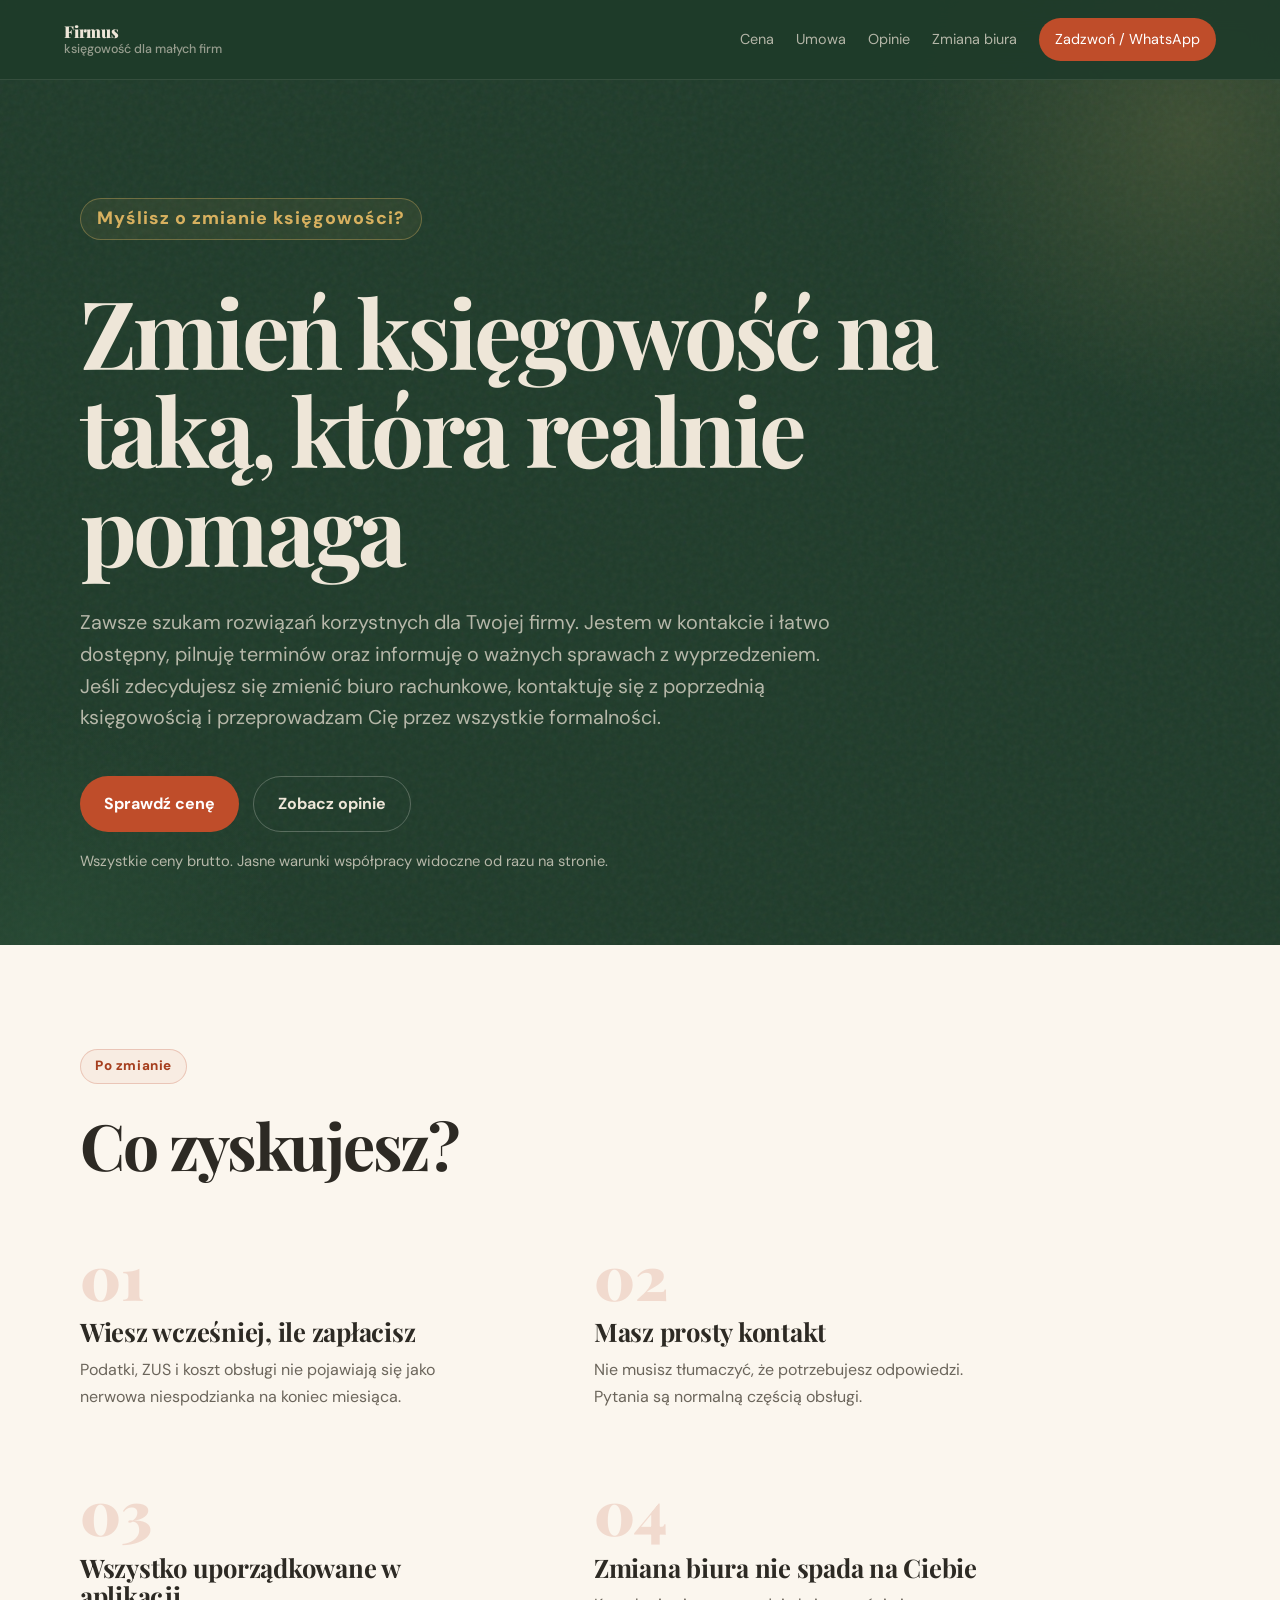
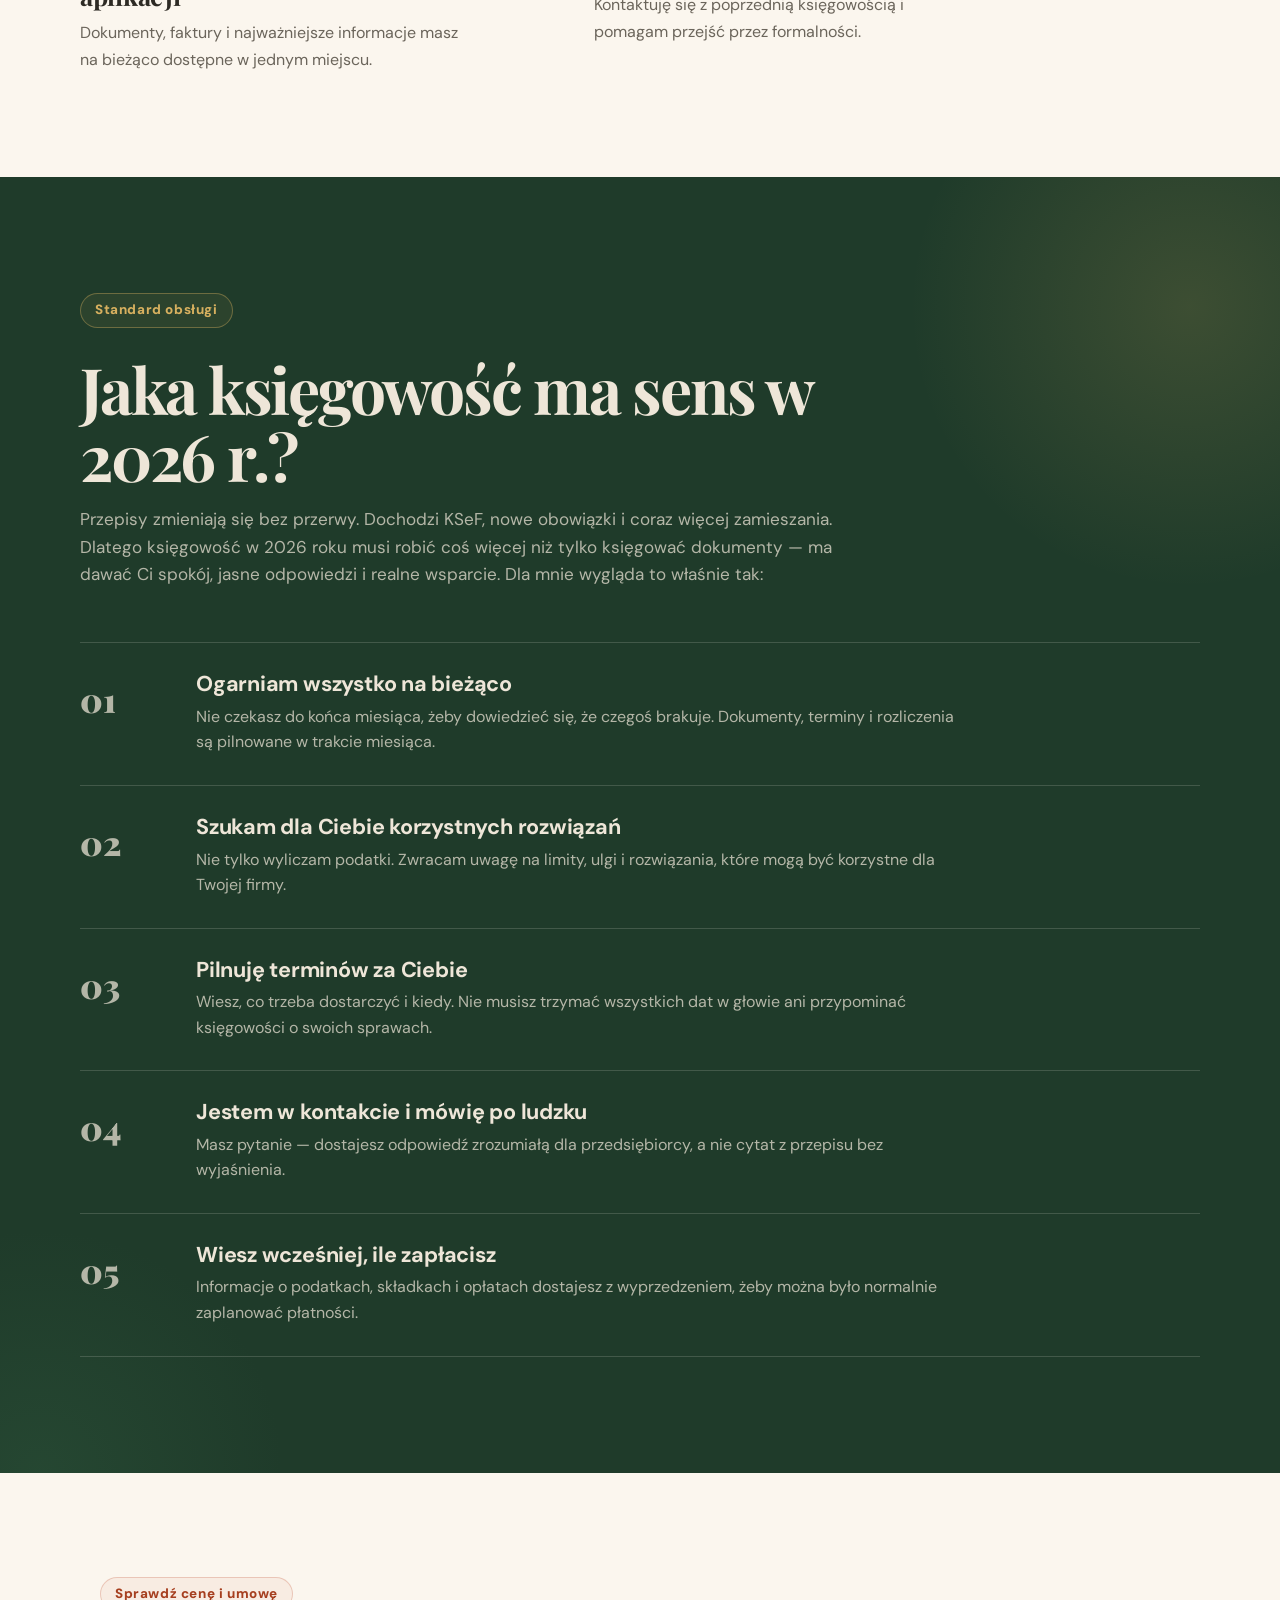
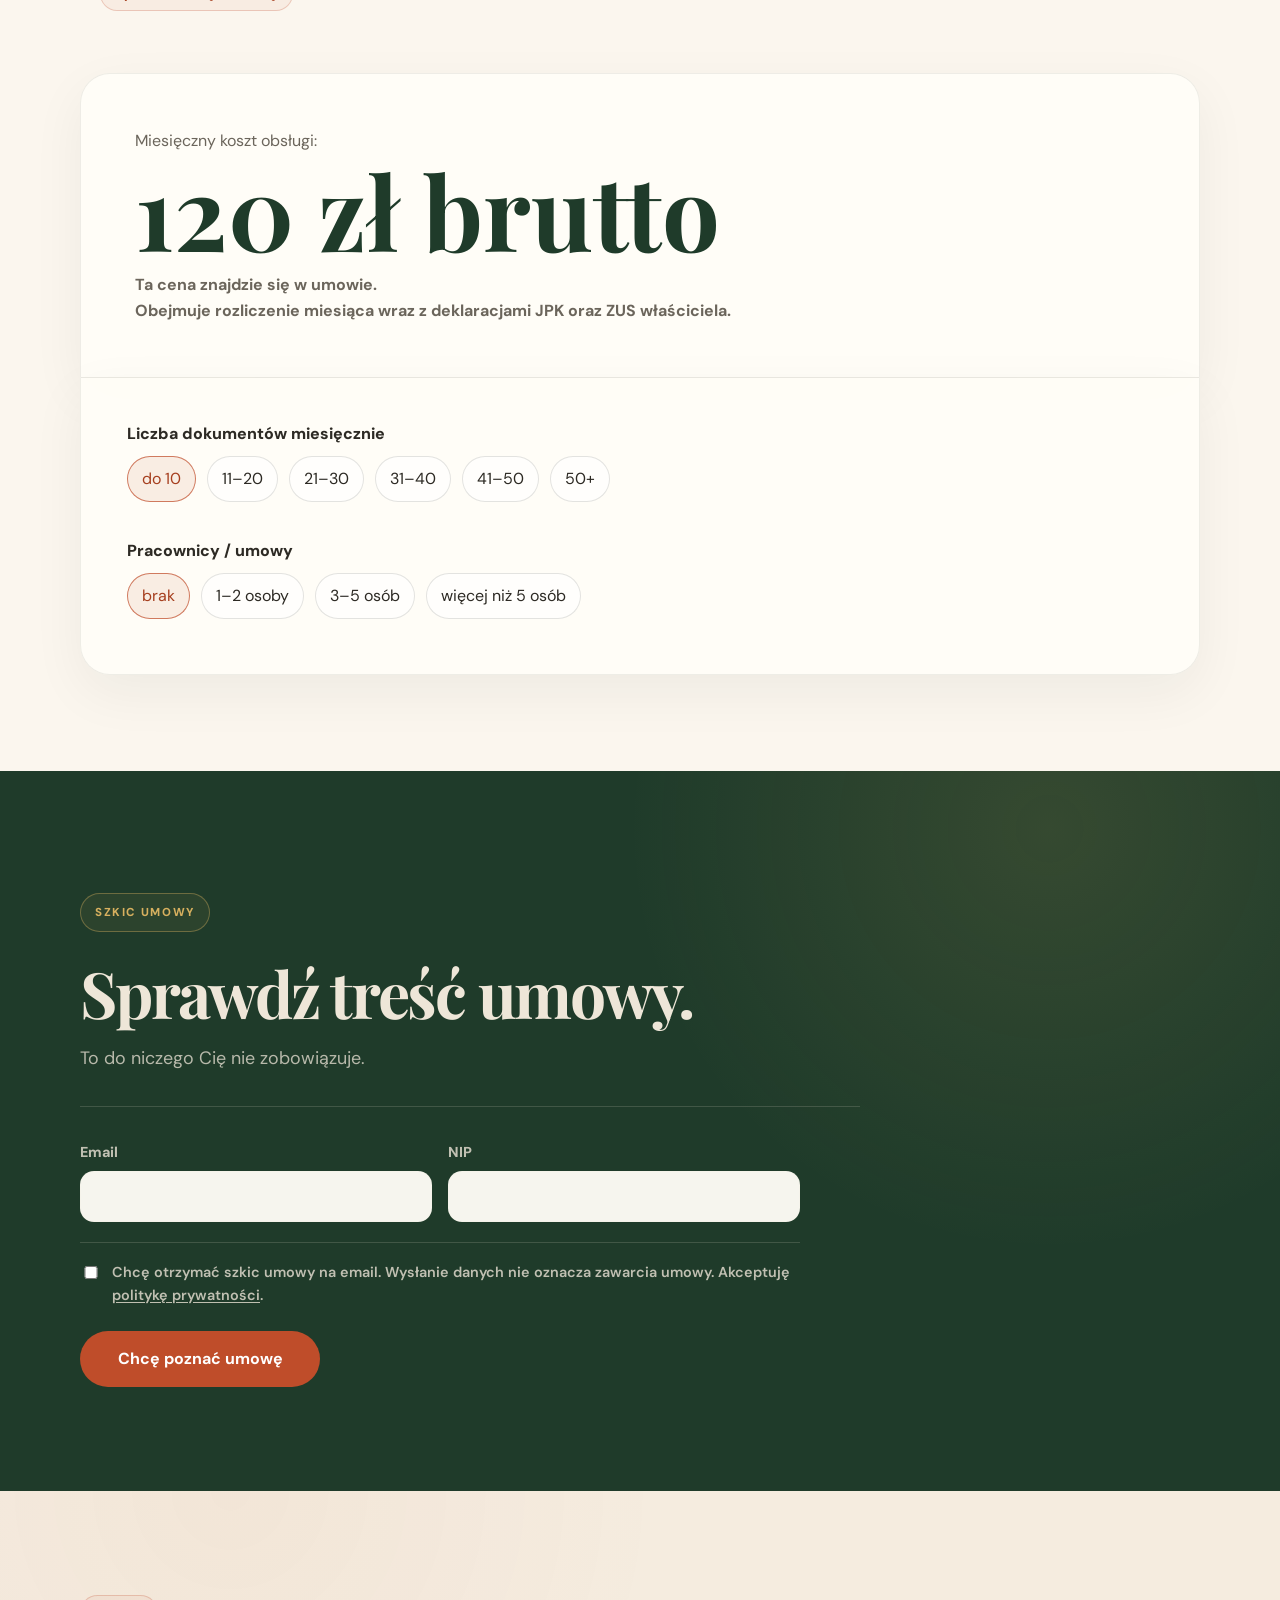
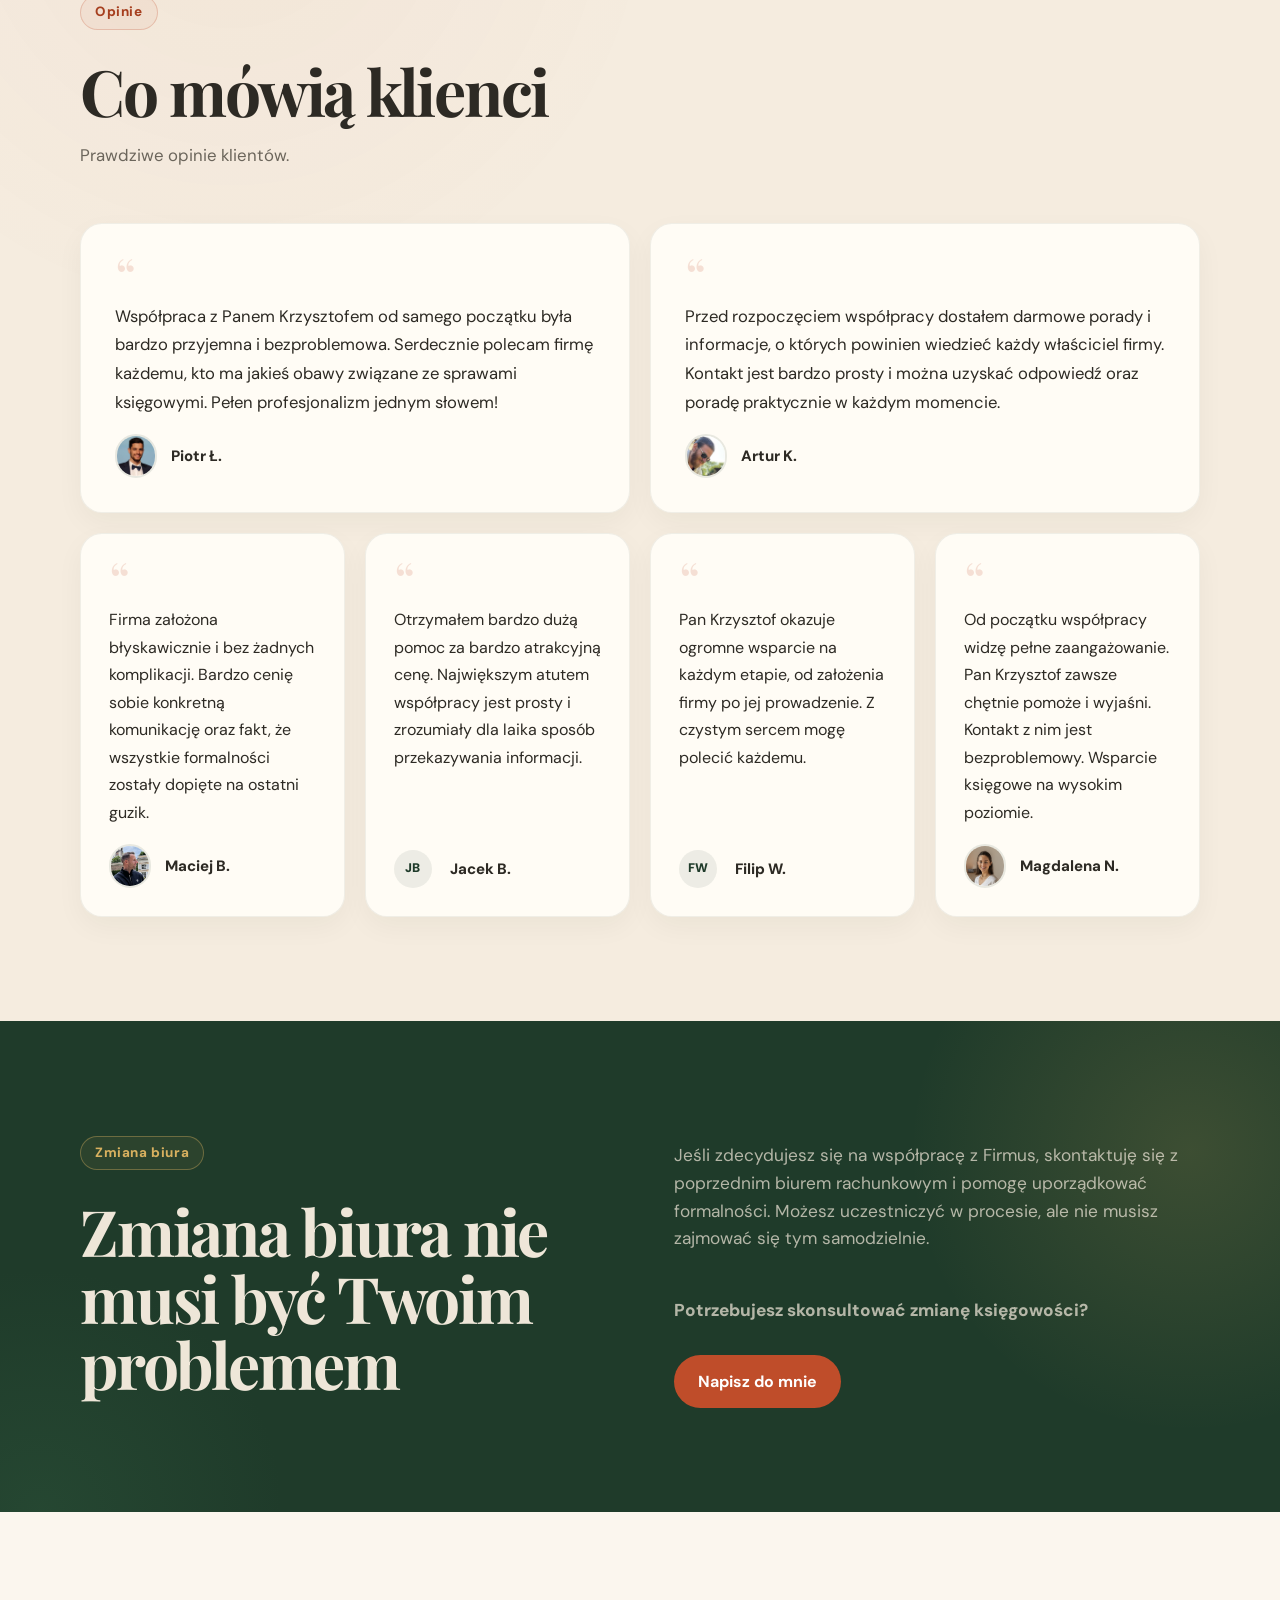
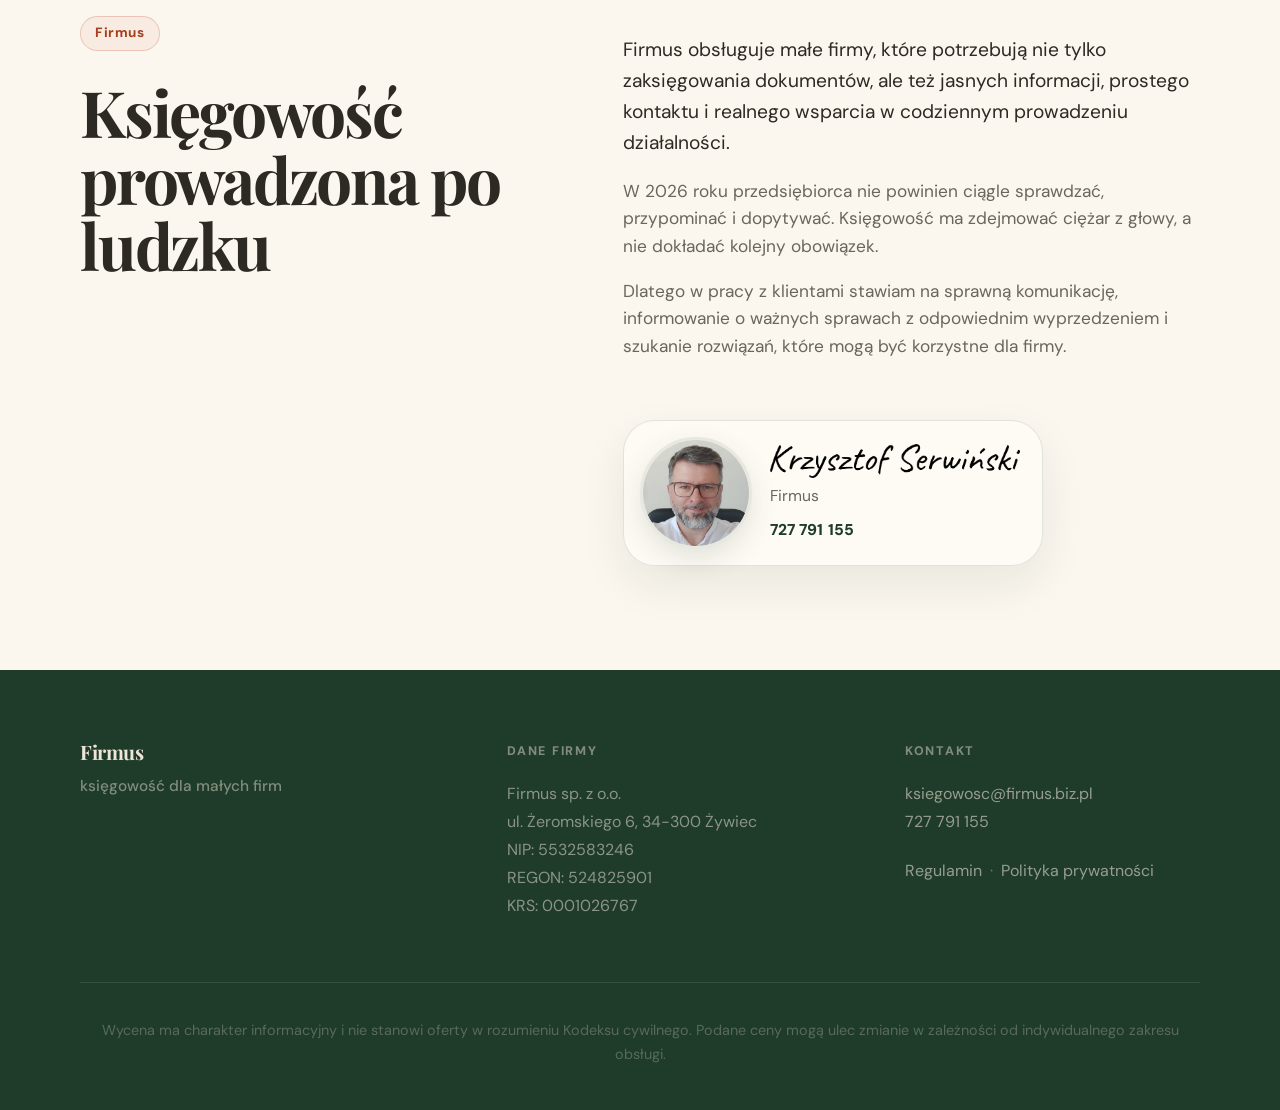
==== index.html @ c1ab7d53 "Fix thank you page routing" ====
<!doctype html>
<html lang="pl">
<head>
  <meta charset="utf-8" />
  <meta name="viewport" content="width=device-width,initial-scale=1" />

  <title>Firmus — księgowość dla małych firm</title>
  <meta name="description" content="Firmus — księgowość dla małych firm. Zmień księgowość na taką, która realnie pomaga." />

  <meta property="og:title" content="Firmus — księgowość dla małych firm" />
  <meta property="og:description" content="Zmień księgowość na taką, która realnie pomaga. Sprawdź cenę brutto i zobacz, jak może wyglądać współpraca z Firmus." />
  <meta property="og:type" content="website" />
  <meta property="og:url" content="https://firmus.biz.pl/" />
  <meta property="og:image" content="https://firmus.biz.pl/assets/og-image.svg" />
  <meta property="og:image:type" content="image/svg+xml" />
  <meta name="twitter:card" content="summary_large_image" />
  <meta name="twitter:title" content="Firmus — księgowość dla małych firm" />
  <meta name="twitter:description" content="Zmień księgowość na taką, która realnie pomaga. Sprawdź cenę brutto i szkic umowy." />
  <meta name="twitter:image" content="https://firmus.biz.pl/assets/og-image.svg" />

  <link rel="preconnect" href="https://fonts.googleapis.com" />
  <link rel="preconnect" href="https://fonts.gstatic.com" crossorigin />
  <link href="https://fonts.googleapis.com/css2?family=DM+Sans:opsz,wght@9..40,300;9..40,400;9..40,500;9..40,600;9..40,700&family=Playfair+Display:ital,wght@0,700;0,900;1,400&display=swap" rel="stylesheet" />

  <link rel="icon" href="/assets/favicon.svg" type="image/svg+xml" />
  <link rel="stylesheet" href="/styles.css" />
</head>
<body>
  <a class="skip-link" href="#main">Przejdź do treści</a>

  <header class="topbar" id="topbar" aria-label="Górny pasek strony">
    <a class="topbar__brand" href="/"><strong>Firmus</strong><span>księgowość dla małych firm</span></a>
    <nav class="topbar__nav" aria-label="Nawigacja">
      <a href="#cena">Cena</a>
      <a href="#umowa">Umowa</a>
      <a href="#opinie">Opinie</a>
      <a href="#zmiana-biura">Zmiana biura</a>
      <a class="topbar__phone" href="tel:+48727791155">Zadzwoń / WhatsApp</a>
    </nav>
  </header>

  <main id="main">
    <section class="hero section-dark">
      <div class="hero__grain" aria-hidden="true"></div>

      <div class="container hero__layout">
        <div class="hero__content reveal">
          <p class="eyebrow hero__eyebrow" id="offerEyebrow">Oferta po rozmowie telefonicznej</p>

          <h1>Zmień księgowość na taką, która realnie pomaga</h1>

          <p class="hero__lead">
            Zawsze szukam rozwiązań korzystnych dla Twojej firmy. Jestem w kontakcie i łatwo dostępny, pilnuję terminów oraz informuję o ważnych sprawach z wyprzedzeniem. Jeśli zdecydujesz się zmienić biuro rachunkowe, kontaktuję się z poprzednią księgowością i przeprowadzam Cię przez wszystkie formalności.
          </p>

          <div class="hero__actions">
            <a class="btn btn-primary" href="#cena">Sprawdź cenę</a>
            <a class="btn btn-ghost" href="#opinie">Zobacz opinie</a>
          </div>

          <p class="hero__note">Wszystkie ceny brutto. Jasne warunki współpracy widoczne od razu na stronie.</p>
        </div>
      </div>
    </section>

    <section class="section benefits" aria-labelledby="benefits-title">
      <div class="container">
        <div class="section-head reveal">
          <p class="eyebrow">Po zmianie</p>
          <h2 id="benefits-title">Co zyskujesz?</h2>
        </div>

        <div class="benefits-grid">
          <article class="benefit-card reveal">
            <span class="benefit-card__num">01</span>
            <h3>Wiesz wcześniej, ile zapłacisz</h3>
            <p>Podatki, ZUS i koszt obsługi nie pojawiają się jako nerwowa niespodzianka na koniec miesiąca.</p>
          </article>

          <article class="benefit-card reveal">
            <span class="benefit-card__num">02</span>
            <h3>Masz prosty kontakt</h3>
            <p>Nie musisz tłumaczyć, że potrzebujesz odpowiedzi. Pytania są normalną częścią obsługi.</p>
          </article>

          <article class="benefit-card reveal">
            <span class="benefit-card__num">03</span>
            <h3>Wszystko uporządkowane w aplikacji</h3>
            <p>Dokumenty, faktury i najważniejsze informacje masz na bieżąco dostępne w jednym miejscu.</p>
          </article>

          <article class="benefit-card reveal">
            <span class="benefit-card__num">04</span>
            <h3>Zmiana biura nie spada na Ciebie</h3>
            <p>Kontaktuję się z poprzednią księgowością i pomagam przejść przez formalności.</p>
          </article>
        </div>
      </div>
    </section>

    <section class="section section-dark quality" aria-labelledby="quality-title">
      <div class="container">
        <div class="quality__intro reveal">
          <p class="eyebrow">Standard obsługi</p>
          <h2 id="quality-title">Jaka księgowość ma sens w 2026 r.?</h2>
          <p>
            Przepisy zmieniają się bez przerwy. Dochodzi KSeF, nowe obowiązki i coraz więcej zamieszania.
            Dlatego księgowość w 2026 roku musi robić coś więcej niż tylko księgować dokumenty — ma dawać
            Ci spokój, jasne odpowiedzi i realne wsparcie. Dla mnie wygląda to właśnie tak:
          </p>
        </div>

        <div class="quality-list">
          <article class="quality-row reveal">
            <span>01</span>
            <div>
              <h3>Ogarniam wszystko na bieżąco</h3>
              <p>Nie czekasz do końca miesiąca, żeby dowiedzieć się, że czegoś brakuje. Dokumenty, terminy i rozliczenia są pilnowane w trakcie miesiąca.</p>
            </div>
          </article>

          <article class="quality-row reveal">
            <span>02</span>
            <div>
              <h3>Szukam dla Ciebie korzystnych rozwiązań</h3>
              <p>Nie tylko wyliczam podatki. Zwracam uwagę na limity, ulgi i rozwiązania, które mogą być korzystne dla Twojej firmy.</p>
            </div>
          </article>

          <article class="quality-row reveal">
            <span>03</span>
            <div>
              <h3>Pilnuję terminów za Ciebie</h3>
              <p>Wiesz, co trzeba dostarczyć i kiedy. Nie musisz trzymać wszystkich dat w głowie ani przypominać księgowości o swoich sprawach.</p>
            </div>
          </article>

          <article class="quality-row reveal">
            <span>04</span>
            <div>
              <h3>Jestem w kontakcie i mówię po ludzku</h3>
              <p>Masz pytanie — dostajesz odpowiedź zrozumiałą dla przedsiębiorcy, a nie cytat z przepisu bez wyjaśnienia.</p>
            </div>
          </article>

          <article class="quality-row reveal">
            <span>05</span>
            <div>
              <h3>Wiesz wcześniej, ile zapłacisz</h3>
              <p>Informacje o podatkach, składkach i opłatach dostajesz z wyprzedzeniem, żeby można było normalnie zaplanować płatności.</p>
            </div>
          </article>
        </div>
      </div>
    </section>

    <section class="section pricing combined-offer offer-flow" id="cena" aria-labelledby="pricing-title">
      <div class="offer-flow__top">
        <div class="container offer-flow__intro reveal">
          <p class="eyebrow">Sprawdź cenę i umowę</p>
          <h2 id="pricing-title" class="sr-only">Sprawdź cenę i umowę</h2>
        </div>
      </div>

      <div class="container offer-flow__card-wrap">
        <div class="offer-flow__card reveal">
          <div class="offer-flow__price-row">
            <div class="price-box">
              <span>Miesięczny koszt obsługi:</span>
              <strong id="priceValue">120 zł brutto</strong>
              <small id="priceNote"></small>
            </div>

            <div class="offer-flow__price-note">
              <strong id="priceAssurance">Ta cena znajdzie się w umowie.<br />Obejmuje rozliczenie miesiąca wraz z deklaracjami JPK oraz ZUS właściciela.</strong>
            </div>
          </div>

          <div class="offer-flow__body">
            <div class="calculator quote-panel" aria-label="Kalkulator ceny">
              <div class="calc-grid">
                <fieldset class="calc-field">
                  <legend>Liczba dokumentów miesięcznie</legend>
                  <label><input type="radio" name="docs" value="0" checked /> do 10</label>
                  <label><input type="radio" name="docs" value="1" /> 11–20</label>
                  <label><input type="radio" name="docs" value="2" /> 21–30</label>
                  <label><input type="radio" name="docs" value="3" /> 31–40</label>
                  <label><input type="radio" name="docs" value="4" /> 41–50</label>
                  <label><input type="radio" name="docs" value="5" /> 50+</label>
                </fieldset>

                <fieldset class="calc-field">
                  <legend>Pracownicy / umowy</legend>
                  <label><input type="radio" name="staff" value="0" checked /> brak</label>
                  <label><input type="radio" name="staff" value="1" /> 1–2 osoby</label>
                  <label><input type="radio" name="staff" value="2" /> 3–5 osób</label>
                  <label><input type="radio" name="staff" value="3" /> więcej niż 5 osób</label>
                </fieldset>
              </div>
            </div>

            <div class="contract-panel" id="umowa">
              <div class="contract-panel__copy">
                <p class="eyebrow">Szkic umowy</p>
                <h3>Sprawdź treść umowy.</h3>
                <p>To do niczego Cię nie zobowiązuje.</p>
              </div>

              <form
                class="lead-form"
                name="firmus-umowa"
                method="POST"
                action="/thank-you"
                data-netlify="true"
                data-netlify-honeypot="bot-field"
              >
                <input type="hidden" name="form-name" value="firmus-umowa" />
                <input type="hidden" name="wybrana_liczba_dokumentow" id="hiddenDocs" />
                <input type="hidden" name="wybrani_pracownicy_umowy" id="hiddenStaff" />
                <input type="hidden" name="wyliczona_cena" id="hiddenPrice" />

                <p class="hidden-field" aria-hidden="true">
                  <label>Nie wypełniaj tego pola: <input name="bot-field" tabindex="-1" autocomplete="off" /></label>
                </p>

                <div class="form-grid">
                  <label>
                    Email
                    <input name="email" type="email" autocomplete="email" required />
                  </label>

                  <label>
                    NIP
                    <input name="nip" type="text" inputmode="numeric" required />
                  </label>
                </div>

                <label class="check contract-consent">
                  <input type="checkbox" name="zgoda_umowa_kontakt" value="tak" required />
                  <span>
                    Chcę otrzymać szkic umowy na email. Wysłanie danych nie oznacza zawarcia umowy. Akceptuję <a href="/polityka-prywatnosci.html">politykę prywatności</a>.
                  </span>
                </label>

                <button class="btn btn-primary form-button" type="submit">Chcę poznać umowę</button>
              </form>
            </div>
          </div>
        </div>
      </div>
    </section>

    <section class="section testimonials" id="opinie" aria-labelledby="testimonials-title">
      <div class="container">
        <div class="section-head reveal">
          <p class="eyebrow">Opinie</p>
          <h2 id="testimonials-title">Co mówią klienci</h2>
          <p>Prawdziwe opinie klientów.</p>
        </div>

        <div class="testimonials-grid">
          <article class="testimonial testimonial--large reveal">
            <img class="avatar avatar--photo" src="/assets/testimonials/piotr-l.jpg?v=1780481756" alt="Piotr Ł." loading="lazy" />
            <blockquote>Współpraca z Panem Krzysztofem od samego początku była bardzo przyjemna i bezproblemowa. Serdecznie polecam firmę każdemu, kto ma jakieś obawy związane ze sprawami księgowymi. Pełen profesjonalizm jednym słowem!</blockquote>
            <p>Piotr Ł.</p>
          </article>

          <article class="testimonial testimonial--large reveal">
            <img class="avatar avatar--photo" src="/assets/testimonials/artur-k.jpg?v=1780481756" alt="Artur K." loading="lazy" />
            <blockquote>Przed rozpoczęciem współpracy dostałem darmowe porady i informacje, o których powinien wiedzieć każdy właściciel firmy. Kontakt jest bardzo prosty i można uzyskać odpowiedź oraz poradę praktycznie w każdym momencie.</blockquote>
            <p>Artur K.</p>
          </article>

          <article class="testimonial reveal">
            <img class="avatar avatar--photo" src="/assets/testimonials/maciej-b.jpg?v=1780481756" alt="Maciej B." loading="lazy" />
            <blockquote>Firma założona błyskawicznie i bez żadnych komplikacji. Bardzo cenię sobie konkretną komunikację oraz fakt, że wszystkie formalności zostały dopięte na ostatni guzik.</blockquote>
            <p>Maciej B.</p>
          </article>

          <article class="testimonial reveal">
            <div class="avatar" aria-hidden="true">JB</div>
            <blockquote>Otrzymałem bardzo dużą pomoc za bardzo atrakcyjną cenę. Największym atutem współpracy jest prosty i zrozumiały dla laika sposób przekazywania informacji.</blockquote>
            <p>Jacek B.</p>
          </article>

          <article class="testimonial reveal">
            <div class="avatar" aria-hidden="true">FW</div>
            <blockquote>Pan Krzysztof okazuje ogromne wsparcie na każdym etapie, od założenia firmy po jej prowadzenie. Z czystym sercem mogę polecić każdemu.</blockquote>
            <p>Filip W.</p>
          </article>

          <article class="testimonial reveal">
            <img class="avatar avatar--photo" src="/assets/testimonials/magdalena-n.jpg?v=1780481756" alt="Magdalena N." loading="lazy" />
            <blockquote>Od początku współpracy widzę pełne zaangażowanie. Pan Krzysztof zawsze chętnie pomoże i wyjaśni. Kontakt z nim jest bezproblemowy. Wsparcie księgowe na wysokim poziomie.</blockquote>
            <p>Magdalena N.</p>
          </article>
        </div>
      </div>
    </section>



    <section class="section section-dark transfer" id="zmiana-biura" aria-labelledby="transfer-title">
      <div class="container transfer__layout">
        <div class="reveal">
          <p class="eyebrow">Zmiana biura</p>
          <h2 id="transfer-title">Zmiana biura nie musi być Twoim problemem</h2>
        </div>

        <div class="transfer__text reveal">
          <p>Jeśli zdecydujesz się na współpracę z Firmus, skontaktuję się z poprzednim biurem rachunkowym i pomogę uporządkować formalności. Możesz uczestniczyć w procesie, ale nie musisz zajmować się tym samodzielnie.</p>
          <p class="transfer__cta-copy">Potrzebujesz skonsultować zmianę księgowości?</p>
          <a class="btn btn-primary" href="mailto:ksiegowosc@firmus.biz.pl">Napisz do mnie</a>
        </div>
      </div>
    </section>


    <section class="section about" aria-labelledby="about-title">
      <div class="container about__layout">
        <div class="about__title reveal">
          <p class="eyebrow">Firmus</p>
          <h2 id="about-title">Księgowość prowadzona po ludzku</h2>
        </div>

        <div class="about__text reveal">
          <p>Firmus obsługuje małe firmy, które potrzebują nie tylko zaksięgowania dokumentów, ale też jasnych informacji, prostego kontaktu i realnego wsparcia w codziennym prowadzeniu działalności.</p>
          <p>W 2026 roku przedsiębiorca nie powinien ciągle sprawdzać, przypominać i dopytywać. Księgowość ma zdejmować ciężar z głowy, a nie dokładać kolejny obowiązek.</p>
          <p>Dlatego w pracy z klientami stawiam na sprawną komunikację, informowanie o ważnych sprawach z odpowiednim wyprzedzeniem i szukanie rozwiązań, które mogą być korzystne dla firmy.</p>

          <div class="signature signature--person">
            <img class="signature__photo" src="/assets/krzysztof.jpg?v=1" loading="lazy" />
            <div class="signature__body">
              <img class="signature__name-image" src="/assets/signature-krzysztof.png?v=2" loading="lazy" />
              <small>Firmus</small>
              <a class="signature__phone" href="tel:+48727791155">727 791 155</a>
            </div>
          </div>
        </div>
      </div>
    </section>

  </main>

  <footer class="footer">
    <div class="container footer__layout">
      <div class="footer__brand">
        <strong>Firmus</strong>
        <span>księgowość dla małych firm</span>
      </div>

      <div class="footer__col">
        <span class="footer__label">Dane firmy</span>
        <p>
          Firmus sp. z o.o.<br />
          ul. Żeromskiego 6, 34-300 Żywiec<br />
          NIP: 5532583246<br />
          REGON: 524825901<br />
          KRS: 0001026767
        </p>
      </div>

      <div class="footer__col">
        <span class="footer__label">Kontakt</span>
        <p>
          <a href="mailto:ksiegowosc@firmus.biz.pl">ksiegowosc@firmus.biz.pl</a><br />
          <a href="tel:+48727791155">727 791 155</a>
        </p>

        <nav class="footer__nav" aria-label="Linki formalne">
          <a href="/regulamin.html">Regulamin</a>
          <span>·</span>
          <a href="/polityka-prywatnosci.html">Polityka prywatności</a>
        </nav>
      </div>
    </div>

    <div class="container footer__note">
      Wycena ma charakter informacyjny i nie stanowi oferty w rozumieniu Kodeksu cywilnego. Podane ceny mogą ulec zmianie w zależności od indywidualnego zakresu obsługi.
    </div>
  </footer>

  <div class="mobile-bar">
    <a href="#cena">Sprawdź cenę</a>
    <a href="tel:+48727791155">Zadzwoń</a>
  </div>

  <script src="/script.js" defer></script>
</body>
</html>
---- styles.css ----
:root {
  --bg: #fbf6ee;
  --bg-soft: #f5ecdf;
  --card: #fffdf7;
  --ink: #2d2a24;
  --muted: #6b655b;
  --forest: #1f3b2a;
  --forest-2: #2a5038;
  --forest-3: #3c6f4d;
  --rust: #bf4d2a;
  --rust-2: #a63f1f;
  --gold: #d7b05f;
  --cream-text: #eee6d8;
  --cream-muted: rgba(238, 230, 216, .72);
  --line: rgba(45, 42, 36, .12);
  --line-dark: rgba(247, 242, 233, .16);
  --shadow: 0 18px 48px rgba(23, 45, 32, .07);
  --radius: 28px;
  --font-sans: "DM Sans", system-ui, -apple-system, BlinkMacSystemFont, "Segoe UI", sans-serif;
  --font-serif: "Playfair Display", Georgia, serif;
}

*,
*::before,
*::after {
  box-sizing: border-box;
}

html {
  scroll-behavior: smooth;
}

body {
  margin: 0;
  font-family: var(--font-sans);
  background: var(--bg);
  color: var(--ink);
  line-height: 1.6;
  -webkit-font-smoothing: antialiased;
}

body::selection {
  background: var(--gold);
  color: var(--forest);
}

a {
  color: inherit;
}

button,
input,
select,
textarea {
  font: inherit;
}

img {
  max-width: 100%;
  display: block;
}

.skip-link {
  position: absolute;
  left: 16px;
  top: -80px;
  z-index: 999;
  background: var(--rust);
  color: #fff;
  padding: 10px 14px;
  text-decoration: none;
}

.skip-link:focus {
  top: 16px;
}

.container {
  width: min(1120px, calc(100% - 40px));
  margin-inline: auto;
}

.section {
  padding: 104px 0;
}

.section-dark {
  background: var(--forest);
  color: var(--bg);
  position: relative;
  overflow: hidden;
}

.section-dark::before {
  content: "";
  position: absolute;
  width: 620px;
  height: 620px;
  border-radius: 999px;
  right: -220px;
  top: -180px;
  background: radial-gradient(circle, rgba(215, 176, 95, .16), transparent 64%);
  pointer-events: none;
}

.section-dark::after {
  content: "";
  position: absolute;
  width: 520px;
  height: 520px;
  border-radius: 999px;
  left: -220px;
  bottom: -260px;
  background: radial-gradient(circle, rgba(49, 93, 64, .35), transparent 66%);
  pointer-events: none;
}

.topbar {
  position: fixed;
  inset: 0 0 auto 0;
  z-index: 50;
  display: flex;
  justify-content: space-between;
  align-items: center;
  gap: 24px;
  padding: 18px 5vw;
  color: var(--bg);
  transform: translateY(-110%);
  transition: transform .28s ease, background .28s ease;
}

.topbar.is-visible {
  transform: translateY(0);
  background: rgba(23, 45, 32, .92);
  backdrop-filter: blur(14px);
  border-bottom: 1px solid rgba(247, 242, 233, .1);
}

.topbar__brand {
  font-family: var(--font-serif);
  font-weight: 900;
  text-decoration: none;
  letter-spacing: .02em;
}

.topbar__nav {
  display: flex;
  align-items: center;
  gap: 22px;
  font-size: .9rem;
}

.topbar__nav a {
  text-decoration: none;
  color: var(--cream-muted);
}

.topbar__nav a:hover,
.topbar__nav a:focus {
  color: var(--bg);
}

.topbar__phone {
  background: var(--rust);
  color: #fff !important;
  padding: 10px 16px;
  border-radius: 999px;
}

.hero {
  min-height: 95vh;
  display: flex;
  flex-direction: column;
  padding: 0 0 72px;
}

.hero__grain {
  position: absolute;
  inset: 0;
  opacity: .18;
  pointer-events: none;
  background-image: url("data:image/svg+xml,%3Csvg viewBox='0 0 220 220' xmlns='http://www.w3.org/2000/svg'%3E%3Cfilter id='noise'%3E%3CfeTurbulence type='fractalNoise' baseFrequency='0.8' numOctaves='4' stitchTiles='stitch'/%3E%3C/filter%3E%3Crect width='100%25' height='100%25' filter='url(%23noise)' opacity='.32'/%3E%3C/svg%3E");
}

.hero__brandbar {
  position: relative;
  z-index: 2;
}

.hero-logo {
  display: inline-flex;
  color: rgba(247, 242, 233, .9);
  text-decoration: none;
  font-weight: 800;
  letter-spacing: .015em;
  font-size: .96rem;
}

.hero__layout {
  position: relative;
  z-index: 2;
  display: grid;
  grid-template-columns: minmax(0, 1fr);
  gap: 0;
  align-items: center;
  margin-top: clamp(120px, 20vh, 190px);
}

.hero__content {
  max-width: 940px;
}

.eyebrow {
  display: flex;
  align-items: center;
  gap: 10px;
  margin: 0 0 18px;
  text-transform: uppercase;
  letter-spacing: .14em;
  font-size: .72rem;
  font-weight: 700;
  color: var(--rust);
}

.section-dark .eyebrow {
  color: var(--gold);
}

.eyebrow::before {
  content: "";
  width: 30px;
  height: 2px;
  background: currentColor;
  opacity: .82;
}

.brandline {
  margin: 0 0 28px;
  color: rgba(247, 242, 233, .72);
  font-size: .95rem;
}

.hero__eyebrow {
  display: inline-flex;
  width: fit-content;
  margin-bottom: 42px;
  padding: 10px 16px;
  border: 1px solid rgba(215, 176, 95, .32);
  border-radius: 999px;
  background: rgba(247, 242, 233, .055);
  color: rgba(247, 242, 233, .92);
  letter-spacing: .055em;
  font-size: clamp(.92rem, 1.4vw, 1.12rem);
  text-transform: none;
}

.hero__eyebrow::before {
  display: none;
}

.brandline--top {
  display: block;
  width: max-content;
  margin-bottom: 18px;
  color: rgba(247, 242, 233, .9);
  font-weight: 800;
  letter-spacing: .015em;
}

h1,
h2,
h3 {
  margin: 0;
  line-height: 1.04;
}

h1,
h2 {
  font-family: var(--font-serif);
}

h1 {
  font-size: clamp(3.25rem, 7.4vw, 6.8rem);
  max-width: 960px;
  letter-spacing: -.04em;
}

h2 {
  font-size: clamp(2.25rem, 5vw, 4.25rem);
  letter-spacing: -.035em;
}

h3 {
  font-size: 1.2rem;
  letter-spacing: -.01em;
}

.hero__lead {
  max-width: 780px;
  margin: 30px 0 0;
  color: rgba(247, 242, 233, .78);
  font-size: clamp(1.02rem, 1.7vw, 1.24rem);
}

.hero__actions {
  display: flex;
  flex-wrap: wrap;
  gap: 14px;
  margin-top: 42px;
}

.btn {
  display: inline-flex;
  align-items: center;
  justify-content: center;
  min-height: 50px;
  padding: 14px 24px;
  border: 0;
  border-radius: 999px;
  text-decoration: none;
  cursor: pointer;
  font-weight: 700;
  transition: transform .18s ease, background .18s ease, color .18s ease, border-color .18s ease;
}

.btn:hover,
.btn:focus {
  transform: translateY(-2px);
}

.btn-primary {
  background: var(--rust);
  color: #fff;
}

.btn-primary:hover,
.btn-primary:focus {
  background: var(--rust-2);
}

.btn-ghost {
  border: 1px solid rgba(247, 242, 233, .25);
  color: var(--bg);
}

.btn-ghost:hover,
.btn-ghost:focus {
  background: rgba(247, 242, 233, .08);
}

.hero__note {
  margin: 18px 0 0;
  color: rgba(238, 230, 216, .62);
  font-size: .92rem;
}

.hero-card {
  padding: 28px;
  border: 1px solid var(--line-dark);
  border-radius: var(--radius);
  background: rgba(247, 242, 233, .05);
  backdrop-filter: blur(18px);
}

.hero-card__kicker {
  margin: 0 0 20px;
  color: var(--gold);
  text-transform: uppercase;
  letter-spacing: .12em;
  font-size: .72rem;
  font-weight: 800;
}

.hero-card__item span,
.hero-card__item small {
  display: block;
  color: rgba(247, 242, 233, .58);
}

.hero-card__item strong {
  display: block;
  margin: 2px 0;
  color: var(--bg);
  font-size: 1.25rem;
  line-height: 1.18;
}

.hero-card__line {
  height: 1px;
  background: var(--line-dark);
  margin: 18px 0;
}

.section-head {
  max-width: 720px;
  margin-bottom: 48px;
}

.section-head p:not(.eyebrow) {
  margin: 18px 0 0;
  color: var(--muted);
  font-size: 1.05rem;
}

.benefits-grid {
  display: grid;
  grid-template-columns: repeat(2, minmax(0, 1fr));
  column-gap: clamp(72px, 10vw, 150px);
  row-gap: 74px;
  max-width: 900px;
  margin-top: 70px;
}

.benefit-card {
  min-height: 0;
  padding: 0;
  border: 0;
  background: transparent;
}

.benefit-card__num {
  display: block;
  margin-bottom: 14px;
  font-family: var(--font-serif);
  font-size: clamp(2.6rem, 5vw, 3.8rem);
  line-height: .9;
  font-weight: 900;
  color: rgba(191, 77, 42, .16);
}

.benefit-card h3 {
  margin-bottom: 10px;
  font-family: var(--font-serif);
  font-size: clamp(1.35rem, 2vw, 1.75rem);
  line-height: 1.1;
}

.benefit-card p {
  margin: 0;
  color: var(--muted);
  font-size: 1rem;
  line-height: 1.7;
}

.quality {
  padding: 116px 0;
}

.quality .container,
.transfer .container {
  position: relative;
  z-index: 2;
}

.quality__intro {
  max-width: 780px;
  margin-bottom: 54px;
}

.quality__intro p:not(.eyebrow) {
  color: rgba(247, 242, 233, .72);
  font-size: 1.07rem;
}

.quality-list {
  border-top: 1px solid var(--line-dark);
}

.quality-row {
  display: grid;
  grid-template-columns: 90px minmax(0, 1fr);
  gap: 26px;
  padding: 30px 0;
  border-bottom: 1px solid var(--line-dark);
}

.quality-row span {
  font-family: var(--font-serif);
  font-weight: 900;
  font-size: 2.1rem;
  color: rgba(215, 176, 95, .35);
}

.quality-row h3 {
  font-size: 1.35rem;
  color: var(--bg);
}

.quality-row p {
  margin: 8px 0 0;
  max-width: 760px;
  color: rgba(247, 242, 233, .68);
}

.pricing__layout {
  display: block;
  max-width: 820px;
}

.pricing__intro {
  max-width: 720px;
  margin-bottom: 34px;
}

.pricing__intro p:not(.eyebrow) {
  color: var(--muted);
}

.calculator,
.included,
.lead-form,
.contact-card,
.testimonial {
  position: relative;
  display: grid;
  grid-template-columns: auto 1fr;
  column-gap: 16px;
  align-items: start;
  padding: 24px;
  border: 1px solid rgba(45, 42, 36, .10);
  border-radius: 28px;
  background: rgba(255, 250, 240, .72);
  box-shadow: 0 18px 48px rgba(23, 45, 32, .07);
}

.calculator {
  padding: clamp(24px, 4vw, 42px);
  background: rgba(255, 250, 240, .78);
}

.price-box {
  padding: 0 0 30px;
  border-bottom: 1px solid var(--line);
  background: transparent;
  color: var(--ink);
  border-radius: 0;
}

.price-box span,
.price-box small {
  display: block;
  color: var(--muted);
}

.price-box strong {
  display: block;
  margin: 10px 0 4px;
  font-family: var(--font-serif);
  font-size: clamp(3.4rem, 8vw, 6.2rem);
  line-height: .92;
  color: var(--forest);
}

.calc-grid {
  display: grid;
  gap: 28px;
  margin-top: 30px;
}

.calc-field {
  margin: 0;
  padding: 0;
  border: 0;
}

.calc-field legend {
  margin-bottom: 12px;
  font-weight: 800;
  color: var(--ink);
}

.calc-field label {
  display: inline-flex;
  align-items: center;
  justify-content: center;
  min-height: 44px;
  margin: 0 8px 10px 0;
  padding: 10px 16px;
  border: 1px solid rgba(45, 42, 36, .13);
  border-radius: 12px;
  background: rgba(255, 255, 255, .54);
  color: var(--ink);
  cursor: pointer;
  transition: border-color .18s ease, background .18s ease, color .18s ease, transform .18s ease;
}

.calc-field input {
  position: absolute;
  opacity: 0;
  pointer-events: none;
}

.included {
  display: none;
}

.included h3 {
  margin-bottom: 14px;
}

.included ul {
  margin: 0;
  padding-left: 20px;
  color: var(--muted);
}

.included li + li {
  margin-top: 8px;
}

.testimonials {
  background: linear-gradient(180deg, var(--bg-soft), var(--bg));
}

.testimonials-grid {
  display: grid;
  grid-template-columns: repeat(4, 1fr);
  gap: 18px;
  align-items: stretch;
}

.testimonial {
  padding: 24px;
}

.testimonial--large {
  grid-column: span 2;
  min-height: 230px;
  padding: 30px;
}

.avatar {
  width: 48px;
  height: 48px;
  border-radius: 999px;
  display: grid;
  place-items: center;
  margin: 0;
  background: var(--forest);
  color: var(--gold);
  font-weight: 900;
  letter-spacing: .04em;
  font-size: .82rem;
}

.testimonial blockquote {
  grid-column: 2;
  margin: 0;
  color: var(--ink);
  font-family: var(--font-sans);
  font-size: .98rem;
  line-height: 1.7;
  letter-spacing: 0;
}

.testimonial p {
  grid-column: 2;
  margin: 16px 0 0;
  color: var(--muted);
  font-weight: 800;
  font-size: .92rem;
}

.about__layout {
  display: grid;
  grid-template-columns: .9fr 1.1fr;
  gap: 70px;
}

.about__text {
  font-size: 1.08rem;
  color: var(--muted);
}

.about__text p:first-child {
  color: var(--ink);
  font-size: 1.2rem;
}

.signature {
  display: inline-flex;
  align-items: center;
  gap: 14px;
  margin-top: 22px;
  padding: 14px 18px;
  border: 1px solid var(--line);
  border-radius: 999px;
  background: rgba(255, 250, 240, .7);
}

.signature span {
  width: 40px;
  height: 40px;
  border-radius: 999px;
  display: grid;
  place-items: center;
  background: var(--forest);
  color: var(--gold);
  font-weight: 900;
}

.signature strong,
.signature small {
  display: block;
}

.signature small {
  color: var(--muted);
}

.transfer__layout {
  position: relative;
  z-index: 2;
  display: grid;
  grid-template-columns: 1fr 1fr;
  gap: 68px;
  align-items: center;
}

.transfer__text p {
  color: rgba(247, 242, 233, .72);
  font-size: 1.08rem;
}

.transfer__text .btn {
  margin-top: 18px;
}

.form-layout {
  display: grid;
  grid-template-columns: .9fr 1.1fr;
  gap: 44px;
  align-items: start;
}

.form-copy {
  position: sticky;
  top: 92px;
}

.form-copy p:not(.eyebrow) {
  font-size: 1.1rem;
}

.muted {
  color: var(--muted);
}

.contact-card {
  margin-top: 28px;
  padding: 22px;
  box-shadow: none;
}

.contact-card span {
  display: block;
  color: var(--muted);
}

.contact-card a {
  display: inline-block;
  margin-top: 4px;
  font-family: var(--font-serif);
  font-size: 2rem;
  font-weight: 900;
  color: var(--forest);
  text-decoration: none;
}

.lead-form {
  padding: 28px;
}

.form-grid {
  display: grid;
  grid-template-columns: 1fr 1fr;
  gap: 16px;
}

.lead-form label {
  display: grid;
  gap: 7px;
  color: var(--muted);
  font-size: .92rem;
  font-weight: 700;
}

.lead-form input,
.lead-form select,
.lead-form textarea {
  width: 100%;
  border: 1px solid var(--line);
  border-radius: 16px;
  background: #fff;
  color: var(--ink);
  padding: 13px 14px;
  outline: none;
}

.lead-form textarea {
  resize: vertical;
}

.lead-form input:focus,
.lead-form select:focus,
.lead-form textarea:focus {
  border-color: var(--forest-3);
  box-shadow: 0 0 0 4px rgba(49, 93, 64, .12);
}

.full {
  margin-top: 16px;
}

.check {
  display: flex !important;
  grid-template-columns: auto 1fr;
  align-items: flex-start;
  gap: 10px !important;
  margin-top: 18px;
  color: var(--ink) !important;
  font-weight: 600 !important;
}

.check input {
  width: auto;
  margin-top: 4px;
  accent-color: var(--rust);
}

.check small {
  display: block;
  margin-top: 2px;
  color: var(--muted);
  font-weight: 500;
}

.check a {
  color: var(--forest-2);
}

.form-button {
  width: 100%;
  margin-top: 22px;
}

.hidden-field {
  position: absolute;
  overflow: hidden;
  clip: rect(0 0 0 0);
  width: 1px;
  height: 1px;
  margin: -1px;
  padding: 0;
  border: 0;
}

.footer {
  padding: 44px 0 84px;
  background: var(--forest);
  color: rgba(247, 242, 233, .65);
}

.footer a {
  color: rgba(247, 242, 233, .82);
}

.footer__layout {
  display: grid;
  grid-template-columns: 1.5fr 1fr auto;
  gap: 36px;
  align-items: start;
}

.footer strong {
  color: var(--bg);
}

.footer nav {
  display: grid;
  gap: 8px;
}

.footer__note {
  margin-top: 28px;
  padding-top: 22px;
  border-top: 1px solid var(--line-dark);
  font-size: .9rem;
}

.simple-page {
  min-height: 100vh;
  display: grid;
  align-items: center;
}

.simple-page .container,
.page-text {
  max-width: 820px;
}

.page-text h1 {
  font-size: clamp(2.6rem, 6vw, 4.5rem);
}

.mobile-bar {
  display: none;
}

.reveal {
  opacity: 0;
  transform: translateY(22px);
  transition: opacity .6s ease, transform .6s ease;
}

.reveal.is-visible {
  opacity: 1;
  transform: translateY(0);
}

@media (prefers-reduced-motion: reduce) {
  html {
    scroll-behavior: auto;
  }

  .reveal,
  .btn,
  .topbar {
    transition: none;
  }
}

@media (max-width: 980px) {
  .hero__layout,
  .pricing__layout,
  .about__layout,
  .transfer__layout,
  .form-layout,
  .footer__layout {
    grid-template-columns: 1fr;
  }

  .hero-card,
  .pricing__intro,
  .included,
  .form-copy {
    position: static;
    grid-column: auto;
  }

  .benefits-grid,
  .testimonials-grid {
    grid-template-columns: repeat(2, 1fr);
  }

  .benefits-grid {
    column-gap: 48px;
    row-gap: 56px;
  }

  .calc-grid {
    grid-template-columns: 1fr;
  }
}

@media (max-width: 680px) {
  .container {
    width: min(100% - 28px, 1120px);
  }

  .section {
    padding: 72px 0;
  }

  .hero {
    min-height: auto;
    padding: 0 0 54px;
  }

  .hero__layout {
    margin-top: 76px;
  }

  h1 {
    font-size: clamp(3.05rem, 15vw, 4.3rem);
  }

  .hero__lead {
    font-size: 1rem;
  }

  .hero__actions {
    flex-direction: column;
    align-items: stretch;
  }

  .topbar {
    display: none;
  }

  .benefits-grid,
  .testimonials-grid,
  .form-grid {
    grid-template-columns: 1fr;
  }

  .benefits-grid {
    margin-top: 44px;
    row-gap: 42px;
  }

  .testimonial--large {
    grid-column: auto;
  }

  .quality-row {
    grid-template-columns: 1fr;
    gap: 10px;
  }

  .quality-row span {
    font-size: 1.55rem;
  }

  .lead-form {
    padding: 20px;
  }

  .mobile-bar {
    position: fixed;
    left: 0;
    right: 0;
    bottom: 0;
    z-index: 80;
    display: grid;
    grid-template-columns: 1fr 1fr;
    background: var(--forest);
    border-top: 1px solid var(--line-dark);
  }

  .mobile-bar a {
    padding: 14px 10px;
    text-align: center;
    color: var(--bg);
    text-decoration: none;
    font-weight: 800;
  }

  .mobile-bar a:first-child {
    background: var(--rust);
  }

  .footer {
    padding-bottom: 108px;
  }
}


.benefits .section-head {
  margin-bottom: 0;
}

.benefits .section-head h2 {
  max-width: 760px;
}


.section-dark h1,
.section-dark h2,
.section-dark h3 {
  color: var(--cream-text);
}

.section-dark p:not(.eyebrow),
.section-dark small,
.section-dark span:not(.benefit-card__num):not(.avatar) {
  color: var(--cream-muted);
}

.section-dark .btn-primary {
  color: #fff;
}

.section-dark .btn-ghost {
  color: var(--cream-text);
}

.section-dark .eyebrow {
  color: var(--gold);
}


.calc-field label:has(input:checked) {
  border-color: rgba(191, 77, 42, .72);
  background: rgba(191, 77, 42, .09);
  color: var(--rust-2);
}

.calc-field label:hover {
  border-color: rgba(191, 77, 42, .45);
  transform: translateY(-1px);
}

.pricing-next {
  margin-top: 28px;
  padding-top: 24px;
  border-top: 1px solid var(--line);
  display: flex;
  justify-content: space-between;
  align-items: center;
  gap: 18px;
}

.pricing-next p {
  margin: 0;
  max-width: 430px;
  color: var(--muted);
}

.pricing-next a {
  color: var(--rust-2);
  font-weight: 800;
  text-decoration: none;
}

.pricing-next a:hover,
.pricing-next a:focus {
  text-decoration: underline;
}


.pricing__intro h2 {
  font-family: var(--font-sans);
  font-size: clamp(1.85rem, 3.1vw, 2.8rem);
  line-height: 1.08;
  font-weight: 800;
  letter-spacing: -.035em;
}


.price-box small:empty {
  display: none;
}


.sr-only {
  position: absolute;
  width: 1px;
  height: 1px;
  padding: 0;
  margin: -1px;
  overflow: hidden;
  clip: rect(0 0 0 0);
  white-space: nowrap;
  border: 0;
}


.testimonial--large blockquote {
  font-size: 1.04rem;
  line-height: 1.72;
}

.testimonial--large::before {
  content: "";
}

.testimonials .section-head {
  margin-bottom: 52px;
}

.testimonials .section-head p:not(.eyebrow) {
  max-width: 560px;
}


.testimonial:not(.testimonial--large) {
  grid-column: span 1;
}

.testimonial:not(.testimonial--large) {
  grid-column: span 1;
}


.testimonials-grid .testimonial:nth-child(n+3) {
  grid-column: span 1;
}


@media (max-width: 980px) {
  .testimonials-grid {
    grid-template-columns: repeat(2, 1fr);
  }

  .testimonial--large,
  .testimonials-grid .testimonial:nth-child(n+3) {
    grid-column: span 1;
  }
}

@media (max-width: 680px) {
  .testimonials-grid {
    grid-template-columns: 1fr;
    gap: 16px;
  }

  .testimonial,
  .testimonial--large {
    grid-column: auto;
    min-height: 0;
    padding: 22px;
  }

  .testimonial blockquote,
  .testimonial p {
    grid-column: 1 / -1;
  }

  .avatar {
    margin-bottom: 14px;
  }
}



/* Opinie — jasne, lekkie bloki */
.testimonials {
  background: var(--bg);
}

.testimonials .section-head {
  margin-bottom: 54px;
}

.testimonials .section-head p:not(.eyebrow) {
  max-width: 560px;
}

.testimonials-grid {
  display: grid;
  grid-template-columns: repeat(4, 1fr);
  gap: 20px;
  align-items: stretch;
}

.testimonial {
  position: relative;
  display: grid;
  grid-template-columns: 42px 1fr;
  grid-template-rows: auto 1fr auto;
  column-gap: 14px;
  padding: 28px;
  border: 1px solid rgba(45, 42, 36, .07);
  border-radius: 22px;
  background: rgba(255, 253, 247, .92);
  box-shadow: 0 10px 28px rgba(23, 45, 32, .045);
}

.testimonial--large {
  grid-column: span 2;
  min-height: 250px;
  padding: 34px;
}

.testimonial::before {
  content: "“";
  grid-column: 1 / -1;
  display: block;
  margin-bottom: 8px;
  font-family: var(--font-serif);
  font-size: 3.2rem;
  line-height: .7;
  color: rgba(191, 77, 42, .16);
}

.avatar {
  grid-column: 1;
  grid-row: 3;
  width: 38px;
  height: 38px;
  border-radius: 999px;
  display: grid;
  place-items: center;
  margin: 18px 0 0;
  background: rgba(31, 59, 42, .08);
  color: var(--forest);
  font-weight: 900;
  letter-spacing: .04em;
  font-size: .78rem;
}

.testimonial blockquote {
  grid-column: 1 / -1;
  grid-row: 2;
  margin: 0;
  color: var(--ink);
  font-family: var(--font-sans);
  font-size: 1rem;
  line-height: 1.72;
  letter-spacing: 0;
}

.testimonial--large blockquote {
  font-size: 1.04rem;
  line-height: 1.72;
}

.testimonial p {
  grid-column: 2;
  grid-row: 3;
  align-self: center;
  margin: 18px 0 0;
  color: var(--ink);
  font-weight: 800;
  font-size: .94rem;
}



/* Kalkulator — stabilny układ premium */
.calculator {
  display: block;
}

.price-box {
  display: block;
}

.calc-grid {
  display: grid;
  grid-template-columns: 1fr;
  gap: 28px;
  margin-top: 30px;
}

.calc-field {
  display: block;
}

.calc-field label {
  display: inline-flex;
  align-items: center;
  justify-content: center;
  min-height: 44px;
  margin: 0 8px 10px 0;
  padding: 10px 16px;
  border: 1px solid rgba(45, 42, 36, .13);
  border-radius: 12px;
  background: rgba(255, 255, 255, .58);
  color: var(--ink);
  cursor: pointer;
  transition: border-color .18s ease, background .18s ease, color .18s ease, transform .18s ease;
}

.calc-field input {
  position: absolute;
  opacity: 0;
  pointer-events: none;
}

.calc-field label:has(input:checked) {
  border-color: rgba(191, 77, 42, .72);
  background: rgba(191, 77, 42, .09);
  color: var(--rust-2);
}

@media (max-width: 980px) {
  .pricing__layout {
    max-width: 760px;
  }

  .testimonials-grid {
    grid-template-columns: repeat(2, 1fr);
  }

  .testimonial--large {
    grid-column: span 1;
  }
}

@media (max-width: 680px) {
  .price-box strong {
    font-size: clamp(2.7rem, 15vw, 4rem);
  }

  .calculator {
    padding: 22px;
  }

  .calc-field label {
    min-height: 42px;
    padding: 9px 13px;
    margin: 0 6px 8px 0;
  }

  .pricing-next {
    display: block;
  }

  .pricing-next a {
    display: inline-block;
    margin-top: 10px;
  }

  .testimonials-grid {
    grid-template-columns: 1fr;
    gap: 16px;
  }

  .testimonial,
  .testimonial--large {
    min-height: 0;
    padding: 24px;
  }
}


/* FINAL — kalkulator w stylistyce lekkich kart jak testimonials */
.pricing {
  background: var(--bg);
}

.pricing__layout {
  display: block !important;
  max-width: 880px !important;
  margin-inline: auto !important;
}

.pricing__intro {
  max-width: 720px !important;
  margin-bottom: 34px !important;
  position: static !important;
}

.calculator {
  display: grid !important;
  gap: 18px !important;
  width: 100% !important;
  padding: 0 !important;
  border: 0 !important;
  border-radius: 0 !important;
  background: transparent !important;
  box-shadow: none !important;
}

.price-box {
  display: block !important;
  width: 100% !important;
  padding: clamp(30px, 5vw, 46px) !important;
  margin: 0 !important;
  border: 1px solid rgba(45, 42, 36, .07) !important;
  border-radius: 26px !important;
  background: rgba(255, 253, 247, .92) !important;
  box-shadow: 0 10px 28px rgba(23, 45, 32, .045) !important;
  color: var(--ink) !important;
}

.price-box span {
  display: block !important;
  margin-bottom: 8px !important;
  color: var(--muted) !important;
}

.price-box strong {
  display: block !important;
  margin: 0 !important;
  font-family: var(--font-serif) !important;
  font-size: clamp(3.6rem, 8vw, 6.6rem) !important;
  line-height: .92 !important;
  color: var(--forest) !important;
}

.price-box small:empty {
  display: none !important;
}

.calc-grid {
  display: grid !important;
  grid-template-columns: repeat(3, minmax(0, 1fr)) !important;
  gap: 18px !important;
  width: 100% !important;
  margin: 0 !important;
}

.calc-field {
  display: block !important;
  width: 100% !important;
  min-height: 100% !important;
  margin: 0 !important;
  padding: 24px !important;
  border: 1px solid rgba(45, 42, 36, .07) !important;
  border-radius: 22px !important;
  background: rgba(255, 253, 247, .82) !important;
  box-shadow: 0 10px 28px rgba(23, 45, 32, .035) !important;
}

.calc-field legend {
  display: block !important;
  width: 100% !important;
  margin: 0 0 14px !important;
  font-weight: 800 !important;
  color: var(--ink) !important;
  line-height: 1.25 !important;
}

.calc-field label {
  display: inline-flex !important;
  align-items: center !important;
  justify-content: center !important;
  min-height: 40px !important;
  margin: 0 7px 9px 0 !important;
  padding: 9px 13px !important;
  border: 1px solid rgba(45, 42, 36, .13) !important;
  border-radius: 999px !important;
  background: rgba(255, 255, 255, .58) !important;
  color: var(--ink) !important;
  cursor: pointer !important;
  white-space: normal !important;
  box-shadow: none !important;
}

.calc-field input {
  position: absolute !important;
  opacity: 0 !important;
  pointer-events: none !important;
}

.calc-field label:has(input:checked) {
  border-color: rgba(191, 77, 42, .7) !important;
  background: rgba(191, 77, 42, .08) !important;
  color: var(--rust-2) !important;
}

.calc-field label:hover {
  border-color: rgba(191, 77, 42, .42) !important;
}

.pricing-next {
  margin: 0 !important;
  padding: 24px 28px !important;
  border: 1px solid rgba(45, 42, 36, .07) !important;
  border-radius: 22px !important;
  background: rgba(255, 253, 247, .82) !important;
  box-shadow: 0 10px 28px rgba(23, 45, 32, .035) !important;
  display: flex !important;
  justify-content: space-between !important;
  align-items: center !important;
  gap: 18px !important;
}

.pricing-next p {
  margin: 0 !important;
  max-width: 430px !important;
  color: var(--muted) !important;
}

.pricing-next a {
  color: var(--rust-2) !important;
  font-weight: 800 !important;
  text-decoration: none !important;
}

.pricing-next a:hover,
.pricing-next a:focus {
  text-decoration: underline !important;
}

@media (max-width: 980px) {
  .calc-grid {
    grid-template-columns: 1fr !important;
  }

  .calc-field {
    padding: 22px !important;
  }
}

@media (max-width: 680px) {
  .price-box {
    padding: 28px 22px !important;
  }

  .price-box strong {
    font-size: clamp(2.9rem, 15vw, 4.4rem) !important;
  }

  .pricing-next {
    display: block !important;
    padding: 22px !important;
  }

  .pricing-next a {
    display: inline-block !important;
    margin-top: 10px !important;
  }
}


/* FIX — kalkulator: jeden stabilny blok, bez nakładania kolumn */
.pricing__layout {
  display: block !important;
  max-width: 900px !important;
  margin-inline: auto !important;
}

.pricing__intro {
  max-width: 720px !important;
  margin-bottom: 34px !important;
  position: static !important;
}

.calculator {
  display: block !important;
  width: 100% !important;
  padding: clamp(26px, 4vw, 46px) !important;
  border: 1px solid rgba(45, 42, 36, .07) !important;
  border-radius: 28px !important;
  background: rgba(255, 253, 247, .92) !important;
  box-shadow: 0 10px 28px rgba(23, 45, 32, .045) !important;
}

.price-box {
  display: block !important;
  width: 100% !important;
  padding: 0 0 34px !important;
  margin: 0 0 34px !important;
  border: 0 !important;
  border-bottom: 1px solid var(--line) !important;
  border-radius: 0 !important;
  background: transparent !important;
  box-shadow: none !important;
}

.price-box span {
  display: block !important;
  color: var(--muted) !important;
  margin-bottom: 8px !important;
}

.price-box strong {
  display: block !important;
  margin: 0 !important;
  font-family: var(--font-serif) !important;
  font-size: clamp(3.4rem, 8vw, 6rem) !important;
  line-height: .95 !important;
  color: var(--forest) !important;
}

.price-box small,
.price-box small:empty {
  display: none !important;
}

.calc-grid {
  display: block !important;
  width: 100% !important;
  margin: 0 !important;
}

.calc-field {
  display: block !important;
  width: 100% !important;
  min-height: 0 !important;
  margin: 0 0 28px !important;
  padding: 0 !important;
  border: 0 !important;
  border-radius: 0 !important;
  background: transparent !important;
  box-shadow: none !important;
}

.calc-field:last-child {
  margin-bottom: 0 !important;
}

.calc-field legend {
  display: block !important;
  width: 100% !important;
  margin: 0 0 12px !important;
  padding: 0 !important;
  color: var(--ink) !important;
  font-weight: 800 !important;
  line-height: 1.25 !important;
}

.calc-field label {
  position: relative !important;
  display: inline-flex !important;
  align-items: center !important;
  justify-content: center !important;
  min-height: 44px !important;
  width: auto !important;
  max-width: 100% !important;
  margin: 0 8px 10px 0 !important;
  padding: 10px 16px !important;
  border: 1px solid rgba(45, 42, 36, .13) !important;
  border-radius: 999px !important;
  background: rgba(255, 255, 255, .62) !important;
  box-shadow: none !important;
  color: var(--ink) !important;
  cursor: pointer !important;
  white-space: normal !important;
  transform: none !important;
}

.calc-field input {
  position: absolute !important;
  opacity: 0 !important;
  pointer-events: none !important;
  width: 1px !important;
  height: 1px !important;
}

.calc-field label:has(input:checked) {
  border-color: rgba(191, 77, 42, .72) !important;
  background: rgba(191, 77, 42, .09) !important;
  color: var(--rust-2) !important;
}

.calc-field label:hover {
  border-color: rgba(191, 77, 42, .42) !important;
}

.pricing-next {
  margin: 34px 0 0 !important;
  padding: 24px 0 0 !important;
  border: 0 !important;
  border-top: 1px solid var(--line) !important;
  border-radius: 0 !important;
  background: transparent !important;
  box-shadow: none !important;
  display: flex !important;
  justify-content: space-between !important;
  align-items: center !important;
  gap: 18px !important;
}

.pricing-next p {
  margin: 0 !important;
  color: var(--muted) !important;
}

.pricing-next a {
  color: var(--rust-2) !important;
  font-weight: 800 !important;
  text-decoration: none !important;
}

@media (max-width: 680px) {
  .calculator {
    padding: 22px !important;
  }

  .price-box strong {
    font-size: clamp(2.8rem, 15vw, 4.2rem) !important;
  }

  .calc-field label {
    min-height: 42px !important;
    padding: 9px 13px !important;
    margin: 0 6px 8px 0 !important;
  }

  .pricing-next {
    display: block !important;
  }

  .pricing-next a {
    display: inline-block !important;
    margin-top: 10px !important;
  }
}


/* FINAL — rytm kolorystyczny po zmianie kolejności sekcji */
.pricing {
  background: var(--bg);
  padding-bottom: 84px;
}

.form-section {
  background:
    radial-gradient(circle at 78% 12%, rgba(215, 176, 95, .10), transparent 34%),
    linear-gradient(180deg, #fffaf1 0%, #fbf6ee 100%);
  padding-top: 94px;
  padding-bottom: 104px;
}

.form-section .lead-form,
.form-section .contact-card {
  background: rgba(255, 253, 247, .94);
  box-shadow: 0 14px 42px rgba(23, 45, 32, .055);
  border-color: rgba(45, 42, 36, .08);
}

.testimonials {
  background:
    radial-gradient(circle at 18% 0%, rgba(191, 77, 42, .045), transparent 28%),
    #f5ecdf;
  padding-top: 104px;
}

.transfer {
  margin-top: 0;
}

.about {
  background: var(--bg);
}

.footer {
  background: var(--forest);
}

/* Po przeniesieniu formularza pod cenę link z kalkulatora ma prowadzić naturalnie do sekcji umowy */
.pricing-next {
  background: rgba(255, 253, 247, .72) !important;
}

/* Mobile: zachowaj oddech między ceną, formularzem i opiniami */
@media (max-width: 680px) {
  .pricing {
    padding-bottom: 64px;
  }

  .form-section {
    padding-top: 72px;
    padding-bottom: 78px;
  }

  .testimonials {
    padding-top: 78px;
  }
}


/* FINAL — sekcja umowy jako mocny, premium blok po wycenie */
.form-section {
  position: relative;
  overflow: hidden;
  background:
    radial-gradient(circle at 80% 8%, rgba(215, 176, 95, .16), transparent 34%),
    radial-gradient(circle at 8% 90%, rgba(49, 93, 64, .38), transparent 34%),
    var(--forest) !important;
  color: var(--cream-text);
  padding-top: 112px !important;
  padding-bottom: 112px !important;
}

.form-section::before {
  content: "";
  position: absolute;
  inset: 0;
  opacity: .10;
  pointer-events: none;
  background-image: url("data:image/svg+xml,%3Csvg viewBox='0 0 220 220' xmlns='http://www.w3.org/2000/svg'%3E%3Cfilter id='noise'%3E%3CfeTurbulence type='fractalNoise' baseFrequency='0.75' numOctaves='4' stitchTiles='stitch'/%3E%3C/filter%3E%3Crect width='100%25' height='100%25' filter='url(%23noise)' opacity='.38'/%3E%3C/svg%3E");
}

.form-shell {
  position: relative;
  z-index: 2;
  display: grid;
  grid-template-columns: .82fr 1.18fr;
  gap: clamp(42px, 7vw, 92px);
  align-items: start;
}

.form-copy {
  position: sticky !important;
  top: 98px !important;
}

.form-copy h2 {
  color: var(--cream-text);
  max-width: 520px;
}

.form-copy p {
  max-width: 520px;
}

.form-lead {
  margin-top: 24px;
  color: rgba(238, 230, 216, .86);
  font-size: 1.2rem !important;
}

.form-section .muted {
  color: rgba(238, 230, 216, .70);
}

.form-assurance {
  display: flex;
  flex-wrap: wrap;
  gap: 10px;
  margin-top: 30px;
  max-width: 520px;
}

.form-assurance span {
  display: inline-flex;
  padding: 9px 13px;
  border: 1px solid rgba(238, 230, 216, .16);
  border-radius: 999px;
  color: rgba(238, 230, 216, .82);
  background: rgba(255, 255, 255, .04);
  font-size: .92rem;
  font-weight: 700;
}

.contact-inline {
  margin-top: 34px;
  padding-top: 26px;
  border-top: 1px solid rgba(238, 230, 216, .16);
  color: rgba(238, 230, 216, .68);
}

.contact-inline span {
  display: block;
  margin-bottom: 4px;
}

.contact-inline a {
  color: var(--gold);
  font-family: var(--font-serif);
  font-size: 2.2rem;
  font-weight: 900;
  text-decoration: none;
}

.form-section .lead-form {
  padding: clamp(24px, 4vw, 38px) !important;
  border: 1px solid rgba(238, 230, 216, .12) !important;
  border-radius: 30px !important;
  background: rgba(255, 253, 247, .96) !important;
  box-shadow: 0 28px 90px rgba(0, 0, 0, .20) !important;
  color: var(--ink);
}

.form-section .form-grid {
  display: grid !important;
  grid-template-columns: repeat(2, minmax(0, 1fr)) !important;
  gap: 16px !important;
}

.form-section .form-grid .full {
  grid-column: 1 / -1 !important;
  margin-top: 0 !important;
}

.form-section .lead-form label {
  color: var(--muted) !important;
  font-size: .9rem !important;
  font-weight: 800 !important;
}

.form-section .lead-form input,
.form-section .lead-form select,
.form-section .lead-form textarea {
  border-radius: 14px !important;
  border-color: rgba(45, 42, 36, .13) !important;
  background: #fff !important;
}

.form-section .lead-form textarea {
  min-height: 112px !important;
}

.form-checks {
  display: grid;
  gap: 14px;
  margin-top: 20px;
  padding-top: 20px;
  border-top: 1px solid rgba(45, 42, 36, .10);
}

.form-section .check {
  display: grid !important;
  grid-template-columns: auto 1fr !important;
  gap: 11px !important;
  margin: 0 !important;
  color: var(--ink) !important;
  font-weight: 700 !important;
}

.form-section .check input {
  width: auto !important;
  margin-top: 4px !important;
}

.form-section .check small {
  color: var(--muted) !important;
  font-weight: 500 !important;
}

.form-section .form-button {
  margin-top: 24px !important;
  min-height: 56px !important;
}

@media (max-width: 980px) {
  .form-shell {
    grid-template-columns: 1fr;
  }

  .form-copy {
    position: static !important;
  }
}

@media (max-width: 680px) {
  .form-section {
    padding-top: 78px !important;
    padding-bottom: 78px !important;
  }

  .form-section .form-grid {
    grid-template-columns: 1fr !important;
  }

  .contact-inline a {
    font-size: 1.8rem;
  }
}


/* FINAL — połączona sekcja: cena + umowa */
.combined-offer {
  background:
    radial-gradient(circle at 82% 6%, rgba(215, 176, 95, .10), transparent 30%),
    var(--bg);
  padding-top: 104px;
  padding-bottom: 112px;
}

.combined-offer__layout {
  max-width: 1080px;
}

.combined-offer__head {
  max-width: 720px;
  margin-bottom: 34px;
}

.combined-offer__head p:not(.eyebrow) {
  color: var(--muted);
  font-size: 1.05rem;
}

.combined-offer__grid {
  display: grid;
  grid-template-columns: .95fr 1.05fr;
  gap: 22px;
  align-items: stretch;
}

.quote-panel,
.contract-panel {
  border: 1px solid rgba(45, 42, 36, .07) !important;
  border-radius: 28px !important;
  background: rgba(255, 253, 247, .92) !important;
  box-shadow: 0 10px 28px rgba(23, 45, 32, .045) !important;
}

.quote-panel {
  display: block !important;
  padding: clamp(26px, 4vw, 42px) !important;
}

.price-box {
  display: block !important;
  width: 100% !important;
  padding: 0 0 30px !important;
  margin: 0 0 30px !important;
  border: 0 !important;
  border-bottom: 1px solid var(--line) !important;
  border-radius: 0 !important;
  background: transparent !important;
  box-shadow: none !important;
}

.price-box span {
  display: block !important;
  margin-bottom: 8px !important;
  color: var(--muted) !important;
}

.price-box strong {
  display: block !important;
  margin: 0 !important;
  font-family: var(--font-serif) !important;
  font-size: clamp(3.1rem, 6.4vw, 5.6rem) !important;
  line-height: .95 !important;
  color: var(--forest) !important;
}

.price-box small {
  display: block !important;
  margin-top: 8px !important;
  color: var(--muted) !important;
}

.price-box small:empty {
  display: none !important;
}

.calc-grid {
  display: block !important;
  width: 100% !important;
  margin: 0 !important;
}

.calc-field {
  display: block !important;
  width: 100% !important;
  min-height: 0 !important;
  margin: 0 0 26px !important;
  padding: 0 !important;
  border: 0 !important;
  border-radius: 0 !important;
  background: transparent !important;
  box-shadow: none !important;
}

.calc-field:last-child {
  margin-bottom: 0 !important;
}

.calc-field legend {
  display: block !important;
  margin: 0 0 12px !important;
  color: var(--ink) !important;
  font-weight: 800 !important;
  line-height: 1.25 !important;
}

.calc-field label {
  position: relative !important;
  display: inline-flex !important;
  align-items: center !important;
  justify-content: center !important;
  min-height: 42px !important;
  width: auto !important;
  margin: 0 7px 9px 0 !important;
  padding: 9px 14px !important;
  border: 1px solid rgba(45, 42, 36, .13) !important;
  border-radius: 999px !important;
  background: rgba(255, 255, 255, .62) !important;
  color: var(--ink) !important;
  cursor: pointer !important;
  white-space: normal !important;
  box-shadow: none !important;
  transform: none !important;
}

.calc-field input {
  position: absolute !important;
  opacity: 0 !important;
  pointer-events: none !important;
  width: 1px !important;
  height: 1px !important;
}

.calc-field label:has(input:checked) {
  border-color: rgba(191, 77, 42, .72) !important;
  background: rgba(191, 77, 42, .09) !important;
  color: var(--rust-2) !important;
}

.contract-panel {
  display: grid;
  grid-template-rows: auto 1fr;
  padding: clamp(26px, 4vw, 42px);
}

.contract-panel__copy {
  padding-bottom: 24px;
  margin-bottom: 24px;
  border-bottom: 1px solid var(--line);
}

.contract-panel__copy h3 {
  max-width: 560px;
  font-family: var(--font-serif);
  font-size: clamp(2rem, 3.8vw, 3.4rem);
  line-height: 1.02;
  letter-spacing: -.035em;
  color: var(--ink);
}

.contract-panel__copy p {
  margin: 18px 0 0;
  color: var(--muted);
  font-size: 1.08rem;
  line-height: 1.6;
}

.contract-panel .lead-form {
  padding: 0 !important;
  border: 0 !important;
  border-radius: 0 !important;
  background: transparent !important;
  box-shadow: none !important;
}

.contract-panel .form-grid {
  display: grid !important;
  grid-template-columns: repeat(2, minmax(0, 1fr)) !important;
  gap: 16px !important;
}

.contract-panel .form-grid .full {
  grid-column: 1 / -1 !important;
  margin-top: 0 !important;
}

.contract-panel .lead-form label {
  color: var(--muted) !important;
  font-size: .9rem !important;
  font-weight: 800 !important;
}

.contract-panel .lead-form input,
.contract-panel .lead-form textarea {
  width: 100% !important;
  border: 1px solid rgba(45, 42, 36, .13) !important;
  border-radius: 14px !important;
  background: #fff !important;
  color: var(--ink) !important;
  padding: 13px 14px !important;
}

.contract-panel .lead-form textarea {
  min-height: 104px !important;
  resize: vertical !important;
}

.contract-consent {
  display: grid !important;
  grid-template-columns: auto 1fr !important;
  gap: 11px !important;
  margin-top: 18px !important;
  color: var(--ink) !important;
  font-weight: 700 !important;
}

.contract-consent input {
  width: auto !important;
  margin-top: 4px !important;
}

.contract-consent small {
  display: block !important;
  margin-top: 2px !important;
  color: var(--muted) !important;
  font-weight: 500 !important;
}

.contract-panel .form-button {
  width: 100% !important;
  margin-top: 22px !important;
  min-height: 56px !important;
}

.form-section {
  display: none !important;
}

.pricing-next {
  display: none !important;
}

@media (max-width: 980px) {
  .combined-offer__grid {
    grid-template-columns: 1fr;
  }

  .price-box strong {
    font-size: clamp(3rem, 12vw, 5.2rem) !important;
  }
}

@media (max-width: 680px) {
  .combined-offer {
    padding-top: 72px;
    padding-bottom: 78px;
  }

  .quote-panel,
  .contract-panel {
    padding: 22px !important;
  }

  .contract-panel .form-grid {
    grid-template-columns: 1fr !important;
  }

  .contract-panel__copy h3 {
    font-size: clamp(2rem, 12vw, 3rem);
  }
}

/* FINAL — cena + umowa jako jeden proces */
.offer-flow {
  position: relative;
  overflow: visible;
  padding: 0 0 112px !important;
  background: linear-gradient(180deg, var(--forest) 0 38%, var(--bg) 38% 100%) !important;
}

.offer-flow__top {
  position: relative;
  padding: 104px 0 150px;
  color: var(--cream-text);
}

.offer-flow__top::before {
  content: "";
  position: absolute;
  inset: 0;
  opacity: .10;
  pointer-events: none;
  background-image: url("data:image/svg+xml,%3Csvg viewBox='0 0 220 220' xmlns='http://www.w3.org/2000/svg'%3E%3Cfilter id='noise'%3E%3CfeTurbulence type='fractalNoise' baseFrequency='.75' numOctaves='4' stitchTiles='stitch'/%3E%3C/filter%3E%3Crect width='100%25' height='100%25' filter='url(%23noise)' opacity='.38'/%3E%3C/svg%3E");
}

.offer-flow__intro {
  position: relative;
  z-index: 2;
  max-width: 760px;
}

.offer-flow__intro h2 {
  color: var(--cream-text);
  max-width: 760px;
}

.offer-flow__intro p:not(.eyebrow) {
  color: rgba(238, 230, 216, .74);
  font-size: 1.12rem;
  max-width: 680px;
}

.offer-flow__card-wrap {
  margin-top: -92px;
  position: relative;
  z-index: 3;
}

.offer-flow__card {
  border: 1px solid rgba(45, 42, 36, .08);
  border-radius: 34px;
  background: rgba(255, 253, 247, .96);
  box-shadow: 0 28px 90px rgba(23, 45, 32, .13);
  overflow: hidden;
}

.offer-flow__price-row {
  display: grid;
  grid-template-columns: minmax(0, 1.1fr) minmax(280px, .9fr);
  gap: 32px;
  align-items: end;
  padding: clamp(32px, 5vw, 56px);
  border-bottom: 1px solid rgba(45, 42, 36, .10);
}

.offer-flow__price-note {
  padding: 22px;
  border-radius: 22px;
  background: rgba(245, 236, 223, .72);
}

.offer-flow__price-note strong {
  display: block;
  color: var(--ink);
  font-size: 1.04rem;
}

.offer-flow__price-note p {
  margin: 8px 0 0;
  color: var(--muted);
}

.offer-flow__body {
  display: grid;
  grid-template-columns: minmax(0, .92fr) minmax(0, 1.08fr);
  gap: 0;
}

.offer-flow .quote-panel,
.offer-flow .contract-panel {
  border: 0 !important;
  border-radius: 0 !important;
  background: transparent !important;
  box-shadow: none !important;
}

.offer-flow .quote-panel {
  padding: clamp(28px, 4vw, 46px) !important;
  border-right: 1px solid rgba(45, 42, 36, .10) !important;
}

.offer-flow .contract-panel {
  padding: clamp(28px, 4vw, 46px);
}

.offer-flow .price-box {
  display: block !important;
  padding: 0 !important;
  margin: 0 !important;
  border: 0 !important;
  background: transparent !important;
  box-shadow: none !important;
}

.offer-flow .price-box span {
  display: block !important;
  margin-bottom: 10px !important;
  color: var(--muted) !important;
}

.offer-flow .price-box strong {
  display: block !important;
  margin: 0 !important;
  font-family: var(--font-serif) !important;
  font-size: clamp(3.6rem, 8vw, 6.8rem) !important;
  line-height: .9 !important;
  color: var(--forest) !important;
}

.offer-flow .price-box small {
  display: block !important;
  margin-top: 10px !important;
  color: var(--muted) !important;
}

.offer-flow .price-box small:empty {
  display: none !important;
}

.offer-flow .calc-grid {
  display: block !important;
  margin: 0 !important;
}

.offer-flow .calc-field {
  display: block !important;
  width: 100% !important;
  margin: 0 0 30px !important;
  padding: 0 !important;
  border: 0 !important;
  background: transparent !important;
  box-shadow: none !important;
}

.offer-flow .calc-field:last-child {
  margin-bottom: 0 !important;
}

.offer-flow .calc-field legend {
  display: block !important;
  margin: 0 0 12px !important;
  color: var(--ink) !important;
  font-weight: 800 !important;
  line-height: 1.25 !important;
}

.offer-flow .calc-field label {
  position: relative !important;
  display: inline-flex !important;
  align-items: center !important;
  justify-content: center !important;
  min-height: 42px !important;
  margin: 0 7px 9px 0 !important;
  padding: 9px 14px !important;
  border: 1px solid rgba(45, 42, 36, .13) !important;
  border-radius: 999px !important;
  background: rgba(255, 255, 255, .66) !important;
  color: var(--ink) !important;
  cursor: pointer !important;
  white-space: normal !important;
  box-shadow: none !important;
  transform: none !important;
}

.offer-flow .calc-field input {
  position: absolute !important;
  opacity: 0 !important;
  pointer-events: none !important;
  width: 1px !important;
  height: 1px !important;
}

.offer-flow .calc-field label:has(input:checked) {
  border-color: rgba(191, 77, 42, .72) !important;
  background: rgba(191, 77, 42, .09) !important;
  color: var(--rust-2) !important;
}

.offer-flow .contract-panel__copy {
  padding: 0 0 24px;
  margin: 0 0 24px;
  border-bottom: 1px solid rgba(45, 42, 36, .10);
}

.offer-flow .contract-panel__copy h3 {
  max-width: 560px;
  font-family: var(--font-serif);
  font-size: clamp(2rem, 3.4vw, 3.1rem);
  line-height: 1.03;
  letter-spacing: -.035em;
  color: var(--ink);
}

.offer-flow .contract-panel__copy p {
  margin: 12px 0 0;
  color: var(--muted);
  font-size: 1.06rem;
  line-height: 1.55;
}

.offer-flow .lead-form {
  padding: 0 !important;
  border: 0 !important;
  border-radius: 0 !important;
  background: transparent !important;
  box-shadow: none !important;
}

.offer-flow .form-grid {
  display: grid !important;
  grid-template-columns: repeat(2, minmax(0, 1fr)) !important;
  gap: 16px !important;
}

.offer-flow .form-grid .full {
  grid-column: 1 / -1 !important;
  margin-top: 0 !important;
}

.offer-flow .lead-form label {
  color: var(--muted) !important;
  font-size: .9rem !important;
  font-weight: 800 !important;
}

.offer-flow .lead-form input,
.offer-flow .lead-form textarea {
  width: 100% !important;
  border: 1px solid rgba(45, 42, 36, .13) !important;
  border-radius: 14px !important;
  background: #fff !important;
  color: var(--ink) !important;
  padding: 13px 14px !important;
}

.offer-flow .lead-form textarea {
  min-height: 104px !important;
  resize: vertical !important;
}

.offer-flow .contract-consent {
  display: grid !important;
  grid-template-columns: auto 1fr !important;
  gap: 11px !important;
  margin-top: 18px !important;
  color: var(--ink) !important;
  font-weight: 700 !important;
}

.offer-flow .contract-consent input {
  width: auto !important;
  margin-top: 4px !important;
}

.offer-flow .form-button {
  width: auto !important;
  min-width: 240px !important;
  margin-top: 22px !important;
  min-height: 56px !important;
  padding-inline: 34px !important;
}

.form-section,
.pricing-next {
  display: none !important;
}

@media (max-width: 980px) {
  .offer-flow {
    background: linear-gradient(180deg, var(--forest) 0 28%, var(--bg) 28% 100%) !important;
  }

  .offer-flow__price-row,
  .offer-flow__body {
    grid-template-columns: 1fr;
  }

  .offer-flow .quote-panel {
    border-right: 0 !important;
    border-bottom: 1px solid rgba(45, 42, 36, .10) !important;
  }
}

@media (max-width: 680px) {
  .offer-flow {
    padding-bottom: 78px !important;
  }

  .offer-flow__top {
    padding: 72px 0 112px;
  }

  .offer-flow__card-wrap {
    margin-top: -72px;
  }

  .offer-flow__card {
    border-radius: 26px;
  }

  .offer-flow__price-row,
  .offer-flow .quote-panel,
  .offer-flow .contract-panel {
    padding: 22px !important;
  }

  .offer-flow .price-box strong {
    font-size: clamp(3rem, 15vw, 4.4rem) !important;
  }

  .offer-flow .form-grid {
    grid-template-columns: 1fr !important;
  }

  .offer-flow .form-button {
    width: 100% !important;
  }
}

/* FIX — moduł cena + umowa: układ pionowy */
.offer-flow__body {
  display: block !important;
}

.offer-flow .quote-panel {
  width: 100% !important;
  padding: clamp(28px, 4vw, 46px) !important;
  background: rgba(255, 253, 247, .97) !important;
  border-right: 0 !important;
  border-bottom: 1px solid rgba(45, 42, 36, .10) !important;
}

.offer-flow .contract-panel {
  width: 100% !important;
  padding: clamp(32px, 4vw, 52px) !important;
  background:
    radial-gradient(circle at 88% 8%, rgba(215, 176, 95, .12), transparent 34%),
    var(--forest) !important;
  color: var(--cream-text) !important;
}

.offer-flow .contract-panel__copy {
  max-width: 720px !important;
  padding-bottom: 24px !important;
  margin-bottom: 26px !important;
  border-bottom: 1px solid rgba(238, 230, 216, .16) !important;
}

.offer-flow .contract-panel__copy .eyebrow {
  color: var(--gold) !important;
}

.offer-flow .contract-panel__copy .eyebrow::before {
  background: var(--gold) !important;
}

.offer-flow .contract-panel__copy h3 {
  color: var(--cream-text) !important;
}

.offer-flow .contract-panel__copy p {
  color: rgba(238, 230, 216, .74) !important;
}

.offer-flow .contract-panel .lead-form {
  display: block !important;
  width: 100% !important;
  max-width: 920px !important;
  padding: 0 !important;
  background: transparent !important;
  border: 0 !important;
  box-shadow: none !important;
}

.offer-flow .contract-panel .form-grid {
  display: grid !important;
  grid-template-columns: repeat(3, minmax(0, 1fr)) !important;
  gap: 16px !important;
  width: 100% !important;
}

.offer-flow .contract-panel .form-grid .full {
  grid-column: 1 / -1 !important;
}

.offer-flow .contract-panel .lead-form label {
  color: rgba(238, 230, 216, .78) !important;
}

.offer-flow .contract-panel .lead-form input,
.offer-flow .contract-panel .lead-form textarea {
  background: rgba(255, 253, 247, .96) !important;
  border-color: rgba(238, 230, 216, .18) !important;
  color: var(--ink) !important;
}

.offer-flow .contract-panel .contract-consent {
  display: flex !important;
  width: 100% !important;
  max-width: 920px !important;
  align-items: flex-start !important;
  gap: 11px !important;
  margin: 20px 0 0 !important;
  padding-top: 18px !important;
  border-top: 1px solid rgba(238, 230, 216, .16) !important;
  color: rgba(238, 230, 216, .78) !important;
  font-weight: 600 !important;
}

.offer-flow .contract-panel .contract-consent input {
  width: auto !important;
  min-width: 14px !important;
  margin-top: 5px !important;
}

.offer-flow .contract-panel .contract-consent span {
  display: block !important;
  max-width: none !important;
}

.offer-flow .contract-panel .contract-consent a {
  color: var(--gold) !important;
}

.offer-flow .contract-panel .form-button {
  width: auto !important;
  min-width: 240px !important;
  margin-top: 24px !important;
}

@media (max-width: 980px) {
  .offer-flow .contract-panel .form-grid {
    grid-template-columns: repeat(2, minmax(0, 1fr)) !important;
  }
}

@media (max-width: 680px) {
  .offer-flow .contract-panel .form-grid {
    grid-template-columns: 1fr !important;
  }

  .offer-flow .contract-panel .form-button {
    width: 100% !important;
  }
}


/* FIX — pozostałe zmiany w module cena + umowa */

/* EB jak na ciemnych sekcjach */
.offer-flow__intro .eyebrow,
.offer-flow .contract-panel__copy .eyebrow {
  color: var(--gold) !important;
}

.offer-flow__intro .eyebrow::before,
.offer-flow .contract-panel__copy .eyebrow::before {
  background: var(--gold) !important;
}

/* Ukryj opisowy nagłówek modułu, zostaw tylko EB */
.offer-flow__intro h2,
.offer-flow__intro p:not(.eyebrow) {
  display: none !important;
}

/* Komunikat przy cenie krótki i bez dodatkowego opisu */
.offer-flow__price-note {
  align-self: center !important;
  padding: 18px 22px !important;
  border-radius: 999px !important;
  background: rgba(245, 236, 223, .82) !important;
  color: var(--ink) !important;
  white-space: nowrap !important;
}

.offer-flow__price-note strong {
  display: block !important;
  color: var(--ink) !important;
  font-size: 1rem !important;
}

.offer-flow__price-note p {
  display: none !important;
}

/* Część umowy: ciemne tło, teksty czytelne */
.offer-flow .contract-panel {
  background:
    radial-gradient(circle at 88% 8%, rgba(215, 176, 95, .12), transparent 34%),
    var(--forest) !important;
  color: var(--cream-text) !important;
}

.offer-flow .contract-panel__copy {
  max-width: 720px !important;
  padding-bottom: 24px !important;
  margin-bottom: 26px !important;
  border-bottom: 1px solid rgba(238, 230, 216, .16) !important;
}

.offer-flow .contract-panel__copy h3 {
  color: var(--cream-text) !important;
}

.offer-flow .contract-panel__copy p {
  color: rgba(238, 230, 216, .74) !important;
}

/* Formularz w części umowy */
.offer-flow .contract-panel .lead-form {
  display: block !important;
  width: 100% !important;
  max-width: 920px !important;
  padding: 0 !important;
  border: 0 !important;
  background: transparent !important;
  box-shadow: none !important;
}

.offer-flow .contract-panel .form-grid {
  display: grid !important;
  grid-template-columns: repeat(3, minmax(0, 1fr)) !important;
  gap: 16px !important;
  width: 100% !important;
}

.offer-flow .contract-panel .form-grid .full {
  grid-column: 1 / -1 !important;
}

.offer-flow .contract-panel .lead-form label {
  color: rgba(238, 230, 216, .78) !important;
}

.offer-flow .contract-panel .lead-form input,
.offer-flow .contract-panel .lead-form textarea {
  background: rgba(255, 253, 247, .96) !important;
  border-color: rgba(238, 230, 216, .18) !important;
  color: var(--ink) !important;
}

/* Zgoda pod polami, nie z boku */
.offer-flow .contract-panel .contract-consent {
  display: flex !important;
  width: 100% !important;
  max-width: 920px !important;
  align-items: flex-start !important;
  gap: 11px !important;
  margin: 20px 0 0 !important;
  padding-top: 18px !important;
  border-top: 1px solid rgba(238, 230, 216, .16) !important;
  color: rgba(238, 230, 216, .78) !important;
  font-weight: 600 !important;
}

.offer-flow .contract-panel .contract-consent input {
  width: auto !important;
  min-width: 14px !important;
  margin-top: 5px !important;
}

.offer-flow .contract-panel .contract-consent span {
  display: block !important;
  max-width: none !important;
}

.offer-flow .contract-panel .contract-consent small {
  display: inline !important;
  color: rgba(238, 230, 216, .62) !important;
}

.offer-flow .contract-panel .contract-consent a {
  color: var(--gold) !important;
}

@media (max-width: 980px) {
  .offer-flow__price-note {
    justify-self: start !important;
    white-space: normal !important;
    border-radius: 18px !important;
  }

  .offer-flow .contract-panel .form-grid {
    grid-template-columns: repeat(2, minmax(0, 1fr)) !important;
  }
}

@media (max-width: 680px) {
  .offer-flow .contract-panel .form-grid {
    grid-template-columns: 1fr !important;
  }
}

/* FINAL FIX — rozdzielenie kalkulatora i danych do umowy */
.offer-flow {
  padding: 104px 0 0 !important;
  background: var(--bg) !important;
  overflow: visible !important;
}

.offer-flow__top {
  padding: 0 !important;
  color: var(--ink) !important;
  background: transparent !important;
}

.offer-flow__top::before {
  display: none !important;
}

.offer-flow__intro {
  max-width: 1080px !important;
}

.offer-flow__intro .eyebrow {
  color: var(--rust-2) !important;
}

.offer-flow__intro .eyebrow::before {
  background: var(--rust-2) !important;
}

.offer-flow__card-wrap {
  margin-top: 34px !important;
}

.offer-flow__card {
  overflow: visible !important;
  border: 0 !important;
  border-radius: 0 !important;
  background: transparent !important;
  box-shadow: none !important;
}

/* Jasny blok kalkulatora */
.offer-flow__price-row {
  display: grid !important;
  grid-template-columns: minmax(0, 1fr) auto !important;
  gap: 28px !important;
  align-items: end !important;
  padding: clamp(32px, 5vw, 54px) !important;
  border: 1px solid rgba(45, 42, 36, .08) !important;
  border-bottom: 0 !important;
  border-radius: 30px 30px 0 0 !important;
  background: rgba(255, 253, 247, .96) !important;
  box-shadow: 0 18px 54px rgba(23, 45, 32, .055) !important;
}

.offer-flow .quote-panel {
  width: 100% !important;
  padding: clamp(28px, 4vw, 46px) !important;
  border: 1px solid rgba(45, 42, 36, .08) !important;
  border-top: 1px solid rgba(45, 42, 36, .10) !important;
  border-right: 1px solid rgba(45, 42, 36, .08) !important;
  border-radius: 0 0 30px 30px !important;
  background: rgba(255, 253, 247, .96) !important;
  box-shadow: 0 18px 54px rgba(23, 45, 32, .055) !important;
}

/* Dolna część jako osobna ciemna sekcja na całą szerokość */
.offer-flow__body {
  display: block !important;
}

.offer-flow .contract-panel {
  width: 100vw !important;
  max-width: none !important;
  margin-top: 96px !important;
  margin-left: calc(50% - 50vw) !important;
  margin-right: calc(50% - 50vw) !important;
  padding: 104px max(28px, calc((100vw - 1120px) / 2)) !important;
  border: 0 !important;
  border-radius: 0 !important;
  background:
    radial-gradient(circle at 82% 8%, rgba(215, 176, 95, .12), transparent 34%),
    var(--forest) !important;
  color: var(--cream-text) !important;
  box-shadow: none !important;
}

.offer-flow .contract-panel__copy {
  max-width: 720px !important;
  padding-bottom: 26px !important;
  margin-bottom: 28px !important;
  border-bottom: 1px solid rgba(238, 230, 216, .16) !important;
}

.offer-flow .contract-panel__copy .eyebrow {
  color: var(--gold) !important;
}

.offer-flow .contract-panel__copy .eyebrow::before {
  background: var(--gold) !important;
}

.offer-flow .contract-panel__copy h3 {
  color: var(--cream-text) !important;
}

.offer-flow .contract-panel__copy p {
  color: rgba(238, 230, 216, .74) !important;
}

.offer-flow .contract-panel .lead-form {
  display: block !important;
  width: 100% !important;
  max-width: 920px !important;
  padding: 0 !important;
  border: 0 !important;
  background: transparent !important;
  box-shadow: none !important;
}

.offer-flow .contract-panel .form-grid {
  display: grid !important;
  grid-template-columns: repeat(3, minmax(0, 1fr)) !important;
  gap: 16px !important;
}

.offer-flow .contract-panel .form-grid .full {
  grid-column: 1 / -1 !important;
}

.offer-flow .contract-panel .lead-form label {
  color: rgba(238, 230, 216, .78) !important;
}

.offer-flow .contract-panel .lead-form input,
.offer-flow .contract-panel .lead-form textarea {
  background: rgba(255, 253, 247, .96) !important;
  border-color: rgba(238, 230, 216, .18) !important;
  color: var(--ink) !important;
}

.offer-flow .contract-panel .contract-consent {
  display: flex !important;
  width: 100% !important;
  max-width: 920px !important;
  align-items: flex-start !important;
  gap: 11px !important;
  margin: 20px 0 0 !important;
  padding-top: 18px !important;
  border-top: 1px solid rgba(238, 230, 216, .16) !important;
  color: rgba(238, 230, 216, .78) !important;
  font-weight: 600 !important;
}

.offer-flow .contract-panel .contract-consent input {
  width: auto !important;
  min-width: 14px !important;
  margin-top: 5px !important;
}

.offer-flow .contract-panel .contract-consent a {
  color: var(--gold) !important;
}

.offer-flow .contract-panel .form-button {
  width: auto !important;
  min-width: 240px !important;
  margin-top: 24px !important;
}

@media (max-width: 980px) {
  .offer-flow__price-row {
    grid-template-columns: 1fr !important;
  }

  .offer-flow .contract-panel .form-grid {
    grid-template-columns: repeat(2, minmax(0, 1fr)) !important;
  }
}

@media (max-width: 680px) {
  .offer-flow {
    padding-top: 72px !important;
  }

  .offer-flow__price-row,
  .offer-flow .quote-panel {
    padding: 22px !important;
  }

  .offer-flow .contract-panel {
    margin-top: 72px !important;
    padding: 76px 22px !important;
  }

  .offer-flow .contract-panel .form-grid {
    grid-template-columns: 1fr !important;
  }

  .offer-flow .contract-panel .form-button {
    width: 100% !important;
  }
}

/* FINAL FIX — typografia i układ sekcji umowy */
.offer-flow .offer-flow__price-note {
  display: block !important;
  margin-top: 16px !important;
  padding: 0 !important;
  border-radius: 0 !important;
  background: transparent !important;
  white-space: normal !important;
}

.offer-flow__price-row {
  grid-template-columns: 1fr !important;
  gap: 0 !important;
}

.offer-flow .offer-flow__price-note strong {
  color: var(--muted) !important;
  font-size: 1rem !important;
  font-weight: 700 !important;
}

/* Sekcja umowy — typo i odstępy jak w ciemnej sekcji "Jaka księgowość..." */
.offer-flow .contract-panel__copy {
  max-width: 780px !important;
  padding-bottom: 32px !important;
  margin-bottom: 34px !important;
}

.offer-flow .contract-panel__copy .eyebrow {
  margin-bottom: 28px !important;
  color: var(--gold) !important;
  letter-spacing: .14em !important;
  text-transform: uppercase !important;
  font-size: .72rem !important;
}

.offer-flow .contract-panel__copy h3 {
  max-width: 780px !important;
  font-family: var(--font-serif) !important;
  font-size: clamp(2.8rem, 5vw, 4.25rem) !important;
  line-height: 1.04 !important;
  letter-spacing: -.035em !important;
  color: var(--cream-text) !important;
}

.offer-flow .contract-panel__copy p {
  max-width: 680px !important;
  margin: 18px 0 0 !important;
  color: rgba(238, 230, 216, .74) !important;
  font-size: 1.12rem !important;
  line-height: 1.65 !important;
}

/* Formularz umowy po redukcji pól */
.offer-flow .contract-panel .form-grid {
  grid-template-columns: repeat(2, minmax(0, 1fr)) !important;
  max-width: 720px !important;
}

.offer-flow .contract-panel .contract-consent {
  max-width: 720px !important;
}

.offer-flow .contract-panel .form-button {
  min-width: 240px !important;
}

@media (max-width: 680px) {
  .offer-flow .contract-panel__copy h3 {
    font-size: clamp(2.3rem, 12vw, 3.2rem) !important;
  }

  .offer-flow .contract-panel .form-grid {
    grid-template-columns: 1fr !important;
  }
}

/* FIX — link polityki prywatności bez wyróżniającego koloru */
.offer-flow .contract-panel .contract-consent a {
  color: inherit !important;
  text-decoration: underline;
  text-underline-offset: 2px;
}

.transfer__cta-copy {
  margin: 26px 0 12px;
  color: rgba(238, 230, 216, .82);
  font-weight: 800;
}

/* FIX — większy odstęp przed CTA w sekcji zmiany biura */
.transfer__cta-copy {
  margin-top: 44px !important;
}

/* FINAL — pływający nagłówek desktop */
.topbar__brand {
  font-family: var(--font-sans) !important;
  font-weight: 800 !important;
  letter-spacing: .01em !important;
  font-size: .96rem !important;
}

/* FINAL — jednolity styl EB / eyebrow jak w hero */
.eyebrow {
  display: inline-flex !important;
  width: fit-content !important;
  align-items: center !important;
  gap: 0 !important;
  margin: 0 0 28px !important;
  padding: 9px 14px !important;
  border-radius: 999px !important;
  border: 1px solid rgba(191, 77, 42, .24) !important;
  background: rgba(191, 77, 42, .055) !important;
  color: var(--rust-2) !important;
  text-transform: none !important;
  letter-spacing: .045em !important;
  font-size: clamp(.84rem, 1vw, .98rem) !important;
  font-weight: 800 !important;
  line-height: 1.1 !important;
}

.eyebrow::before {
  display: none !important;
}

/* EB na ciemnych sekcjach */
.section-dark .eyebrow,
.offer-flow__top .eyebrow,
.offer-flow .contract-panel__copy .eyebrow,
.transfer .eyebrow {
  border-color: rgba(215, 176, 95, .34) !important;
  background: rgba(247, 242, 233, .055) !important;
  color: var(--cream-text) !important;
}

/* Hero EB zostaje najmocniejszy, bo personalizacja ma być widoczna */
.hero__eyebrow {
  margin-bottom: 42px !important;
  padding: 10px 16px !important;
  border-color: rgba(215, 176, 95, .34) !important;
  background: rgba(247, 242, 233, .06) !important;
  color: rgba(247, 242, 233, .94) !important;
  font-size: clamp(.92rem, 1.4vw, 1.12rem) !important;
  letter-spacing: .055em !important;
}

/* EB w jasnej górze modułu cena + umowa */
.offer-flow__intro .eyebrow {
  border-color: rgba(191, 77, 42, .24) !important;
  background: rgba(191, 77, 42, .055) !important;
  color: var(--rust-2) !important;
}

/* Mobile: niech brand w topbar nie ma znaczenia, bo topbar i tak jest ukryty */
@media (max-width: 680px) {
  .eyebrow {
    margin-bottom: 22px !important;
    font-size: .86rem !important;
  }

  .hero__eyebrow {
    margin-bottom: 34px !important;
  }
}

/* FIX — EB / pill na ciemnych sekcjach wraca do złotego akcentu */
.section-dark .eyebrow,
.hero__eyebrow,
.offer-flow .contract-panel__copy .eyebrow,
.transfer .eyebrow {
  border-color: rgba(215, 176, 95, .38) !important;
  background: rgba(215, 176, 95, .075) !important;
  color: var(--gold) !important;
}

/* Hero: personalizowany EB nadal trochę mocniejszy */
.hero__eyebrow {
  border-color: rgba(215, 176, 95, .44) !important;
  background: rgba(215, 176, 95, .085) !important;
  color: var(--gold) !important;
}

/* FINAL — stopka w układzie inspirowanym GLM, z kolorystyką Firmus */
.footer {
  padding: 72px 0 44px !important;
  background: #0f261a !important;
  color: rgba(238, 230, 216, .58) !important;
}

.footer__layout {
  display: grid !important;
  grid-template-columns: 1.1fr 1fr 1fr !important;
  gap: clamp(40px, 8vw, 110px) !important;
  align-items: start !important;
}

.footer__brand strong {
  display: block;
  font-family: var(--font-serif);
  color: var(--cream-text);
  font-size: 1.24rem;
  line-height: 1.1;
  letter-spacing: -.02em;
}

.footer__brand span {
  display: block;
  margin-top: 10px;
  color: rgba(238, 230, 216, .42);
  font-size: .98rem;
}

.footer__label {
  display: block;
  margin-bottom: 18px;
  color: rgba(238, 230, 216, .48);
  text-transform: uppercase;
  letter-spacing: .14em;
  font-size: .78rem;
  font-weight: 800;
}

.footer__col p {
  margin: 0;
  color: rgba(238, 230, 216, .52);
  font-size: 1rem;
  line-height: 1.75;
}

.footer a {
  color: rgba(238, 230, 216, .58) !important;
  text-decoration: none;
}

.footer a:hover,
.footer a:focus {
  color: var(--cream-text) !important;
}

.footer__nav {
  display: flex !important;
  flex-wrap: wrap;
  gap: 10px;
  margin-top: 22px;
  color: rgba(238, 230, 216, .38);
}

.footer__nav a,
.footer__nav span {
  font-size: 1rem;
}

.footer__note {
  margin-top: 62px !important;
  padding-top: 36px !important;
  border-top: 1px solid rgba(238, 230, 216, .12) !important;
  max-width: none !important;
  text-align: center;
  color: rgba(238, 230, 216, .28) !important;
  font-size: .9rem;
  line-height: 1.65;
}

.footer__note p {
  margin: 0;
}

@media (max-width: 780px) {
  .footer {
    padding: 58px 0 96px !important;
  }

  .footer__layout {
    grid-template-columns: 1fr !important;
    gap: 34px !important;
  }

  .footer__note {
    margin-top: 42px !important;
    text-align: left;
  }
}

/* FIX — przywrócenie bazowego koloru stopki */
.footer {
  background: var(--forest) !important;
}

/* FIX — dopisek pod Firmus w stopce mniej stylizowany */
.footer__brand span {
  font-family: var(--font-sans) !important;
  font-size: .96rem !important;
  font-weight: 500 !important;
  letter-spacing: 0 !important;
  color: rgba(238, 230, 216, .48) !important;
}

/* FIX — brand w pływającym nagłówku jak w stopce */
.topbar__brand {
  display: grid !important;
  gap: 2px !important;
  font-family: var(--font-sans) !important;
  text-decoration: none !important;
  line-height: 1.1 !important;
}

.topbar__brand strong {
  display: block !important;
  font-family: var(--font-serif) !important;
  font-size: 1.02rem !important;
  font-weight: 900 !important;
  color: var(--cream-text) !important;
  letter-spacing: -.015em !important;
}

.topbar__brand span {
  display: block !important;
  font-family: var(--font-sans) !important;
  font-size: .78rem !important;
  font-weight: 500 !important;
  color: rgba(238, 230, 216, .58) !important;
  letter-spacing: 0 !important;
}


/* FIX — goły adres firmus.biz.pl działa jako standardowa strona */
body.is-standard-site .topbar {
  transform: translateY(0) !important;
  background: rgba(31, 59, 42, .92) !important;
  backdrop-filter: blur(14px);
  border-bottom: 1px solid rgba(247, 242, 233, .1);
}

body.is-standard-site .hero__layout {
  margin-top: clamp(138px, 22vh, 210px);
}

/* FIX — spokojniejsza thank-you page */
.thank-you-page {
  background: var(--forest);
}

.simple-page__main {
  min-height: 100vh;
  display: grid;
  align-items: center;
  position: relative;
  overflow: hidden;
  padding: 90px 0;
}

.thank-you-card {
  position: relative;
  z-index: 2;
  max-width: 760px;
}

.thank-you-card h1 {
  max-width: 720px;
  font-size: clamp(4rem, 11vw, 7rem);
  line-height: .92;
  color: var(--cream-text);
}

.thank-you-lead {
  margin: 28px 0 0;
  max-width: 620px;
  color: rgba(238, 230, 216, .78);
  font-size: clamp(1.18rem, 2vw, 1.45rem);
  line-height: 1.55;
}

.thank-you-note {
  margin: 22px 0 0;
  max-width: 660px;
  color: rgba(238, 230, 216, .64);
  font-size: 1rem;
  line-height: 1.7;
}

.thank-you-note strong {
  color: var(--cream-text);
  font-weight: 800;
}

@media (max-width: 680px) {
  .simple-page__main {
    padding: 72px 0;
  }

  .thank-you-card h1 {
    font-size: clamp(3.2rem, 18vw, 4.4rem);
  }

  .thank-you-lead {
    font-size: 1.08rem;
  }
}

/* FIX — thank-you page cała na zielonym tle */
html:has(body.thank-you-page),
body.thank-you-page {
  min-height: 100%;
  background: var(--forest) !important;
}

body.thank-you-page {
  margin: 0;
}

.thank-you-page .simple-page__main {
  min-height: 100vh !important;
  width: 100% !important;
  display: grid !important;
  align-items: center !important;
  background: var(--forest) !important;
  padding: 90px 0 !important;
}

.thank-you-eyebrow {
  color: var(--gold) !important;
  border-color: rgba(215, 176, 95, .44) !important;
  background: rgba(215, 176, 95, .085) !important;
}

@media (max-width: 680px) {
  .thank-you-page .simple-page__main {
    padding: 72px 0 !important;
  }
}

/* FIX — mobile: w module cena/umowa dolny pasek CTA znika */
@media (max-width: 680px) {
  body.is-in-offer-flow .mobile-cta,
  body.is-in-offer-flow .mobile-sticky,
  body.is-in-offer-flow .sticky-cta,
  body.is-in-offer-flow .bottom-cta,
  body.is-in-offer-flow .fixed-cta {
    transform: translateY(120%) !important;
    opacity: 0 !important;
    pointer-events: none !important;
  }

  .offer-flow {
    scroll-margin-top: 24px;
  }

  #umowa {
    scroll-margin-top: 24px;
  }
}

/* FIX — mobile: ukryj dolny pasek CTA w module cena/umowa, niezależnie od klasy */
@media (max-width: 680px) {
  body.is-in-offer-flow :is(div, nav, aside, section)[class]:has(a[href="#cena"]):has(a[href^="tel:"]) {
    transform: translateY(130%) !important;
    opacity: 0 !important;
    pointer-events: none !important;
  }

  body.is-in-offer-flow :is(div, nav, aside, section)[class]:has(a[href="#cena"]):has(a[href*="wa.me"]) {
    transform: translateY(130%) !important;
    opacity: 0 !important;
    pointer-events: none !important;
  }
}

/* MOBILE FIX — Hero: mniej pustki, lepsza skala typografii */
@media (max-width: 680px) {
  .hero {
    min-height: 100svh !important;
    padding: 0 0 116px !important;
  }

  body.is-standard-site .hero__layout,
  .hero__layout {
    margin-top: 92px !important;
  }

  .hero__eyebrow {
    margin-bottom: 30px !important;
    padding: 9px 14px !important;
    font-size: .86rem !important;
    letter-spacing: .04em !important;
  }

  h1 {
    font-size: clamp(3.25rem, 16.5vw, 4.9rem) !important;
    line-height: .93 !important;
    letter-spacing: -.045em !important;
  }

  .hero__lead {
    margin-top: 24px !important;
    max-width: 34ch !important;
    font-size: 1rem !important;
    line-height: 1.55 !important;
  }

  .hero__note {
    display: none !important;
  }

  .hero__actions {
    margin-top: 28px !important;
  }
}

@media (max-width: 390px) {
  h1 {
    font-size: clamp(3rem, 15.5vw, 4.45rem) !important;
  }

  body.is-standard-site .hero__layout,
  .hero__layout {
    margin-top: 82px !important;
  }
}

/* MOBILE FIX — Sekcja "Co zyskujesz?" trochę lżejszy nagłówek */
@media (max-width: 680px) {
  .benefits .section-head h2 {
    font-size: clamp(2.25rem, 10.5vw, 3.05rem) !important;
    line-height: 1.02 !important;
    letter-spacing: -.035em !important;
  }
}

/* MOBILE FIX — Szkic umowy: więcej oddechu i lżejsza zgoda */
@media (max-width: 680px) {
  .offer-flow .contract-panel {
    padding-top: 64px !important;
    padding-bottom: 118px !important;
  }

  .offer-flow .contract-panel__copy {
    padding-bottom: 24px !important;
    margin-bottom: 28px !important;
  }

  .offer-flow .contract-panel__copy h3 {
    font-size: clamp(2.7rem, 12vw, 3.55rem) !important;
    line-height: .98 !important;
  }

  .offer-flow .contract-panel__copy p {
    font-size: 1.03rem !important;
    line-height: 1.55 !important;
  }

  .offer-flow .contract-panel .contract-consent {
    margin-top: 22px !important;
    font-size: .92rem !important;
    line-height: 1.55 !important;
    font-weight: 600 !important;
  }

  .offer-flow .contract-panel .contract-consent small {
    font-size: .9rem !important;
    line-height: 1.55 !important;
  }

  .offer-flow .contract-panel .form-button {
    margin-top: 30px !important;
  }
}

/* MOBILE FIX — opinie: lżejszy rytm i dopisek pod kartami */
@media (max-width: 680px) {
  .testimonials {
    padding-top: 74px !important;
    padding-bottom: 96px !important;
  }

  .testimonials .section-head {
    margin-bottom: 38px !important;
  }

  .testimonials .section-head h2 {
    font-size: clamp(2.25rem, 11vw, 3.1rem) !important;
    line-height: 1.02 !important;
  }

  .testimonials-grid {
    gap: 14px !important;
  }

  .testimonial,
  .testimonial--large {
    padding: 22px !important;
    border-radius: 22px !important;
  }

  .testimonial::before {
    margin-bottom: 4px !important;
    font-size: 2.7rem !important;
  }

  .testimonial blockquote,
  .testimonial--large blockquote {
    font-size: .98rem !important;
    line-height: 1.62 !important;
  }

  .testimonial p {
    margin-top: 16px !important;
  }

  .avatar {
    width: 34px !important;
    height: 34px !important;
    font-size: .72rem !important;
  }

  .testimonials-note {
    margin: 28px 6px 0 !important;
    text-align: left !important;
    color: var(--muted) !important;
    font-size: .92rem !important;
    line-height: 1.55 !important;
  }
}

/* FIX — dopisek pod opiniami */
.testimonials-note {
  margin: 32px auto 0 !important;
  max-width: 620px !important;
  color: var(--muted) !important;
  font-size: .95rem !important;
  line-height: 1.6 !important;
  text-align: center !important;
}

@media (max-width: 680px) {
  .testimonials-note {
    margin: 28px 6px 0 !important;
    text-align: left !important;
    font-size: .92rem !important;
  }
}

/* LEGAL PAGES */
.legal-page {
  background: var(--bg);
  color: var(--ink);
}

.legal-header {
  padding: 28px 0;
  background: var(--forest);
}

.legal-brand {
  display: grid;
  gap: 4px;
  width: fit-content;
  text-decoration: none;
}

.legal-brand strong {
  font-family: var(--font-serif);
  color: var(--cream-text);
  font-size: 1.24rem;
  line-height: 1.1;
}

.legal-brand span {
  color: rgba(238, 230, 216, .58);
  font-size: .92rem;
}

.legal-main {
  padding: 76px 0 96px;
}

.legal-content {
  max-width: 860px;
}

.legal-content h1 {
  max-width: 760px;
  margin-bottom: 24px;
  font-size: clamp(3.2rem, 7vw, 5.6rem);
}

.legal-lead {
  max-width: 720px;
  margin-bottom: 56px;
  color: var(--muted);
  font-size: 1.14rem;
  line-height: 1.7;
}

.legal-content section {
  padding: 30px 0;
  border-top: 1px solid var(--line);
}

.legal-content h2 {
  margin-bottom: 14px;
  font-family: var(--font-serif);
  font-size: clamp(1.55rem, 3vw, 2.1rem);
  line-height: 1.1;
}

.legal-content p,
.legal-content li {
  color: var(--muted);
  font-size: 1rem;
  line-height: 1.75;
}

.legal-content ul {
  margin: 12px 0 0;
  padding-left: 1.2rem;
}

.legal-content a:not(.btn) {
  color: inherit;
  text-decoration: underline;
  text-underline-offset: 2px;
}

.legal-updated {
  margin: 34px 0 28px;
  color: var(--muted);
  font-size: .94rem;
}

@media (max-width: 680px) {
  .legal-main {
    padding: 58px 0 88px;
  }

  .legal-content h1 {
    font-size: clamp(2.8rem, 14vw, 4rem);
  }
}

/* UPDATE — zdjęcia w testimonialach i sekcji Firmus */
.avatar--photo {
  object-fit: cover !important;
  object-position: center !important;
  background: transparent !important;
  color: transparent !important;
  border: 2px solid rgba(31, 59, 42, .08) !important;
}

.testimonial .avatar--photo {
  width: 44px !important;
  height: 44px !important;
}

.avatar--krzysztof {
  width: 52px !important;
  height: 52px !important;
}

@media (max-width: 680px) {
  .testimonial .avatar--photo {
    width: 38px !important;
    height: 38px !important;
  }

  .avatar--krzysztof {
    width: 46px !important;
    height: 46px !important;
  }
}

/* UPDATE — zdjęcia w testimonialach */
.testimonial .avatar--photo {
  width: 44px !important;
  height: 44px !important;
  border-radius: 999px !important;
  object-fit: cover !important;
  object-position: center !important;
  display: block !important;
  background: transparent !important;
  border: 2px solid rgba(31, 59, 42, .10) !important;
}

.about-photo {
  width: 58px !important;
  height: 58px !important;
  border-radius: 999px !important;
  object-fit: cover !important;
  object-position: center !important;
  display: block !important;
  margin-bottom: 12px !important;
  border: 2px solid rgba(31, 59, 42, .10) !important;
}

@media (max-width: 680px) {
  .testimonial .avatar--photo {
    width: 38px !important;
    height: 38px !important;
  }

  .about-photo {
    width: 52px !important;
    height: 52px !important;
  }
}

/* UPDATE — Krzysztof jako twarz Firmus, nie mały avatar */
.avatar:has(+ div .about-photo) {
  display: none !important;
}

.about-photo {
  width: 104px !important;
  height: 104px !important;
  border-radius: 999px !important;
  object-fit: cover !important;
  object-position: center !important;
  display: block !important;
  margin: 0 auto 16px !important;
  border: 3px solid rgba(31, 59, 42, .12) !important;
  box-shadow: 0 14px 34px rgba(31, 59, 42, .12) !important;
}

.about-photo + strong {
  display: block !important;
  text-align: center !important;
}

.about-photo + strong + span {
  display: block !important;
  text-align: center !important;
}

@media (max-width: 680px) {
  .about-photo {
    width: 92px !important;
    height: 92px !important;
    margin-bottom: 14px !important;
  }
}

/* FIX — Krzysztof w sekcji Firmus jako większa twarz marki */
.about-photo {
  width: 112px !important;
  height: 112px !important;
  border-radius: 999px !important;
  object-fit: cover !important;
  object-position: center !important;
  display: block !important;
  margin: 0 auto 16px !important;
  border: 3px solid rgba(31, 59, 42, .12) !important;
  box-shadow: 0 14px 34px rgba(31, 59, 42, .12) !important;
}

.about-photo + strong {
  display: block !important;
  text-align: center !important;
}

.about-photo + strong + span {
  display: block !important;
  text-align: center !important;
}

@media (max-width: 680px) {
  .about-photo {
    width: 96px !important;
    height: 96px !important;
  }
}

/* UPDATE — przebudowany podpis Krzysztofa jako twarz Firmus */
.signature.signature--person {
  display: inline-flex !important;
  align-items: center !important;
  gap: 18px !important;
  width: auto !important;
  max-width: 420px !important;
  margin-top: 42px !important;
  padding: 16px 22px 16px 16px !important;
  border-radius: 32px !important;
  border: 1px solid rgba(31, 59, 42, .12) !important;
  background: rgba(255, 253, 247, .72) !important;
  box-shadow: 0 18px 46px rgba(31, 59, 42, .08) !important;
}

.signature--person .signature__photo {
  display: block !important;
  flex: 0 0 auto !important;
  width: 112px !important;
  height: 112px !important;
  border-radius: 999px !important;
  object-fit: cover !important;
  object-position: center !important;
  border: 3px solid rgba(31, 59, 42, .10) !important;
  box-shadow: 0 10px 28px rgba(31, 59, 42, .12) !important;
}

.signature--person .signature__body {
  display: grid !important;
  gap: 4px !important;
}

.signature--person .signature__body strong {
  display: block !important;
  color: var(--ink) !important;
  font-size: 1.16rem !important;
  line-height: 1.1 !important;
}

.signature--person .signature__body small {
  display: block !important;
  color: var(--muted) !important;
  font-size: .98rem !important;
  line-height: 1.3 !important;
}

/* wyłącz stare style, które robiły kółko / literę K */
.signature.signature--person > span,
.signature.signature--person .about-photo {
  display: none !important;
}

@media (max-width: 680px) {
  .signature.signature--person {
    margin-top: 36px !important;
    padding: 14px 18px 14px 14px !important;
    gap: 15px !important;
    border-radius: 28px !important;
  }

  .signature--person .signature__photo {
    width: 92px !important;
    height: 92px !important;
  }

  .signature--person .signature__body strong {
    font-size: 1.08rem !important;
  }

  .signature--person .signature__body small {
    font-size: .94rem !important;
  }
}

/* UPDATE — graficzny podpis Krzysztofa + telefon */
.signature__name-image {
  display: block !important;
  width: min(230px, 46vw) !important;
  height: auto !important;
  margin: 0 0 2px !important;
}

.signature--person .signature__phone {
  display: block !important;
  margin-top: 6px !important;
  color: var(--forest) !important;
  font-size: .98rem !important;
  font-weight: 800 !important;
  text-decoration: none !important;
  letter-spacing: .01em !important;
}

.signature--person .signature__phone:hover,
.signature--person .signature__phone:focus {
  text-decoration: underline !important;
  text-underline-offset: 3px !important;
}

@media (max-width: 680px) {
  .signature__name-image {
    width: min(210px, 50vw) !important;
  }

  .signature--person .signature__phone {
    font-size: .96rem !important;
  }
}

/* FIX — podpis Krzysztofa w stylu Caveat */
.signature__name-image {
  display: block !important;
  width: min(250px, 54vw) !important;
  height: auto !important;
  margin: 0 0 4px !important;
  object-fit: contain !important;
}

@media (max-width: 680px) {
  .signature__name-image {
    width: min(225px, 56vw) !important;
  }
}
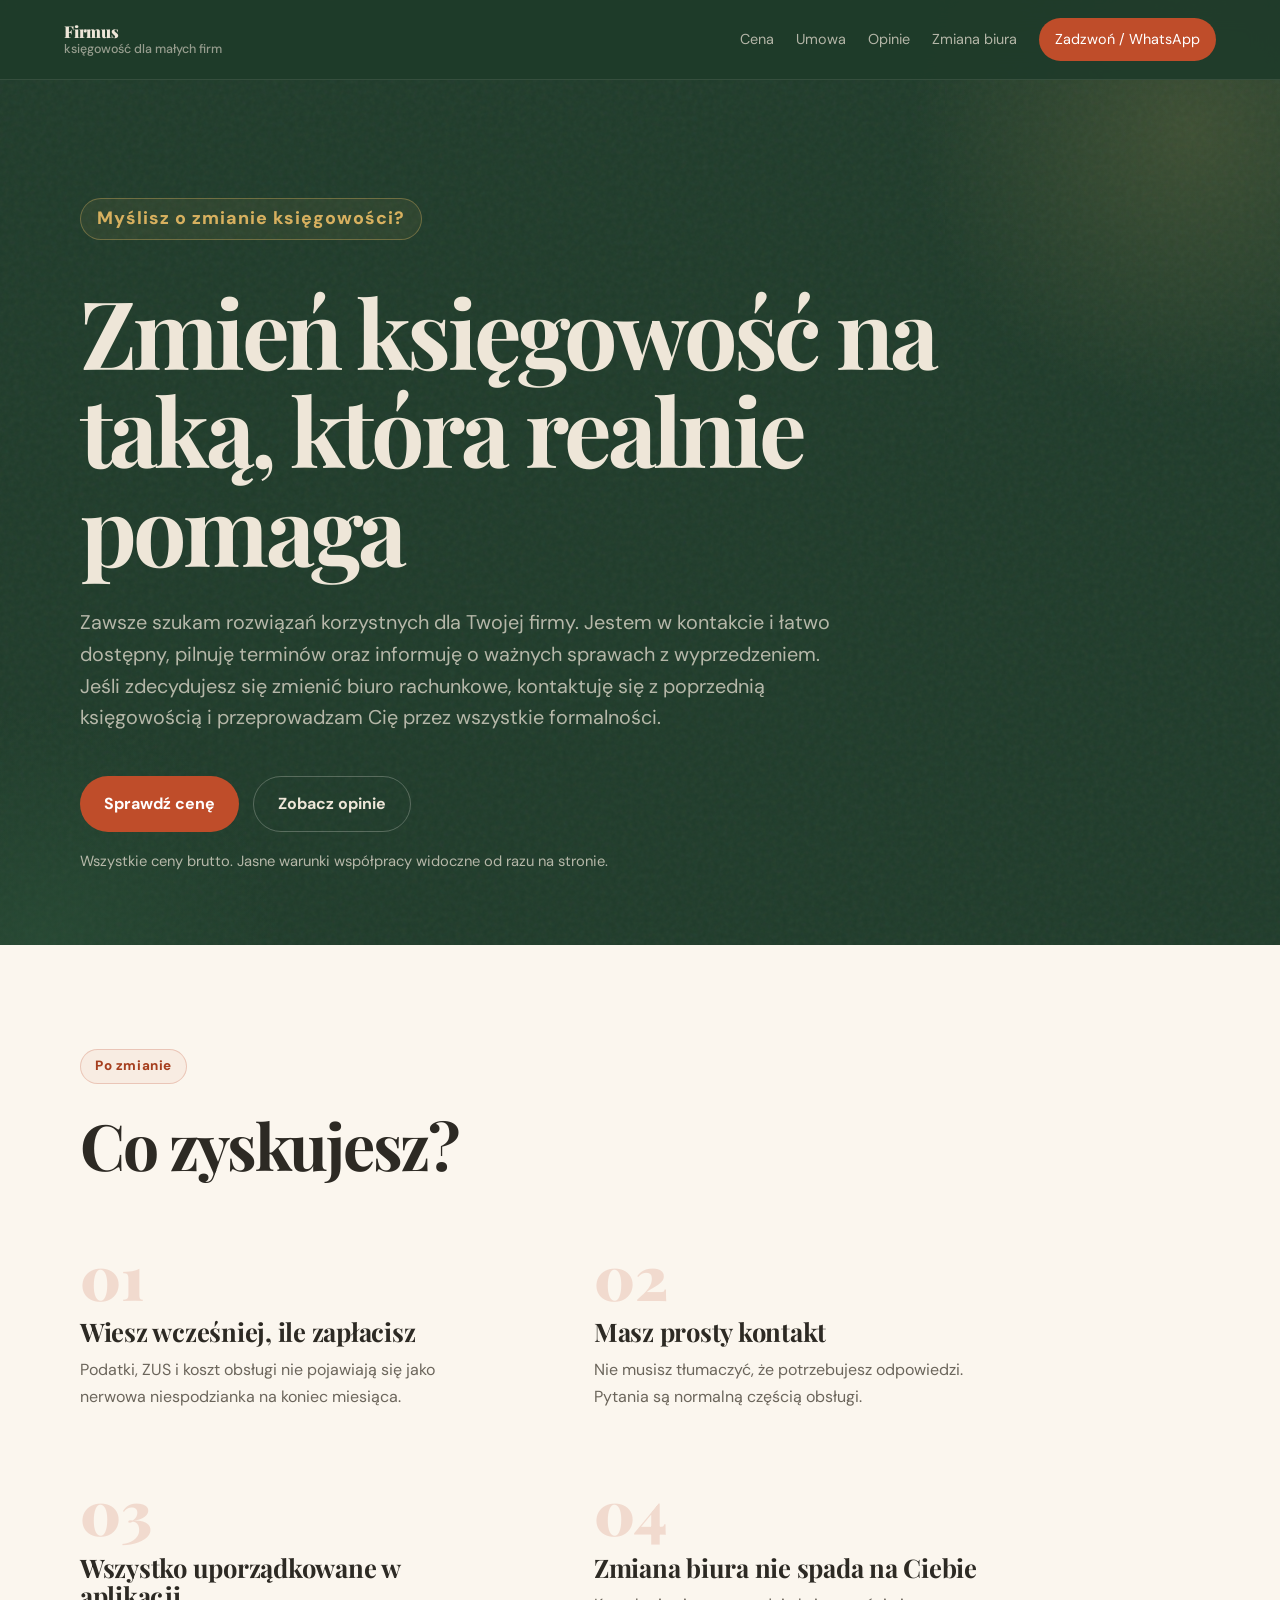
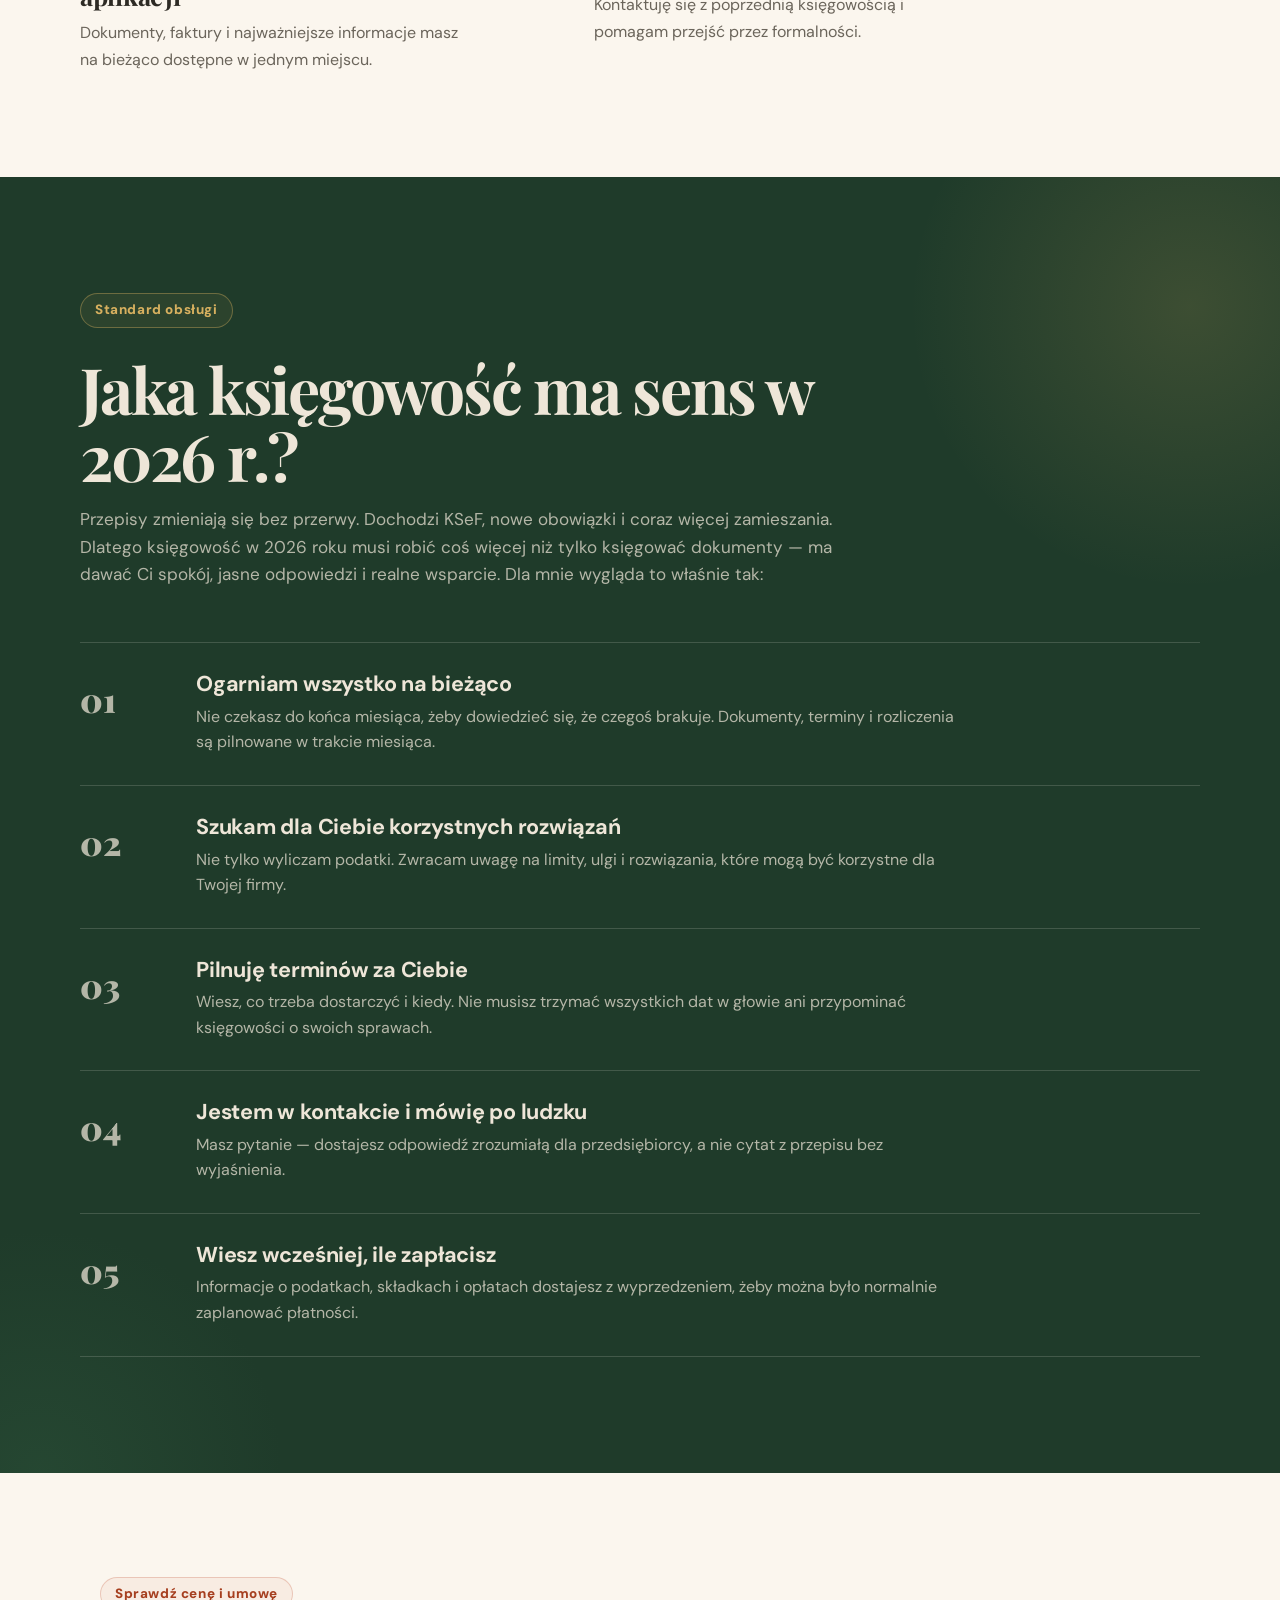
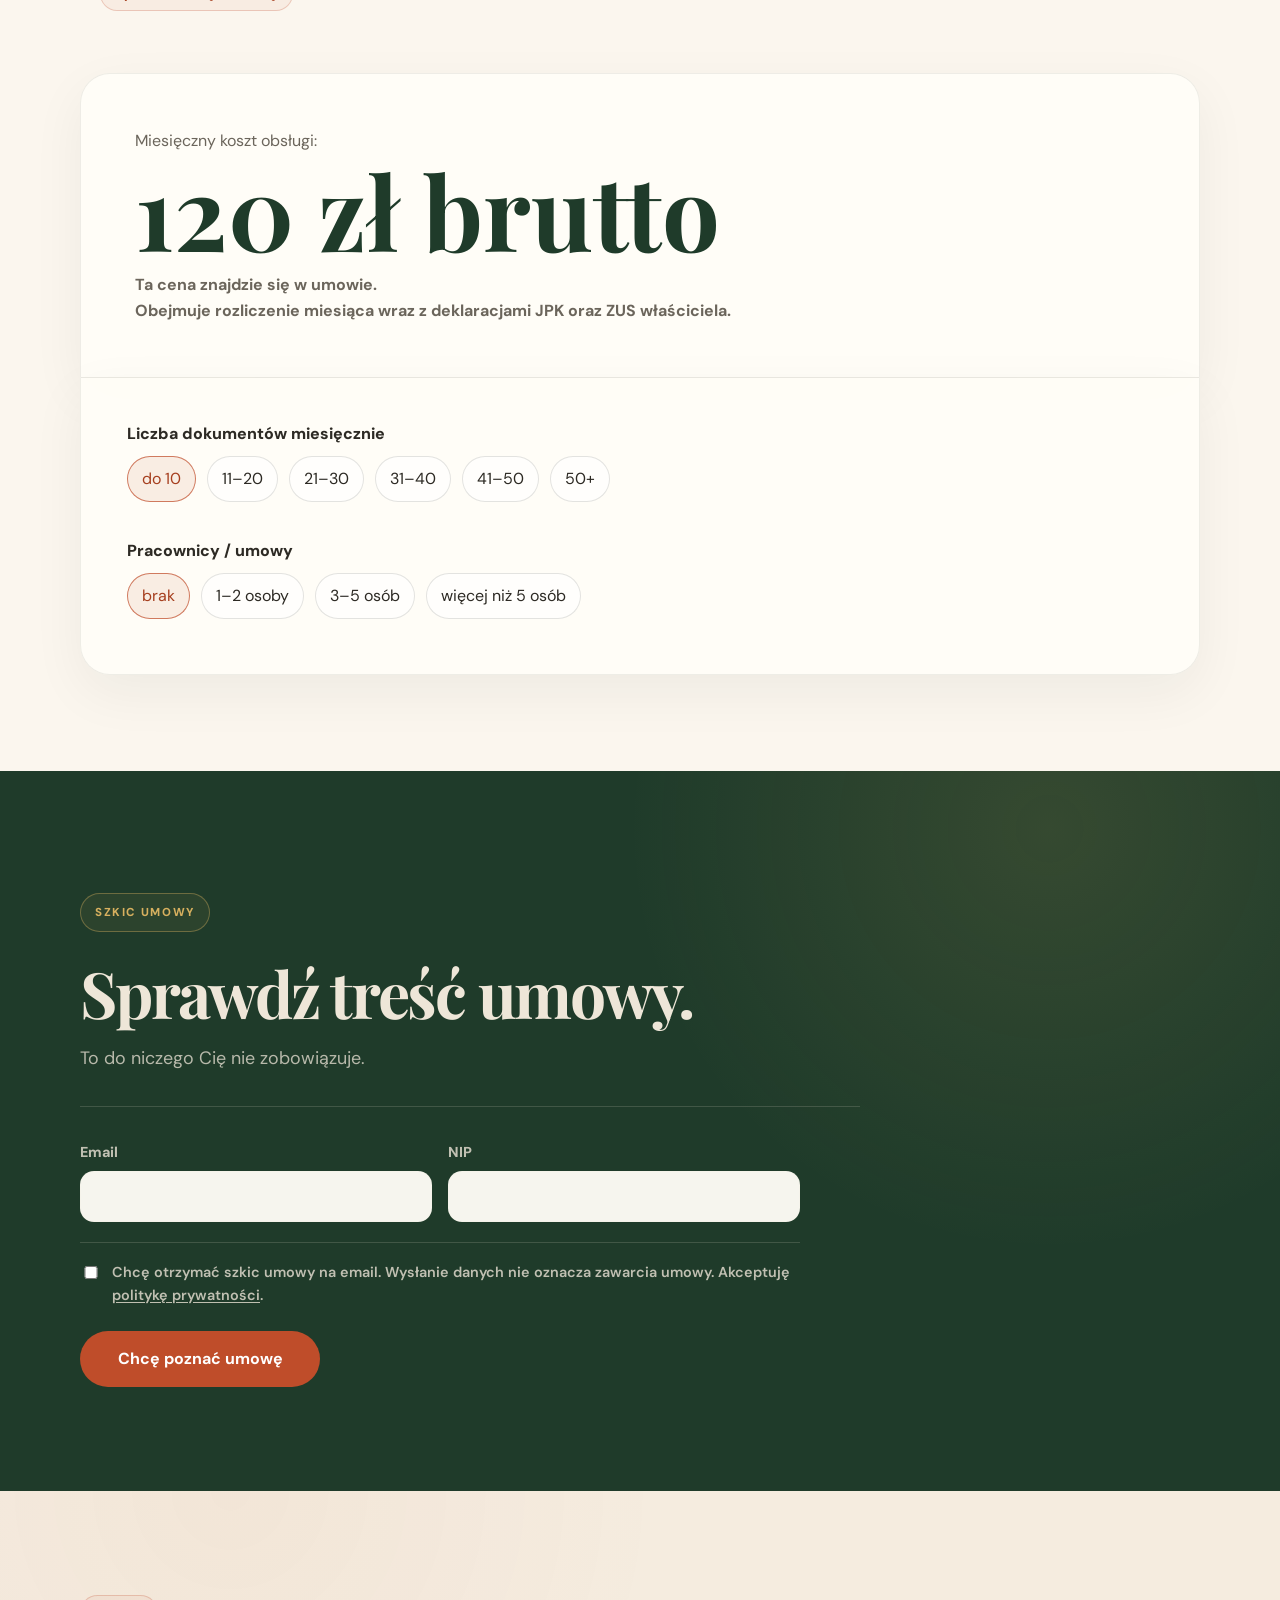
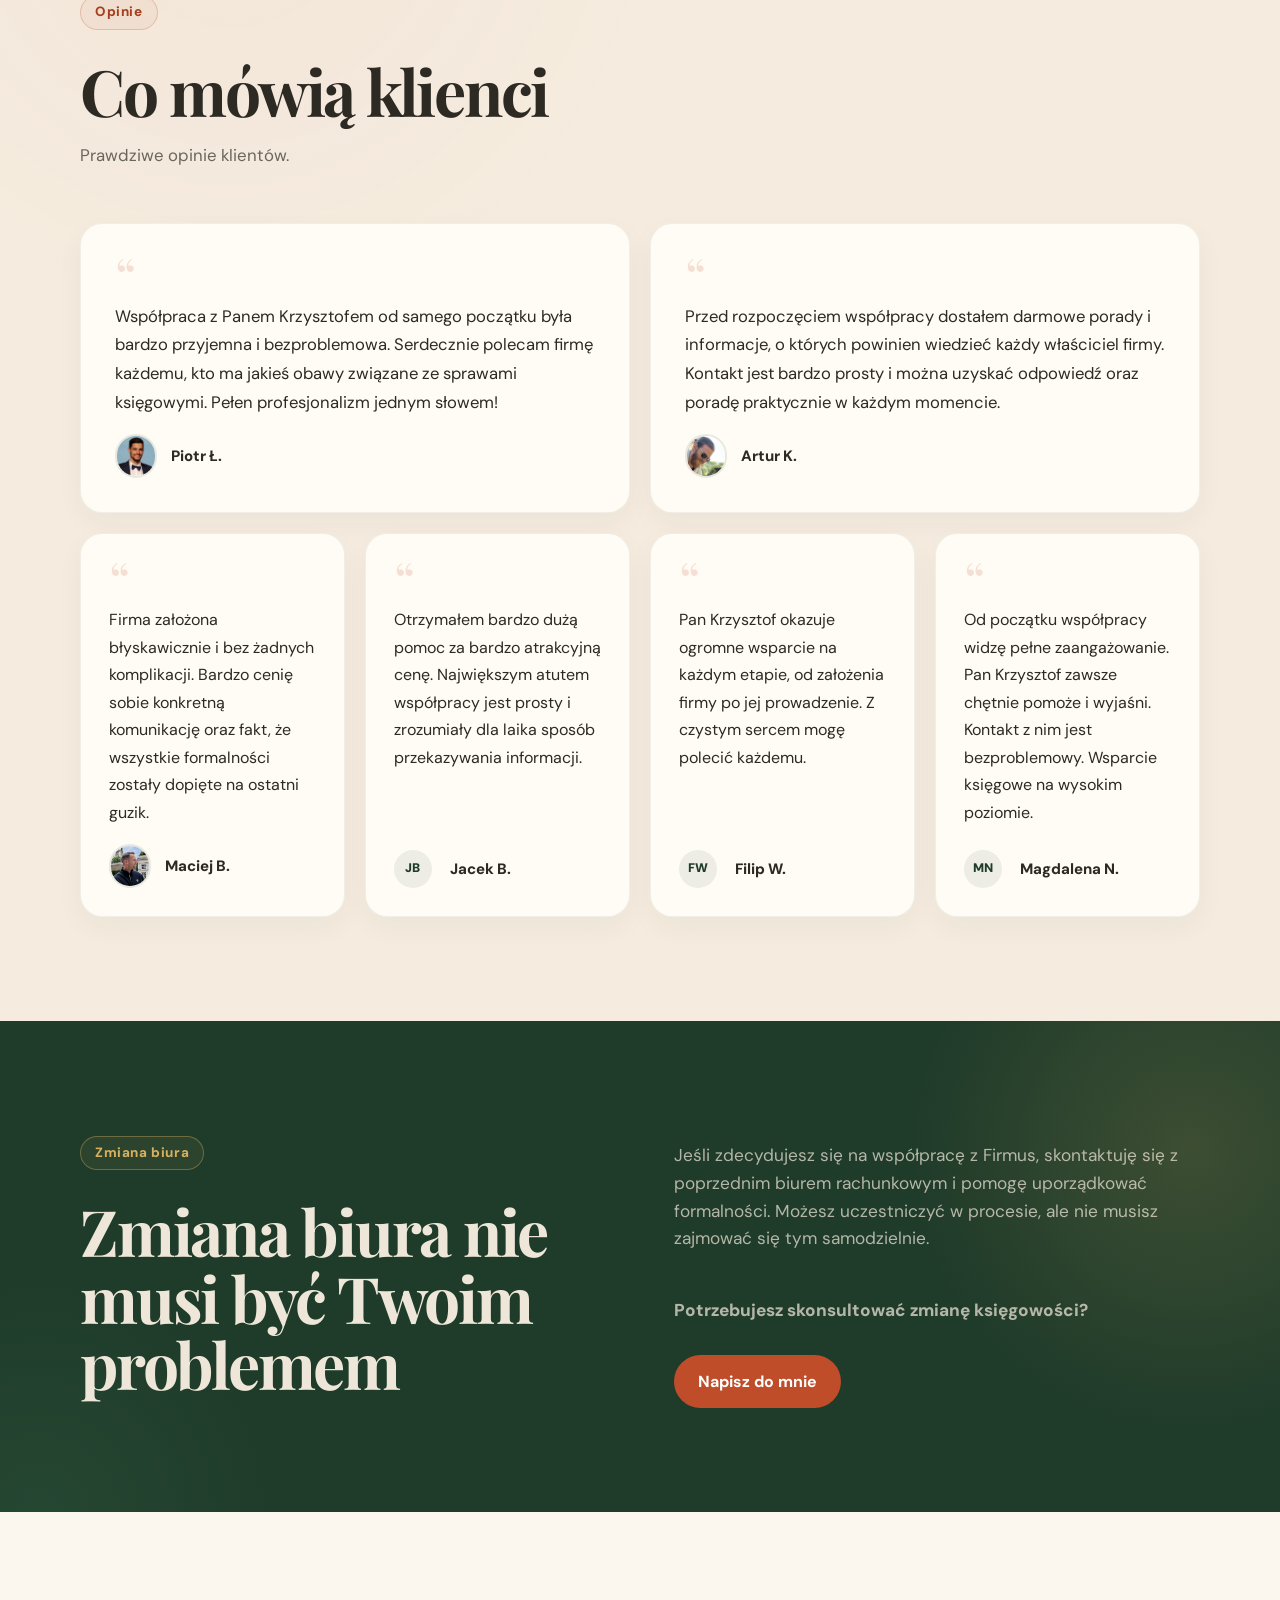
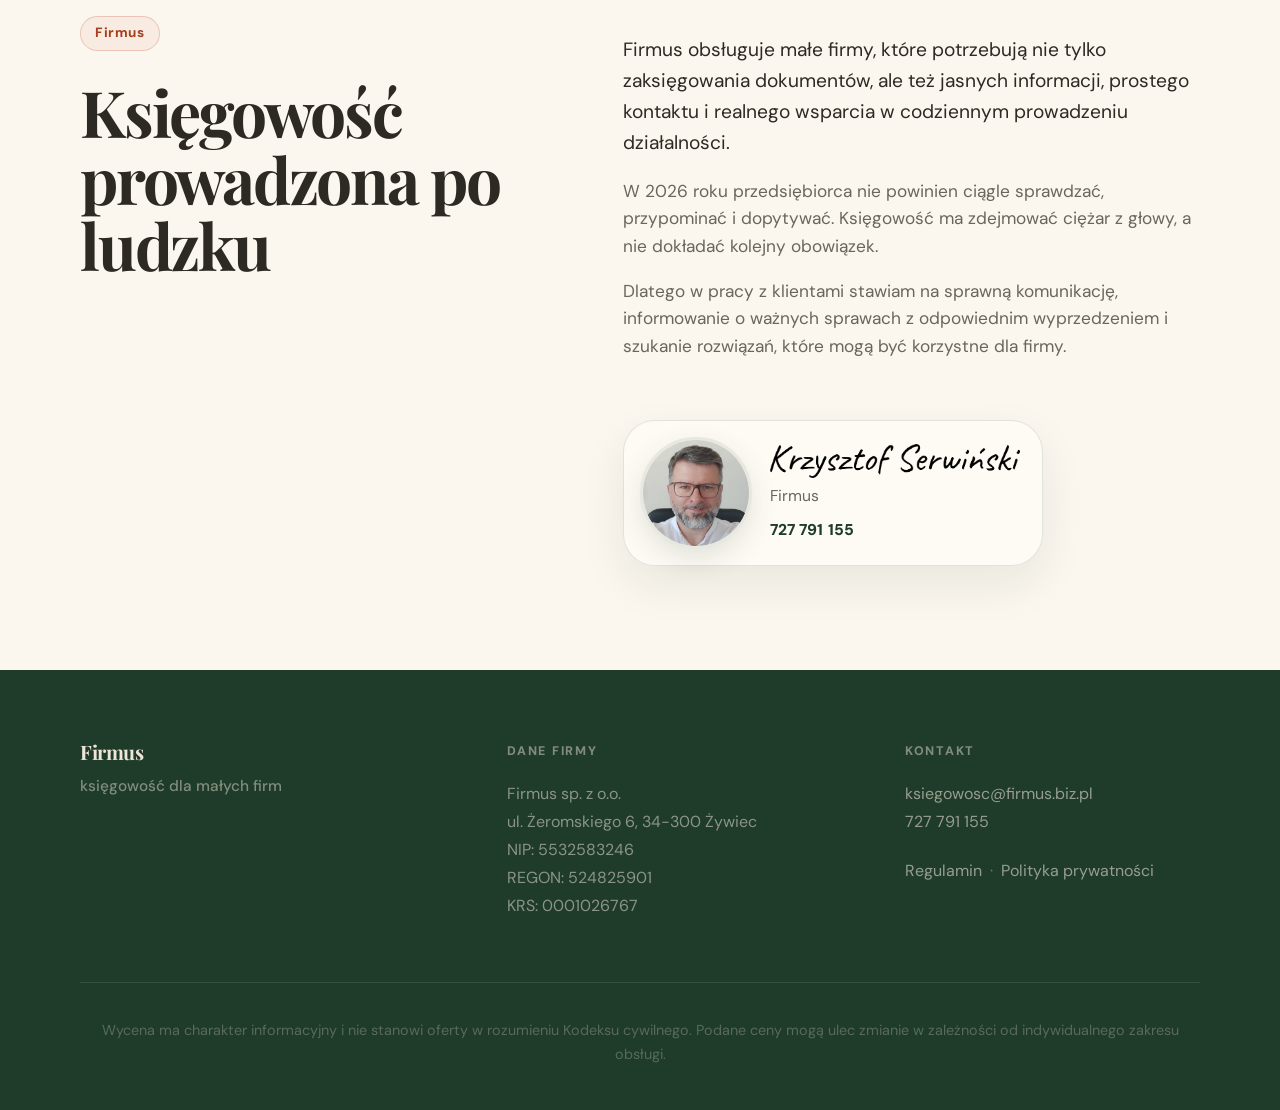
==== commit 0eaf5689: "Update personalized offer hero and testimonial initials" ====
--- a/index.html
+++ b/index.html
@@ -47,9 +47,9 @@
         <div class="hero__content reveal">
           <p class="eyebrow hero__eyebrow" id="offerEyebrow">Oferta po rozmowie telefonicznej</p>
 
-          <h1>Zmień księgowość na taką, która realnie pomaga</h1>
-
-          <p class="hero__lead">
+          <h1 id="heroTitle">Zmień księgowość na taką, która realnie pomaga</h1>
+
+          <p class="hero__lead" id="heroLead">
             Zawsze szukam rozwiązań korzystnych dla Twojej firmy. Jestem w kontakcie i łatwo dostępny, pilnuję terminów oraz informuję o ważnych sprawach z wyprzedzeniem. Jeśli zdecydujesz się zmienić biuro rachunkowe, kontaktuję się z poprzednią księgowością i przeprowadzam Cię przez wszystkie formalności.
           </p>
 
@@ -206,13 +206,12 @@
                 <p>To do niczego Cię nie zobowiązuje.</p>
               </div>
 
-              <form
-                class="lead-form"
+              <form class="lead-form" netlify
                 name="firmus-umowa"
                 method="POST"
-                action="/thank-you"
                 data-netlify="true"
                 data-netlify-honeypot="bot-field"
+                netlify-honeypot="bot-field"
               >
                 <input type="hidden" name="form-name" value="firmus-umowa" />
                 <input type="hidden" name="wybrana_liczba_dokumentow" id="hiddenDocs" />
@@ -290,7 +289,7 @@
           </article>
 
           <article class="testimonial reveal">
-            <img class="avatar avatar--photo" src="/assets/testimonials/magdalena-n.jpg?v=1780481756" alt="Magdalena N." loading="lazy" />
+            <div class="avatar" aria-hidden="true">MN</div>
             <blockquote>Od początku współpracy widzę pełne zaangażowanie. Pan Krzysztof zawsze chętnie pomoże i wyjaśni. Kontakt z nim jest bezproblemowy. Wsparcie księgowe na wysokim poziomie.</blockquote>
             <p>Magdalena N.</p>
           </article>
@@ -386,5 +385,19 @@
   </div>
 
   <script src="/script.js" defer></script>
+
+  <!-- Netlify form detection fallback -->
+  <form name="firmus-umowa" method="POST" data-netlify="true" netlify-honeypot="bot-field" hidden>
+    <input type="hidden" name="form-name" value="firmus-umowa" />
+    <input name="bot-field" />
+    <input type="email" name="email" />
+    <input type="text" name="nip" />
+    <input type="text" name="wybrana_liczba_dokumentow" />
+    <input type="text" name="wybrani_pracownicy_umowy" />
+    <input type="text" name="wyliczona_cena" />
+    <input type="checkbox" name="zgoda_umowa_kontakt" value="tak" />
+  </form>
+  <!-- /Netlify form detection fallback -->
+
 </body>
 </html>
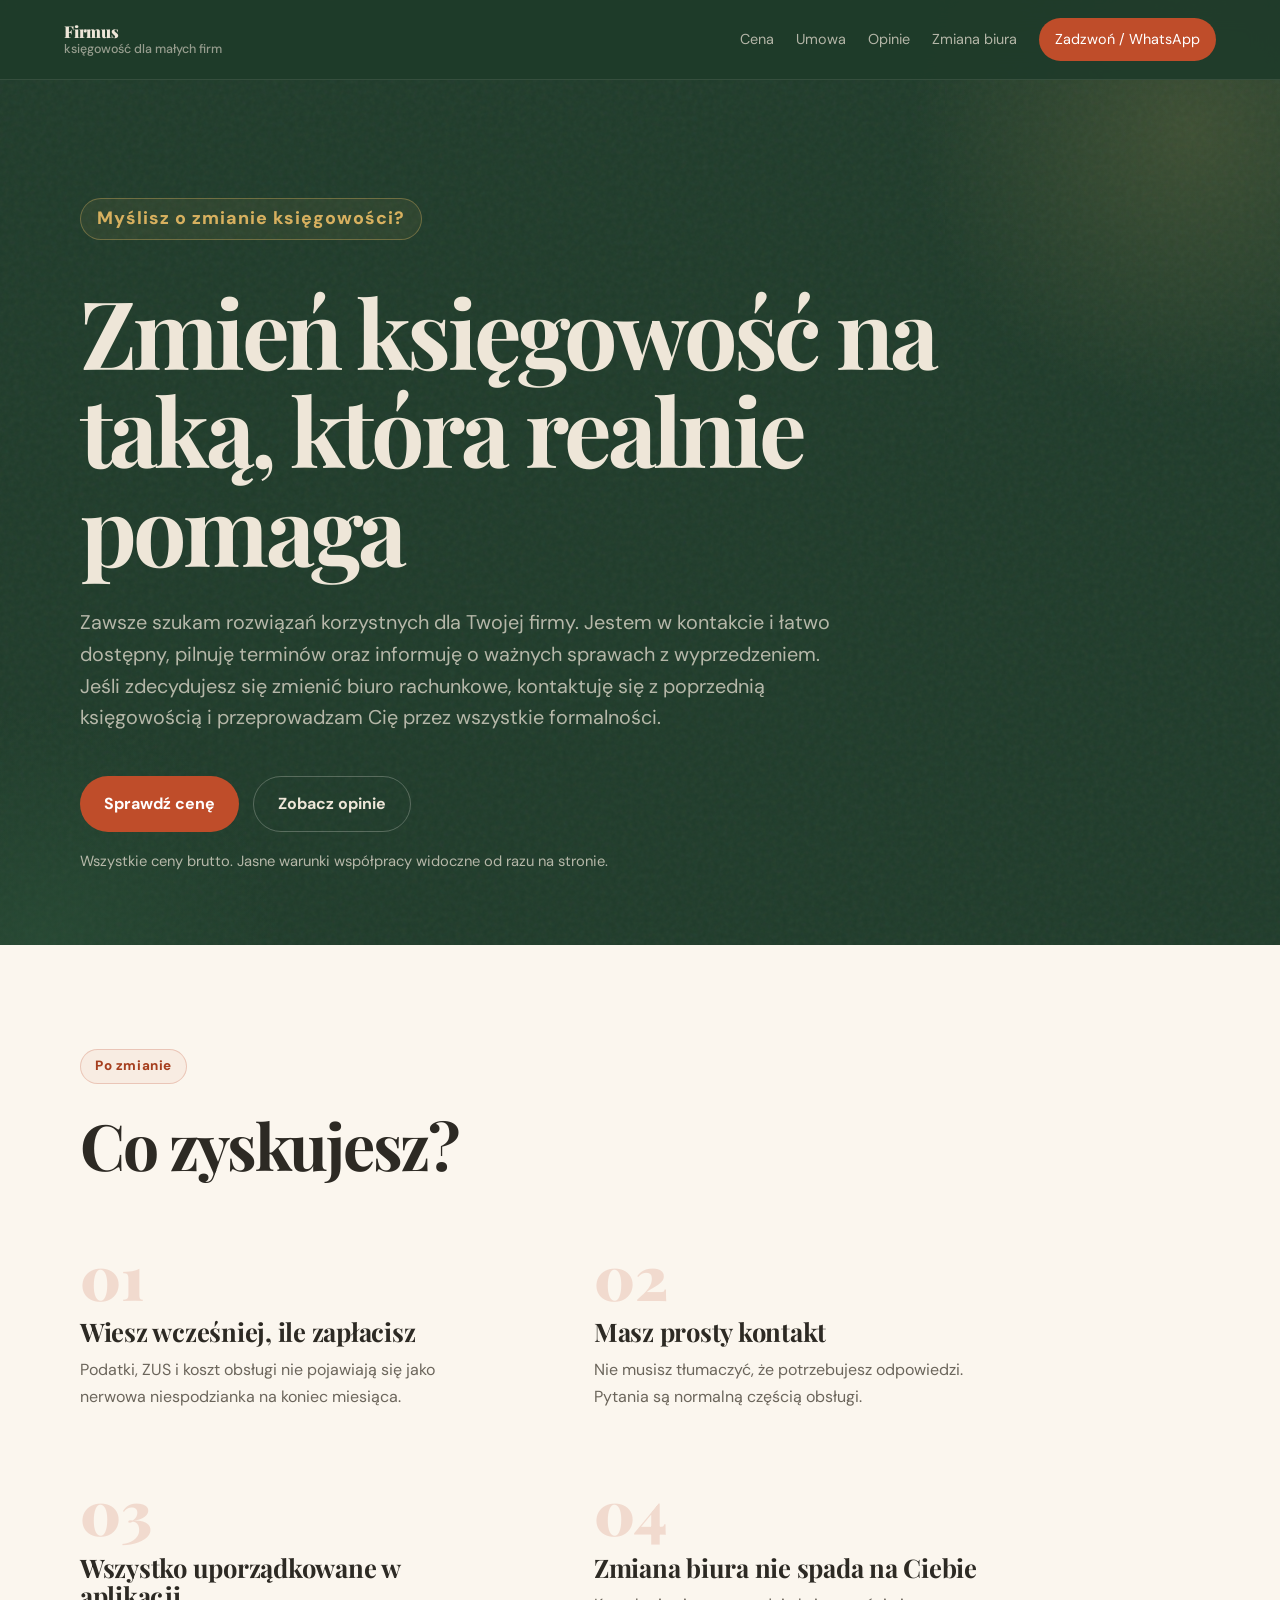
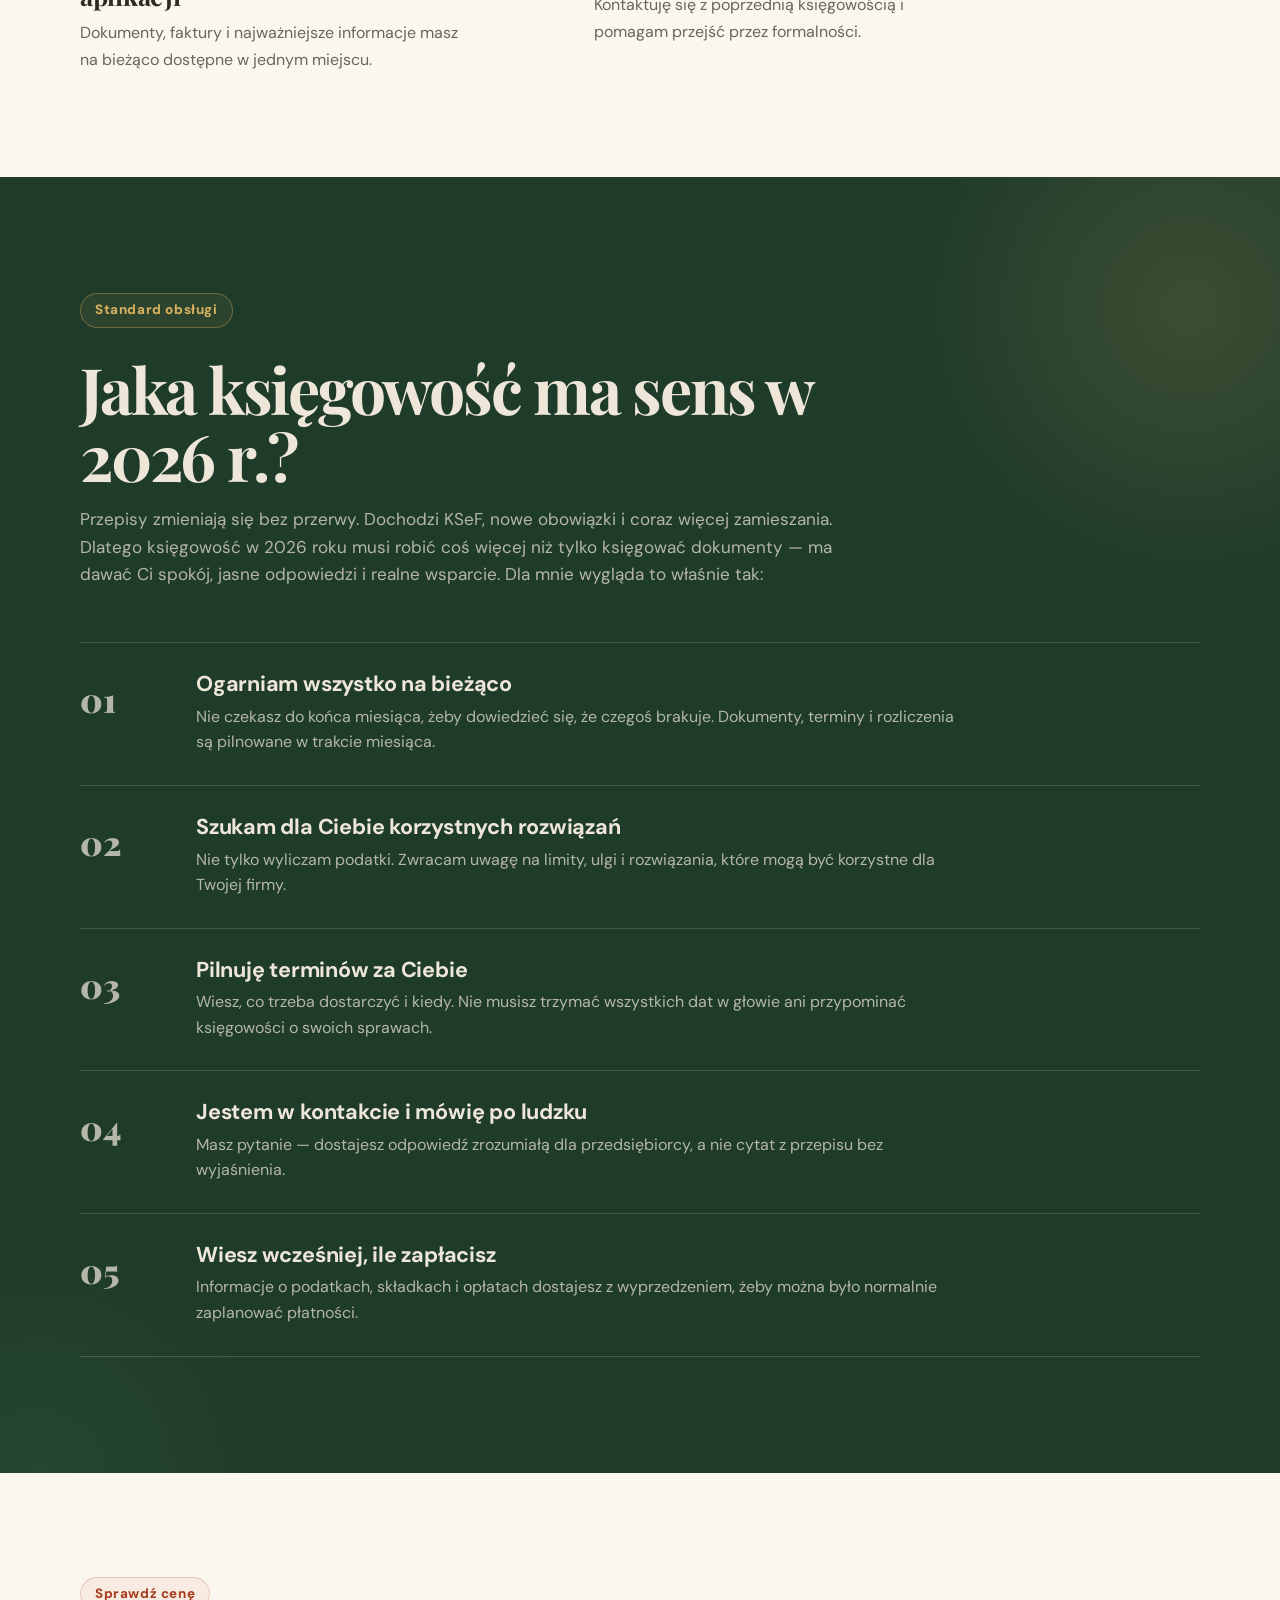
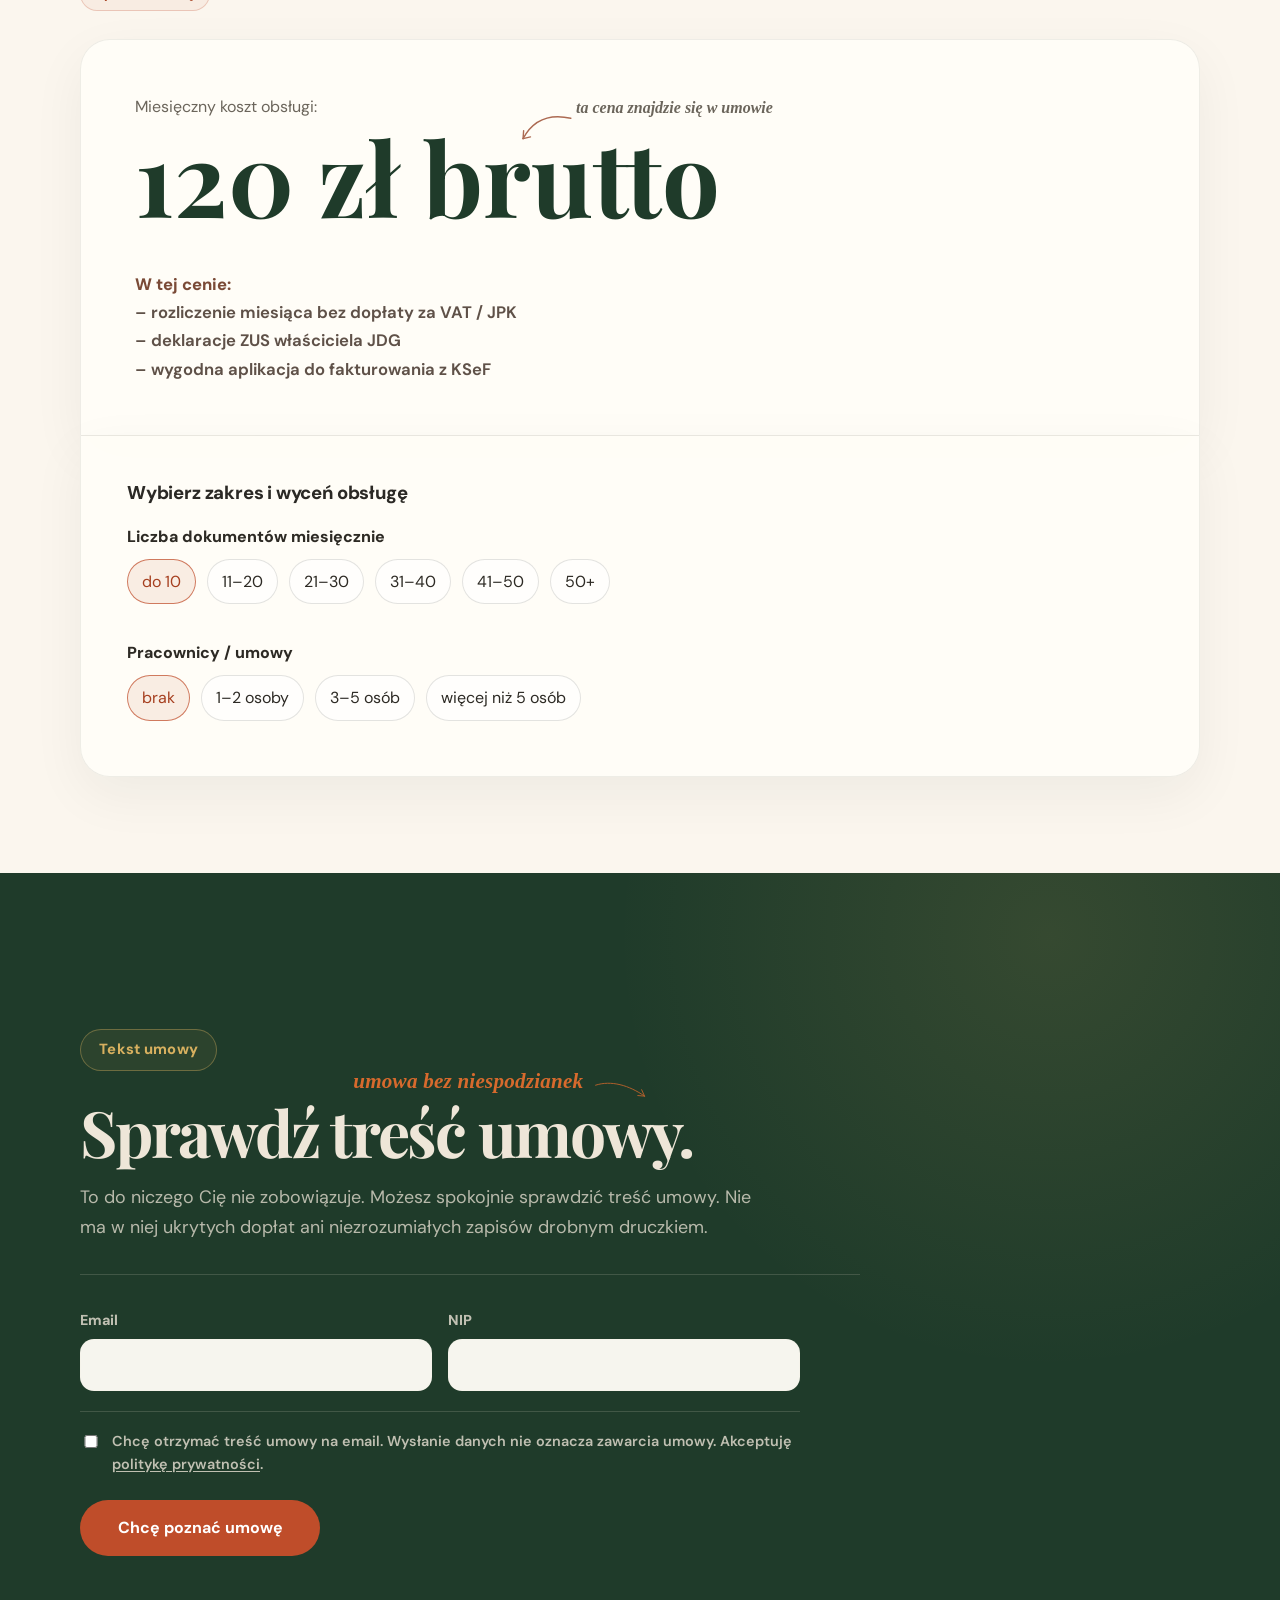
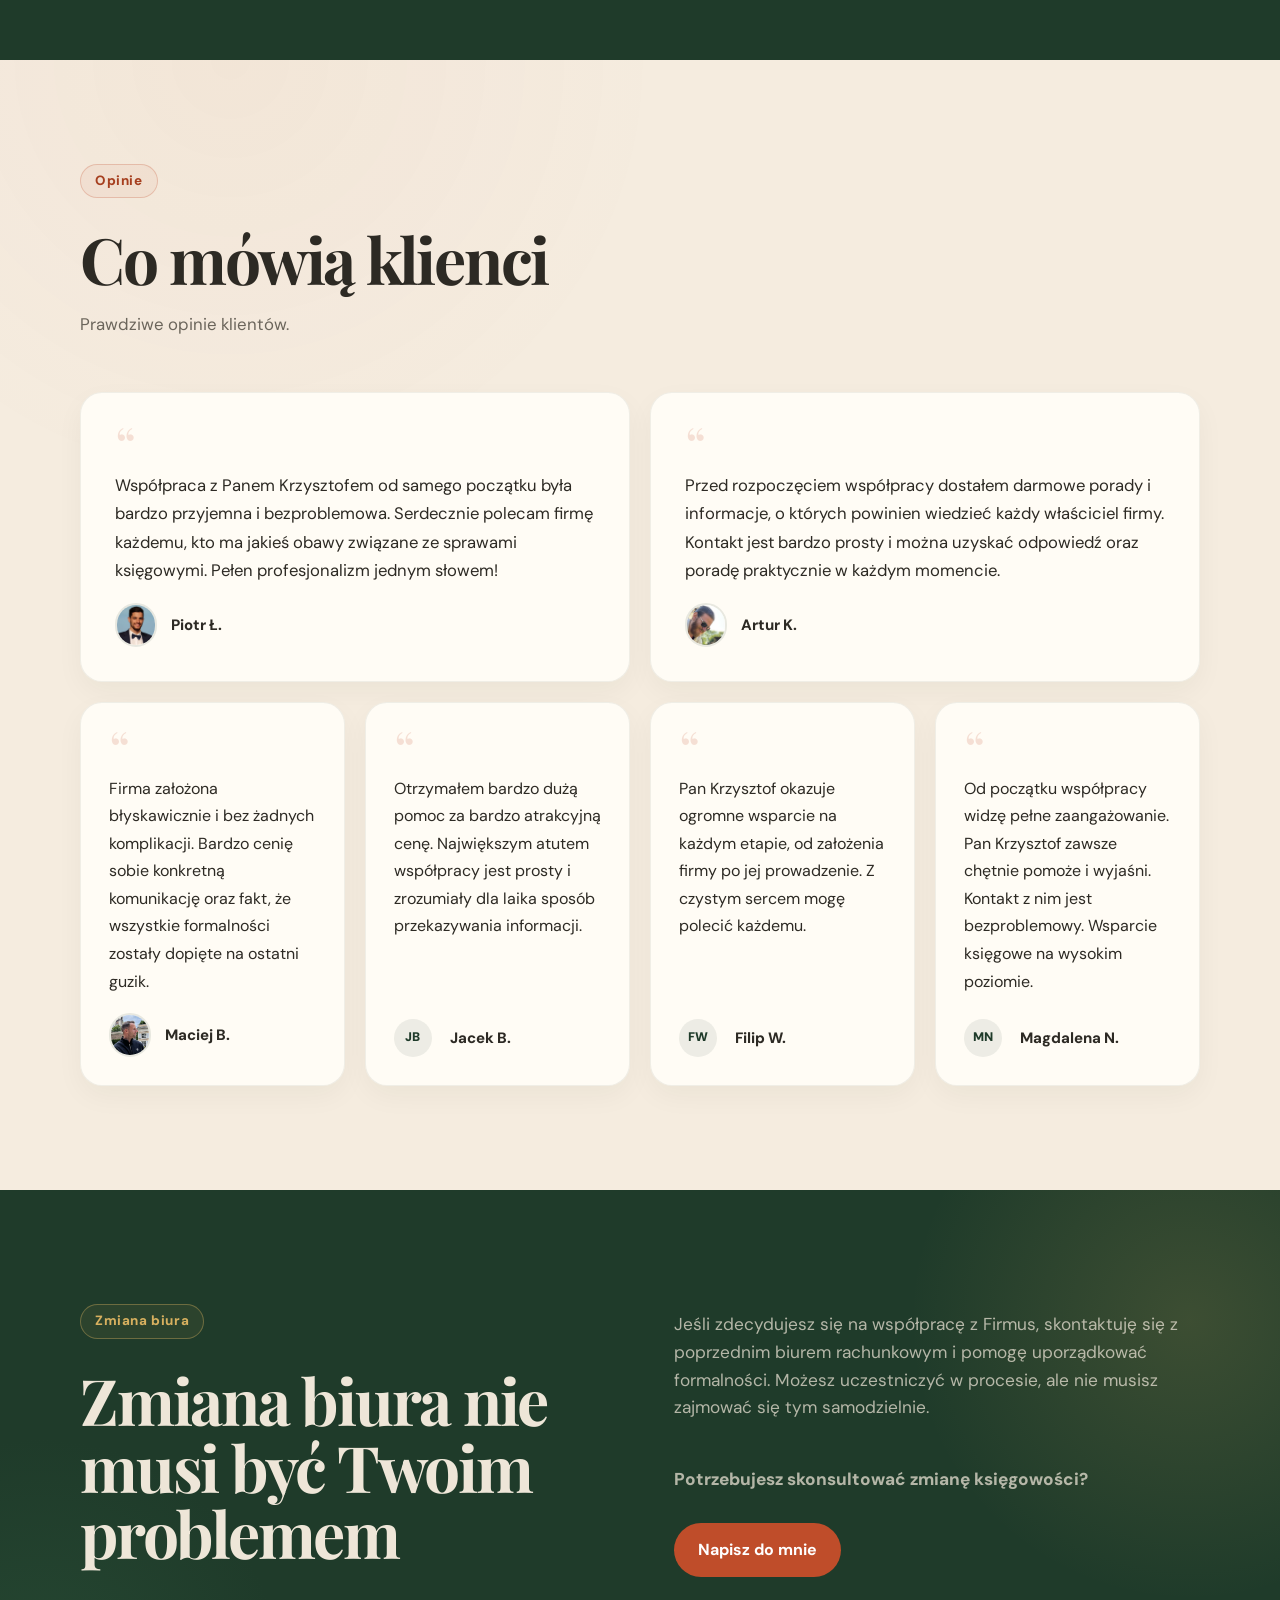
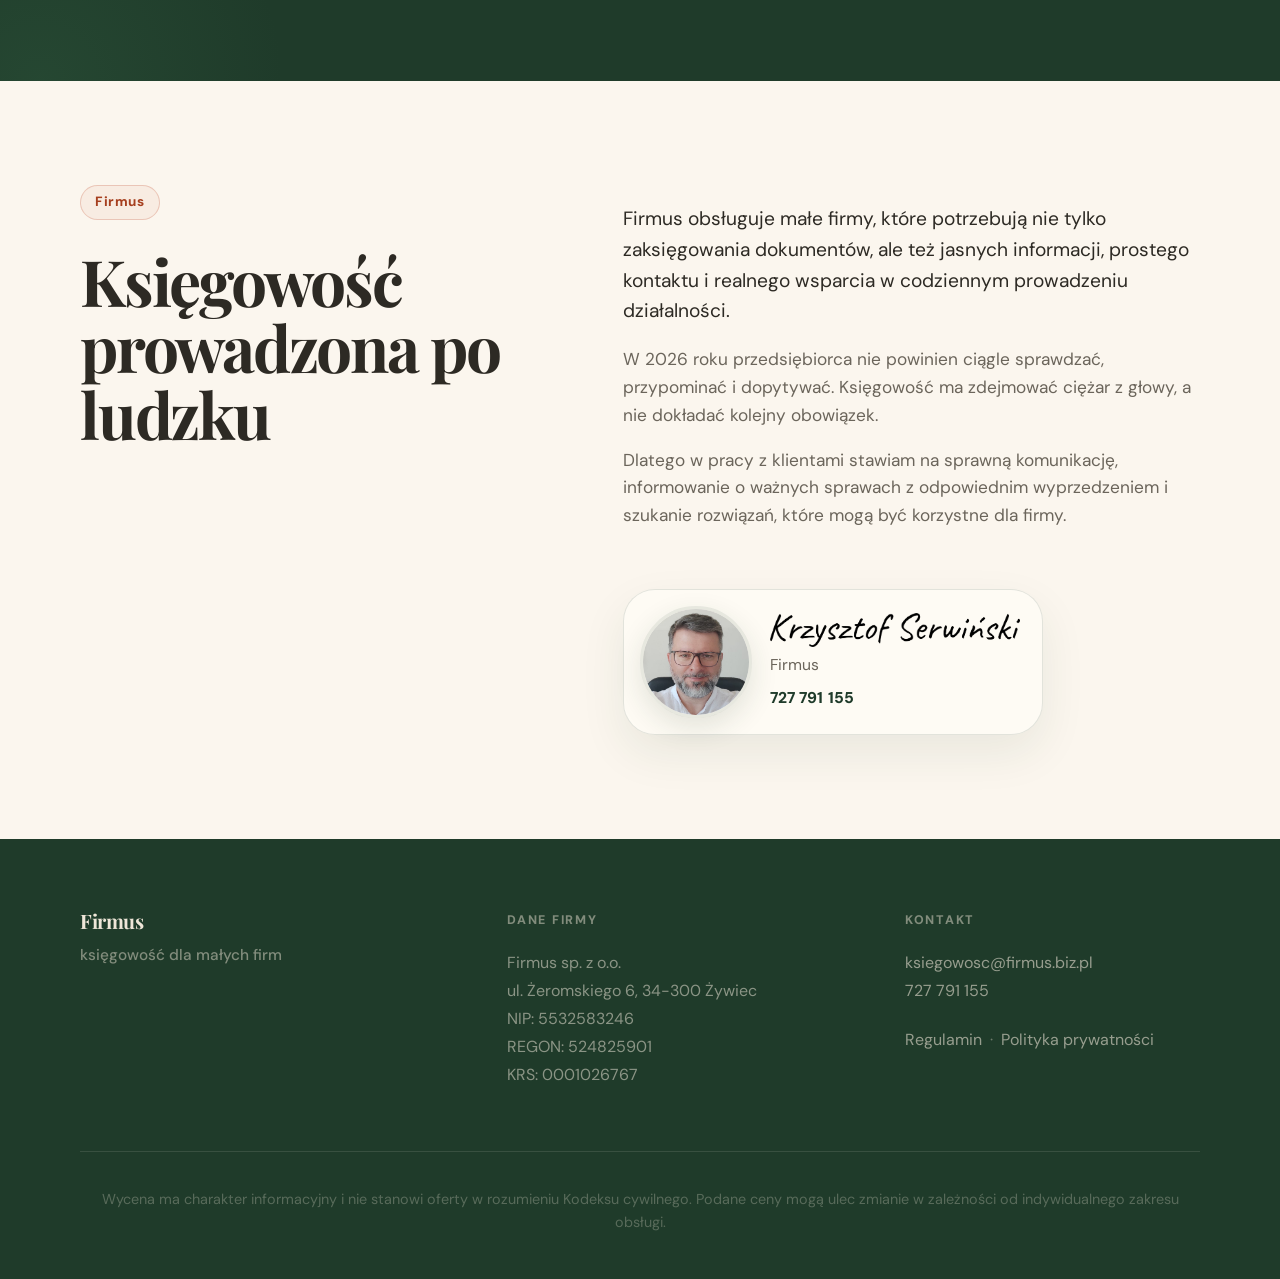
==== commit 8ee0e79b: "Refine offer pricing and contract sections" ====
--- a/index.html
+++ b/index.html
@@ -23,7 +23,7 @@
   <link href="https://fonts.googleapis.com/css2?family=DM+Sans:opsz,wght@9..40,300;9..40,400;9..40,500;9..40,600;9..40,700&family=Playfair+Display:ital,wght@0,700;0,900;1,400&display=swap" rel="stylesheet" />
 
   <link rel="icon" href="/assets/favicon.svg" type="image/svg+xml" />
-  <link rel="stylesheet" href="/styles.css" />
+  <link rel="stylesheet" href="/styles.css?v=1781700217" />
 </head>
 <body>
   <a class="skip-link" href="#main">Przejdź do treści</a>
@@ -157,7 +157,7 @@
     <section class="section pricing combined-offer offer-flow" id="cena" aria-labelledby="pricing-title">
       <div class="offer-flow__top">
         <div class="container offer-flow__intro reveal">
-          <p class="eyebrow">Sprawdź cenę i umowę</p>
+          <p class="eyebrow">Sprawdź cenę</p>
           <h2 id="pricing-title" class="sr-only">Sprawdź cenę i umowę</h2>
         </div>
       </div>
@@ -168,16 +168,26 @@
             <div class="price-box">
               <span>Miesięczny koszt obsługi:</span>
               <strong id="priceValue">120 zł brutto</strong>
+                  <div class="price-handnote" aria-hidden="true">
+                    <svg viewBox="0 0 170 70" focusable="false">
+                      <path d="M158 12 C122 50 82 54 44 34" />
+                      <path d="M44 34 L60 28" />
+                      <path d="M44 34 L55 48" />
+                    </svg>
+                    <span>ta cena znajdzie się w umowie</span>
+                  </div>
               <small id="priceNote"></small>
             </div>
 
             <div class="offer-flow__price-note">
-              <strong id="priceAssurance">Ta cena znajdzie się w umowie.<br />Obejmuje rozliczenie miesiąca wraz z deklaracjami JPK oraz ZUS właściciela.</strong>
+              <strong id="priceAssurance">W tej cenie:<br /><span>– rozliczenie miesiąca bez dopłaty za VAT / JPK</span><br /><span>– deklaracje ZUS właściciela JDG</span><br /><span>– wygodna aplikacja do fakturowania z KSeF</span></strong>
             </div>
           </div>
 
           <div class="offer-flow__body">
             <div class="calculator quote-panel" aria-label="Kalkulator ceny">
+              <h3 class="calc-section-title">Wybierz zakres i wyceń obsługę</h3>
+
               <div class="calc-grid">
                 <fieldset class="calc-field">
                   <legend>Liczba dokumentów miesięcznie</legend>
@@ -201,9 +211,19 @@
 
             <div class="contract-panel" id="umowa">
               <div class="contract-panel__copy">
-                <p class="eyebrow">Szkic umowy</p>
+                <p class="eyebrow contract-text-pill">Tekst umowy</p>
+
+                <div class="contract-note" aria-hidden="true">
+                  <span>umowa bez niespodzianek</span>
+                  <svg viewBox="0 0 180 72" focusable="false">
+                    <path d="M8 18 C56 2 112 18 160 52" />
+                    <path d="M160 52 L139 50" />
+                    <path d="M160 52 L151 32" />
+                  </svg>
+                </div>
+
                 <h3>Sprawdź treść umowy.</h3>
-                <p>To do niczego Cię nie zobowiązuje.</p>
+                <p>To do niczego Cię nie zobowiązuje. Możesz spokojnie sprawdzić treść umowy. Nie ma w niej ukrytych dopłat ani niezrozumiałych zapisów drobnym druczkiem.</p>
               </div>
 
               <form class="lead-form" netlify
@@ -237,7 +257,7 @@
                 <label class="check contract-consent">
                   <input type="checkbox" name="zgoda_umowa_kontakt" value="tak" required />
                   <span>
-                    Chcę otrzymać szkic umowy na email. Wysłanie danych nie oznacza zawarcia umowy. Akceptuję <a href="/polityka-prywatnosci.html">politykę prywatności</a>.
+                    Chcę otrzymać treść umowy na email. Wysłanie danych nie oznacza zawarcia umowy. Akceptuję <a href="/polityka-prywatnosci.html">politykę prywatności</a>.
                   </span>
                 </label>
 
@@ -384,7 +404,7 @@
     <a href="tel:+48727791155">Zadzwoń</a>
   </div>
 
-  <script src="/script.js" defer></script>
+  <script src="/script.js?v=1781700217" defer></script>
 
   <!-- Netlify form detection fallback -->
   <form name="firmus-umowa" method="POST" data-netlify="true" netlify-honeypot="bot-field" hidden>
--- a/styles.css
+++ b/styles.css
@@ -4110,3 +4110,304 @@
     width: min(225px, 56vw) !important;
   }
 }
+
+/* Contract handwritten note */
+.contract-note {
+  display: inline-flex;
+  align-items: center;
+  gap: 12px;
+  margin: 18px 0 18px;
+  color: #cf4f2b;
+  font-weight: 800;
+  font-size: clamp(1rem, 1.5vw, 1.35rem);
+  letter-spacing: 0.01em;
+  transform: rotate(-1.5deg);
+}
+
+.contract-note svg {
+  width: 92px;
+  height: 46px;
+  overflow: visible;
+  flex: 0 0 auto;
+}
+
+.contract-note path {
+  fill: none;
+  stroke: currentColor;
+  stroke-width: 5;
+  stroke-linecap: round;
+  stroke-linejoin: round;
+}
+
+@media (max-width: 720px) {
+  .contract-note {
+    align-items: flex-start;
+    gap: 8px;
+    margin: 14px 0 16px;
+    transform: none;
+  }
+
+  .contract-note svg {
+    width: 58px;
+    height: 34px;
+  }
+}
+
+/* CONTRACT NOTE — START */
+.contract-panel__copy {
+  position: relative;
+}
+
+.contract-note {
+  display: inline-flex;
+  align-items: center;
+  gap: 10px;
+  margin: 54px 0 2px 132px;
+  color: #d76a2d;
+  font-family: "Playfair Display", serif;
+  font-style: italic;
+  font-weight: 900;
+  font-size: clamp(1.05rem, 1.7vw, 1.32rem);
+  line-height: 1.1;
+  transform: translateY(34px);
+}
+
+.contract-note svg {
+  width: 58px;
+  height: 34px;
+  flex: 0 0 auto;
+  overflow: visible;
+  transform: translateY(9px);
+  opacity: 0.78;
+}
+
+.contract-note path {
+  fill: none;
+  stroke: currentColor;
+  stroke-width: 3.1;
+  stroke-linecap: round;
+  stroke-linejoin: round;
+}
+
+.contract-note span {
+  display: inline-block;
+  white-space: nowrap;
+}
+
+@media (max-width: 900px) {
+  .contract-note {
+    margin-left: 0;
+  }
+}
+
+@media (max-width: 720px) {
+  .contract-note {
+    gap: 8px;
+    margin: 34px 0 2px;
+    font-size: 1rem;
+    transform: translateY(24px);
+  }
+
+  .contract-note svg {
+    width: 48px;
+    height: 28px;
+    transform: translateY(7px);
+  }
+}
+/* CONTRACT NOTE — END */
+
+/* PRICE HANDNOTE — START */
+.calculator.quote-panel {
+  position: relative;
+}
+
+.price-handnote {
+  position: absolute;
+  top: 56px;
+  left: 410px;
+  display: inline-flex;
+  align-items: center;
+  gap: 10px;
+  color: #9a4a2e;
+  font-family: "Playfair Display", serif;
+  font-style: italic;
+  font-weight: 900;
+  font-size: clamp(0.95rem, 1.25vw, 1.1rem);
+  line-height: 1.1;
+  pointer-events: none;
+  z-index: 2;
+}
+
+.price-handnote svg {
+  width: 76px;
+  height: 34px;
+  flex: 0 0 auto;
+  overflow: visible;
+  opacity: 0.82;
+  transform: translate(10px, 16px) rotate(-34deg) scaleY(-1);
+}
+
+.price-handnote path {
+  fill: none;
+  stroke: currentColor;
+  stroke-width: 3.1;
+  stroke-linecap: round;
+  stroke-linejoin: round;
+}
+
+.price-handnote span {
+  display: inline-block;
+  white-space: nowrap;
+}
+
+#priceAssurance {
+  display: block;
+  margin-top: 34px;
+  color: #7a4a36;
+  font-size: clamp(0.98rem, 1.3vw, 1.1rem);
+  line-height: 1.45;
+  font-weight: 800;
+}
+
+#priceAssurance > span {
+  display: inline-block;
+  margin-top: 4px;
+  color: #5f5148;
+  font-weight: 650;
+}
+
+@media (max-width: 900px) {
+  .price-handnote {
+    position: static;
+    margin: 12px 0 0;
+  }
+
+  .price-handnote svg {
+    width: 58px;
+    height: 30px;
+  }
+}
+
+@media (max-width: 720px) {
+  .price-handnote {
+    gap: 8px;
+    font-size: 1rem;
+  }
+
+  .price-handnote svg {
+    width: 50px;
+    height: 26px;
+  }
+
+  #priceAssurance {
+    font-size: 1rem;
+  }
+}
+/* PRICE HANDNOTE — END */
+
+/* PRICE ASSURANCE TEXT OVERRIDE — START */
+.offer-flow__price-note strong#priceAssurance {
+  display: block !important;
+  margin-top: 34px !important;
+  padding: 0 !important;
+  border: 0 !important;
+  border-radius: 0 !important;
+  background: transparent !important;
+  color: #7a4a36 !important;
+  font-size: clamp(0.98rem, 1.3vw, 1.1rem) !important;
+  line-height: 1.45 !important;
+  font-weight: 800 !important;
+}
+
+.offer-flow__price-note strong#priceAssurance > span {
+  display: inline-block !important;
+  margin-top: 4px !important;
+  color: #5f5148 !important;
+  font-weight: 650 !important;
+}
+/* PRICE ASSURANCE TEXT OVERRIDE — END */
+
+/* CALC SECTION TITLE — START */
+.calc-section-title {
+  margin: 0 0 22px;
+  color: #2b2925;
+  font-family: "DM Sans", sans-serif;
+  font-size: clamp(1.05rem, 1.45vw, 1.22rem);
+  line-height: 1.25;
+  font-weight: 800;
+}
+
+@media (max-width: 720px) {
+  .calc-section-title {
+    margin-bottom: 18px;
+    font-size: 1.05rem;
+  }
+}
+/* CALC SECTION TITLE — END */
+
+
+/* CONTRACT TEXT PILL FIX — START */
+#umowa .contract-panel__copy .contract-text-pill {
+  display: inline-flex !important;
+  align-items: center !important;
+  min-height: 42px !important;
+  padding: 0 18px !important;
+  border-radius: 999px !important;
+  font-size: 0.92rem !important;
+  line-height: 1 !important;
+  font-weight: 800 !important;
+  letter-spacing: 0.03em !important;
+  text-transform: none !important;
+}
+/* CONTRACT TEXT PILL FIX — END */
+
+/* OFFER FLOW PILL ALIGN FINAL — START */
+.pricing.offer-flow .offer-flow__top {
+  margin: 0 0 28px !important;
+  padding: 0 !important;
+  background: transparent !important;
+  color: var(--ink) !important;
+}
+
+.pricing.offer-flow .offer-flow__top::before {
+  display: none !important;
+}
+
+.pricing.offer-flow .offer-flow__intro {
+  width: min(1180px, calc(100% - 48px)) !important;
+  max-width: none !important;
+  margin: 0 auto !important;
+  padding: 0 !important;
+}
+
+.pricing.offer-flow .offer-flow__intro .eyebrow {
+  width: fit-content !important;
+  margin: 0 !important;
+}
+
+.pricing.offer-flow .offer-flow__card-wrap {
+  margin-top: 0 !important;
+}
+
+@media (max-width: 720px) {
+  .pricing.offer-flow .offer-flow__top {
+    margin-bottom: 22px !important;
+  }
+
+  .pricing.offer-flow .offer-flow__intro {
+    width: min(100% - 40px, 1180px) !important;
+  }
+}
+/* OFFER FLOW PILL ALIGN FINAL — END */
+
+/* OFFER FLOW PILL NUDGE — START */
+.pricing.offer-flow .offer-flow__intro .eyebrow {
+  margin-left: 30px !important;
+}
+/* OFFER FLOW PILL NUDGE — END */
+
+/* PRICE HANDNOTE VISIBILITY — START */
+.price-handnote.is-hidden {
+  display: none !important;
+}
+/* PRICE HANDNOTE VISIBILITY — END */
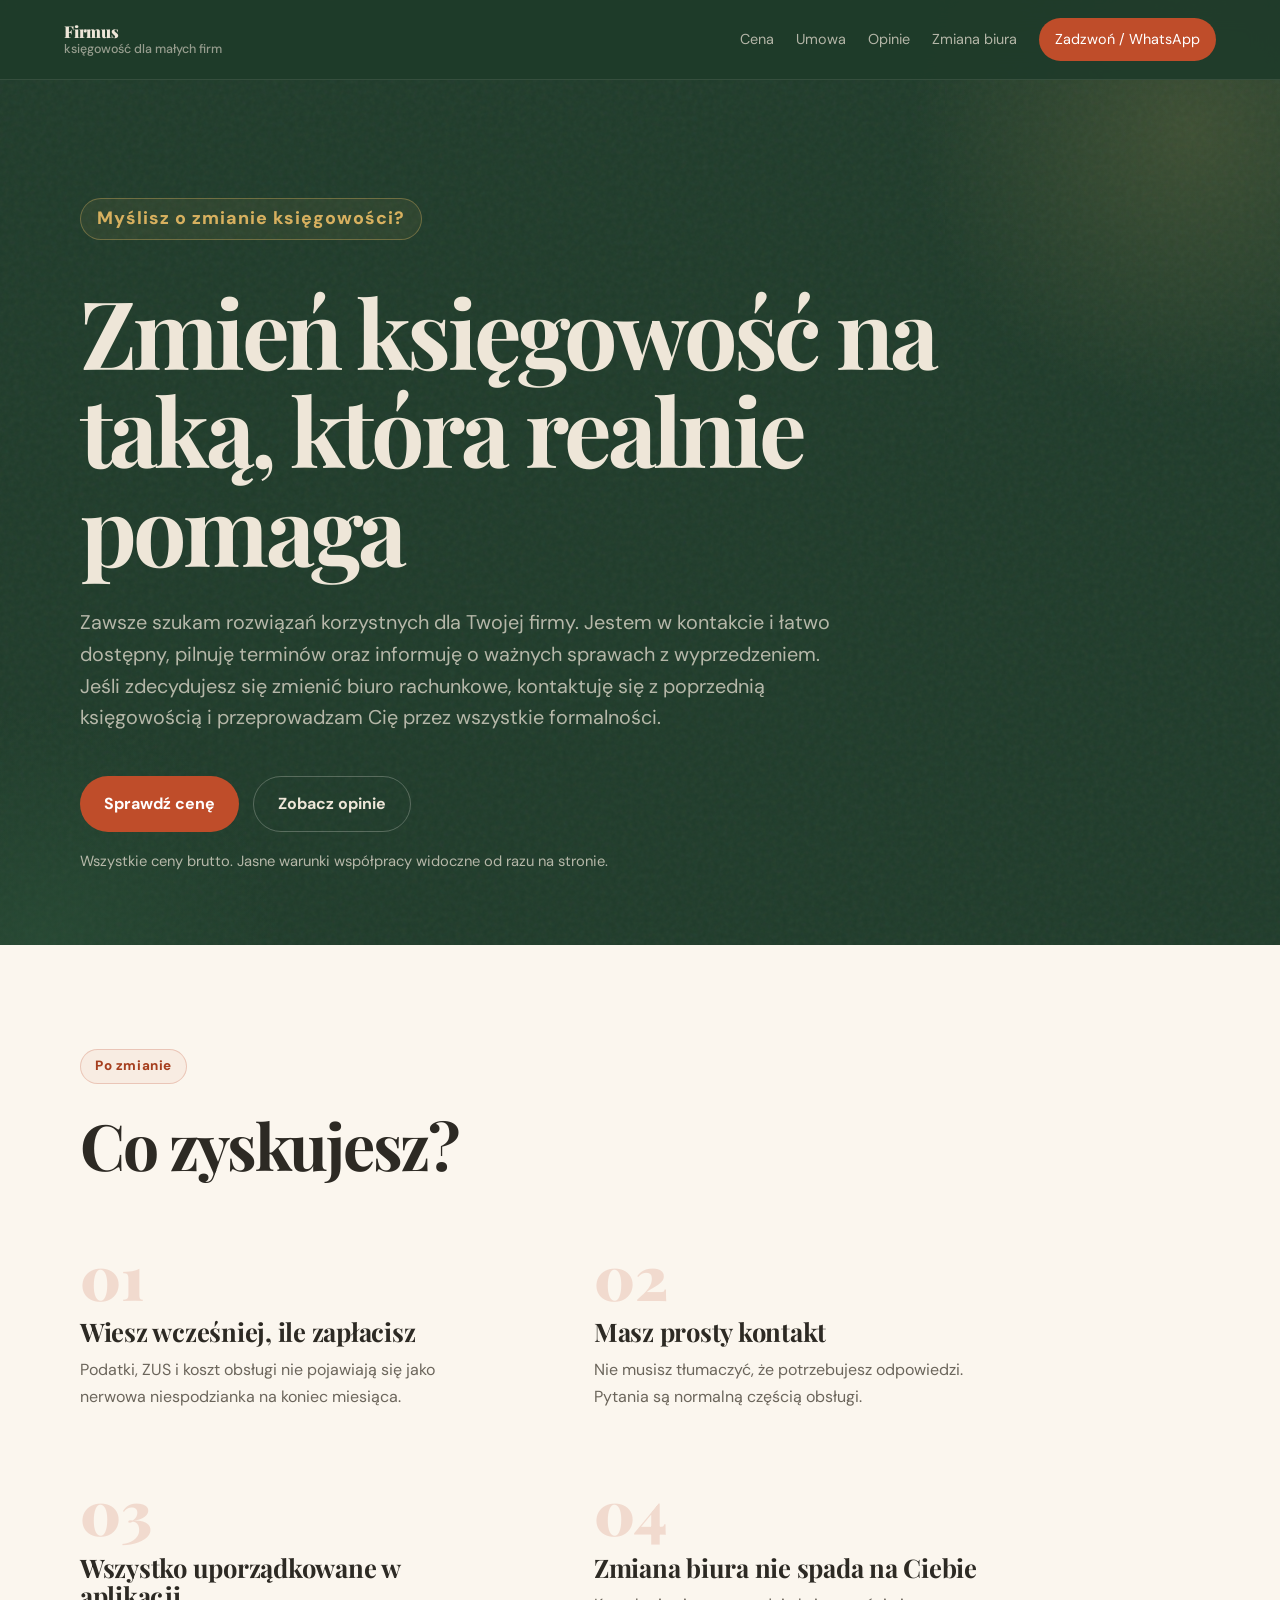
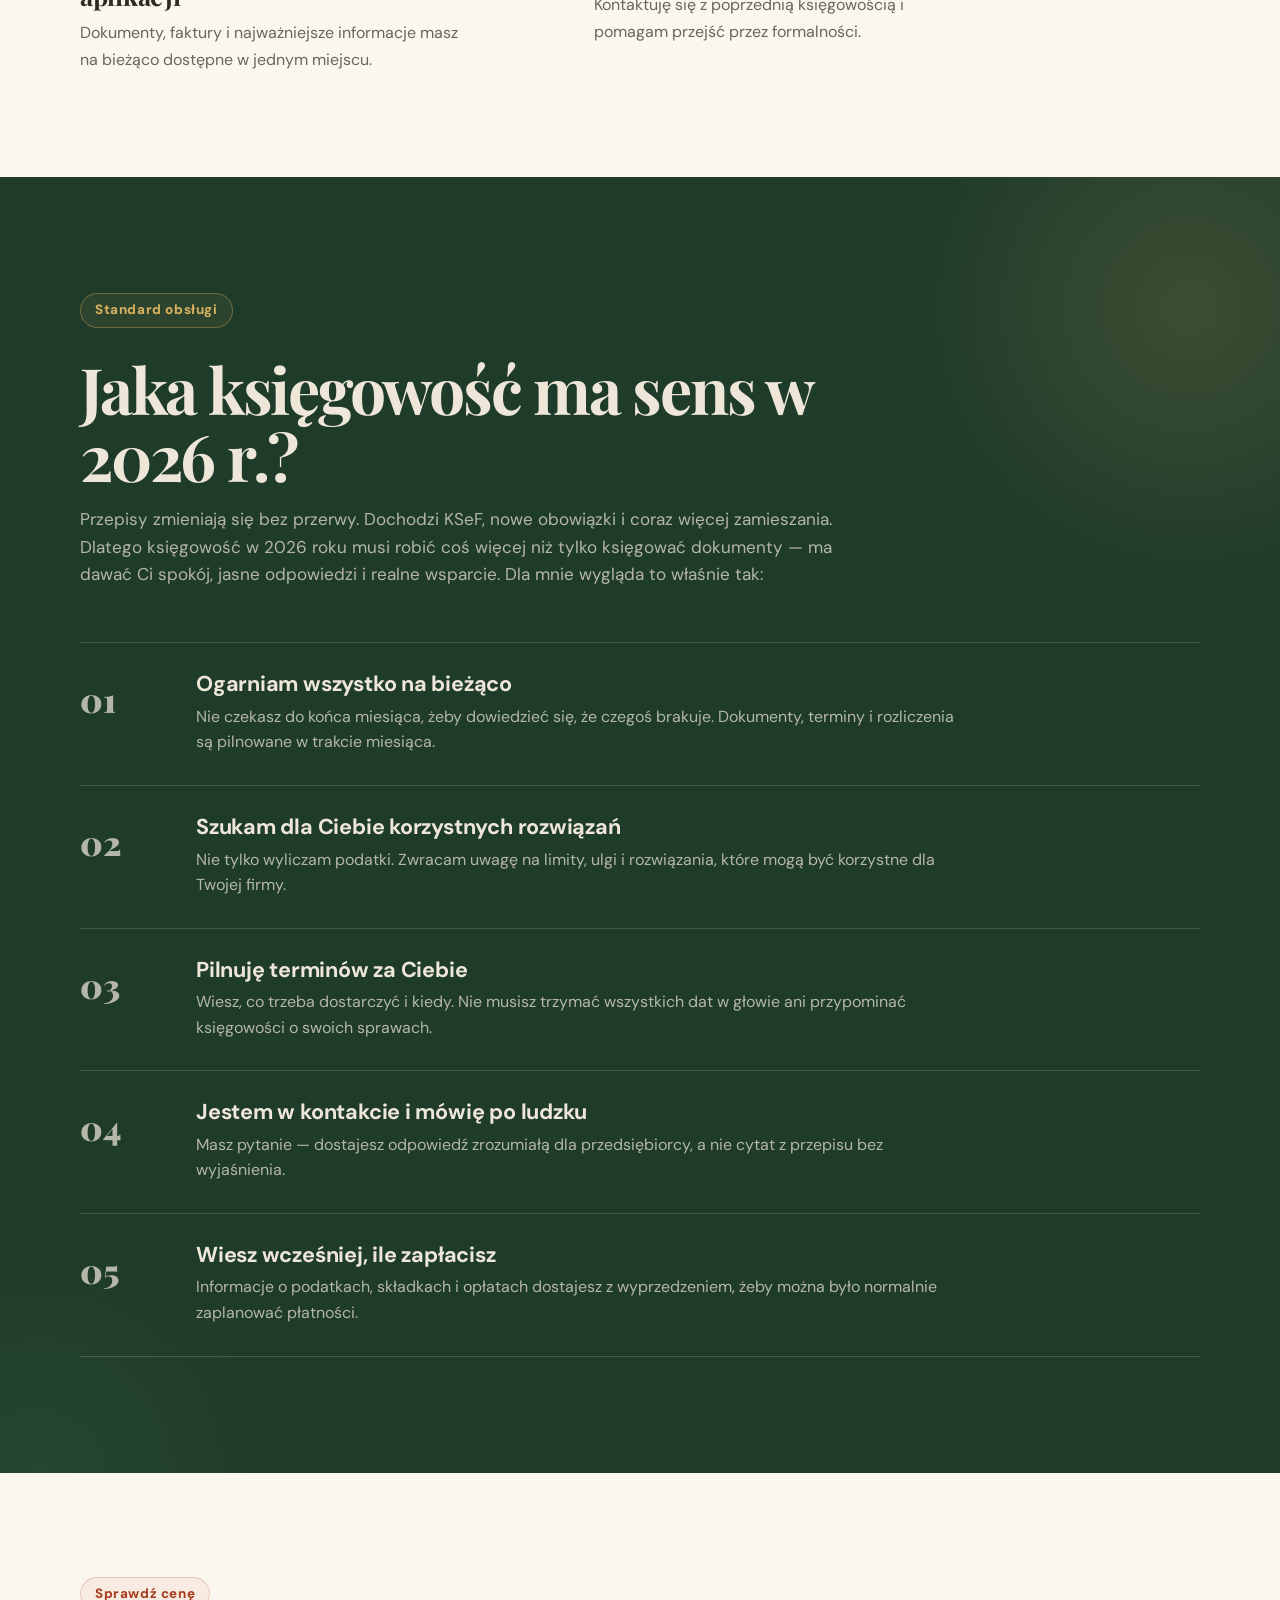
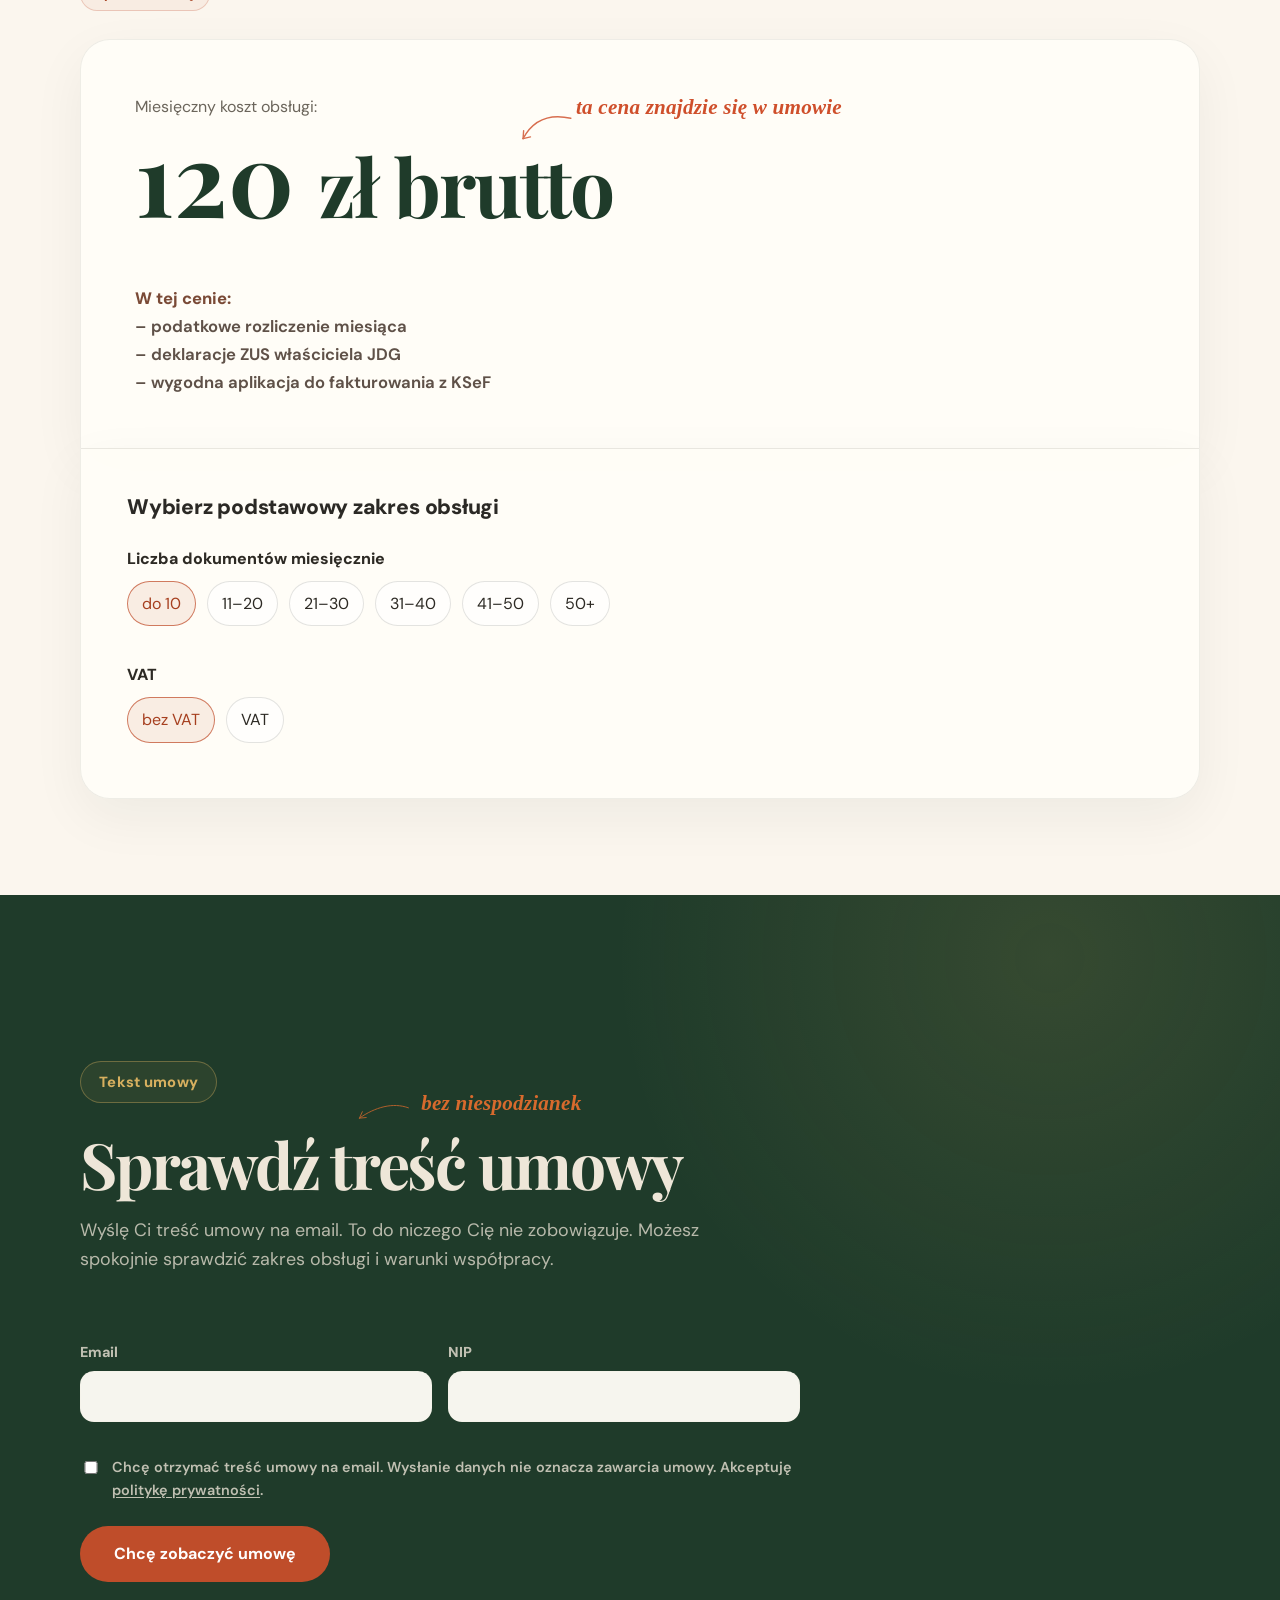
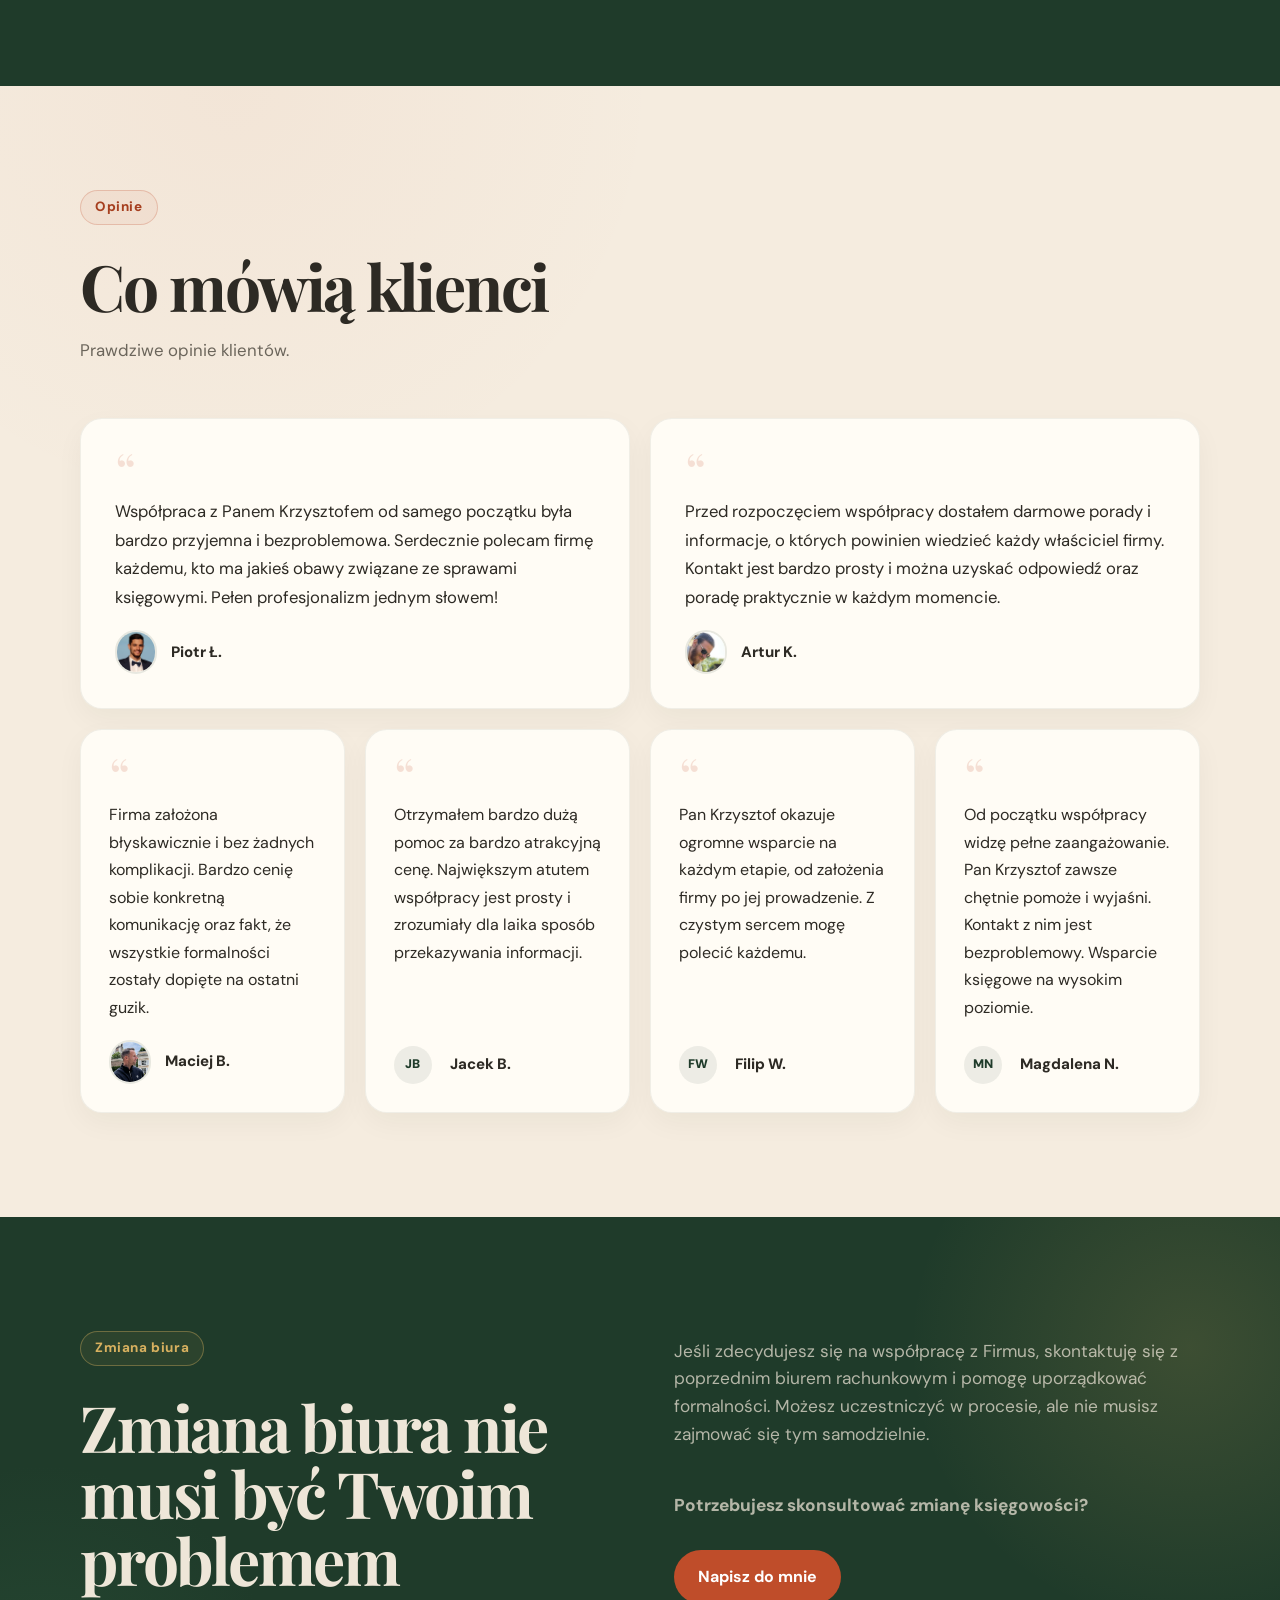
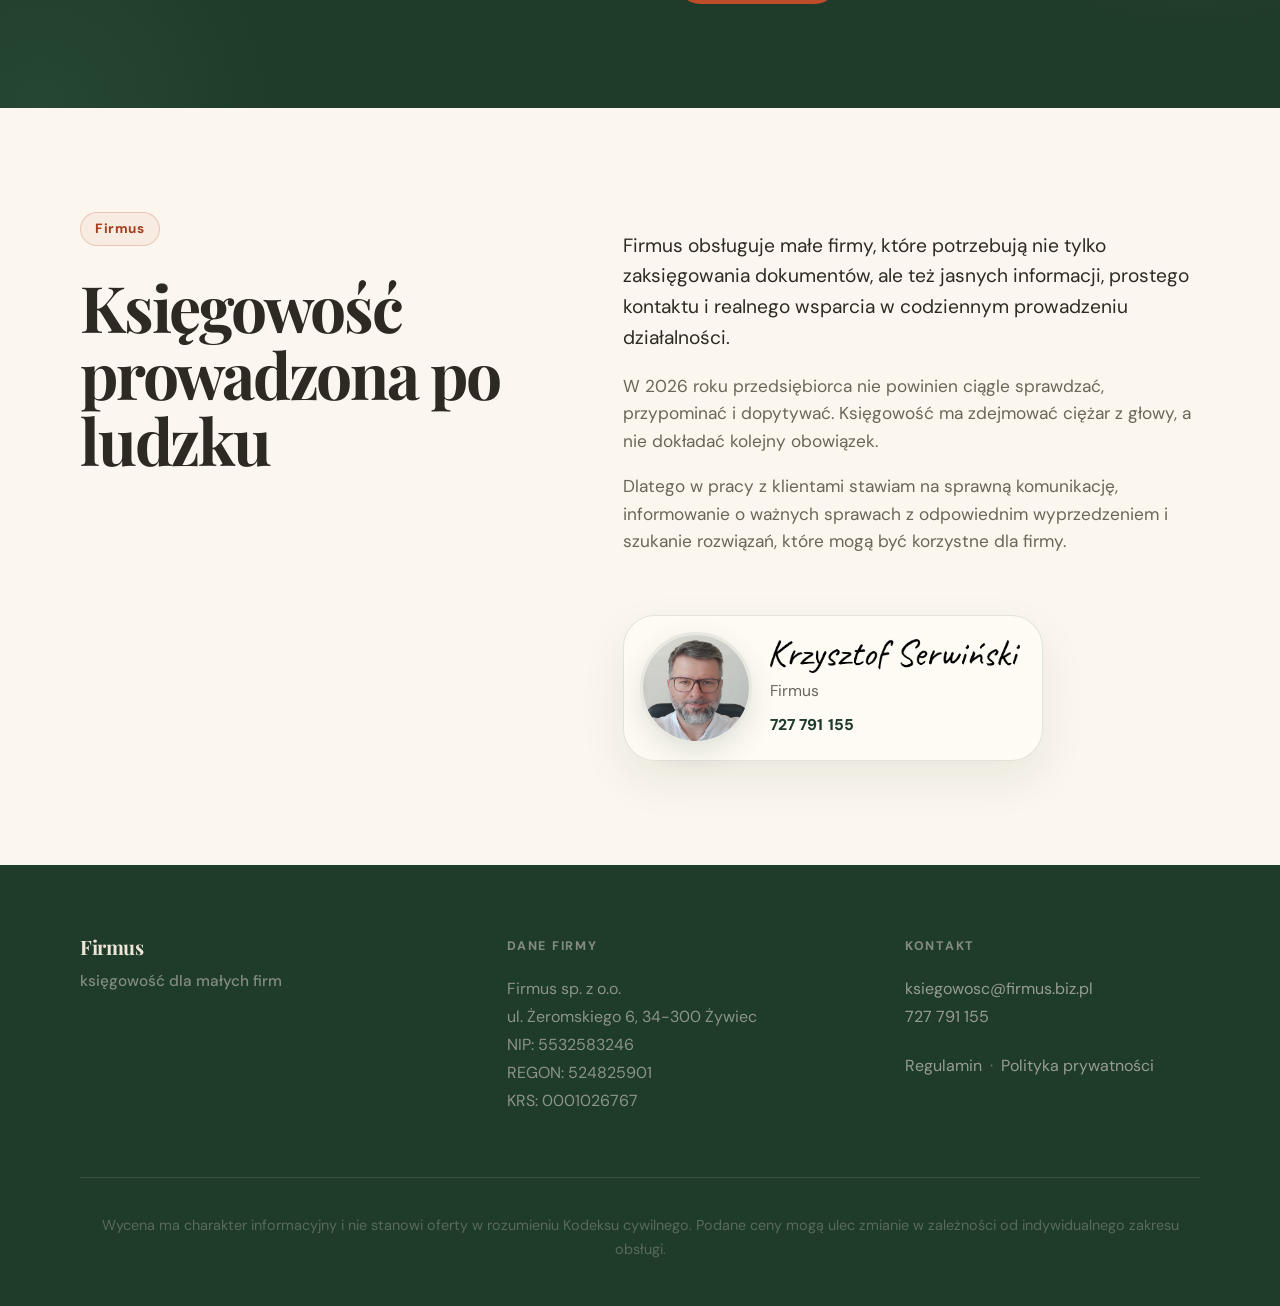
==== commit effdd3dc: "Update Firmus pricing and contract section" ====
--- a/index.html
+++ b/index.html
@@ -23,7 +23,7 @@
   <link href="https://fonts.googleapis.com/css2?family=DM+Sans:opsz,wght@9..40,300;9..40,400;9..40,500;9..40,600;9..40,700&family=Playfair+Display:ital,wght@0,700;0,900;1,400&display=swap" rel="stylesheet" />
 
   <link rel="icon" href="/assets/favicon.svg" type="image/svg+xml" />
-  <link rel="stylesheet" href="/styles.css?v=1781700217" />
+  <link rel="stylesheet" href="/styles.css?v=1782902637" />
 </head>
 <body>
   <a class="skip-link" href="#main">Przejdź do treści</a>
@@ -167,7 +167,7 @@
           <div class="offer-flow__price-row">
             <div class="price-box">
               <span>Miesięczny koszt obsługi:</span>
-              <strong id="priceValue">120 zł brutto</strong>
+              <strong id="priceValue">120 <span class="price-currency">zł brutto</span></strong>
                   <div class="price-handnote" aria-hidden="true">
                     <svg viewBox="0 0 170 70" focusable="false">
                       <path d="M158 12 C122 50 82 54 44 34" />
@@ -180,13 +180,13 @@
             </div>
 
             <div class="offer-flow__price-note">
-              <strong id="priceAssurance">W tej cenie:<br /><span>– rozliczenie miesiąca bez dopłaty za VAT / JPK</span><br /><span>– deklaracje ZUS właściciela JDG</span><br /><span>– wygodna aplikacja do fakturowania z KSeF</span></strong>
+              <strong id="priceAssurance">W tej cenie:<br /><span>– podatkowe rozliczenie miesiąca</span><br /><span>– deklaracje ZUS właściciela JDG</span><br /><span>– wygodna aplikacja do fakturowania z KSeF</span></strong>
             </div>
           </div>
 
           <div class="offer-flow__body">
             <div class="calculator quote-panel" aria-label="Kalkulator ceny">
-              <h3 class="calc-section-title">Wybierz zakres i wyceń obsługę</h3>
+              <h3 class="calc-section-title">Wybierz podstawowy zakres obsługi</h3>
 
               <div class="calc-grid">
                 <fieldset class="calc-field">
@@ -200,30 +200,29 @@
                 </fieldset>
 
                 <fieldset class="calc-field">
-                  <legend>Pracownicy / umowy</legend>
-                  <label><input type="radio" name="staff" value="0" checked /> brak</label>
-                  <label><input type="radio" name="staff" value="1" /> 1–2 osoby</label>
-                  <label><input type="radio" name="staff" value="2" /> 3–5 osób</label>
-                  <label><input type="radio" name="staff" value="3" /> więcej niż 5 osób</label>
+                  <legend>VAT</legend>
+                  <label><input type="radio" name="vat" value="0" checked /> bez VAT</label>
+                  <label><input type="radio" name="vat" value="1" /> VAT</label>
                 </fieldset>
+
               </div>
             </div>
 
             <div class="contract-panel" id="umowa">
               <div class="contract-panel__copy">
-                <p class="eyebrow contract-text-pill">Tekst umowy</p>
+                <p class="eyebrow contract-text-pill">Umowa i warunki</p>
 
                 <div class="contract-note" aria-hidden="true">
-                  <span>umowa bez niespodzianek</span>
                   <svg viewBox="0 0 180 72" focusable="false">
-                    <path d="M8 18 C56 2 112 18 160 52" />
-                    <path d="M160 52 L139 50" />
-                    <path d="M160 52 L151 32" />
+                    <path d="M172 20 C124 2 68 18 20 52" />
+                    <path d="M20 52 L41 50" />
+                    <path d="M20 52 L29 32" />
                   </svg>
+                  <span>bez niespodzianek</span>
                 </div>
 
-                <h3>Sprawdź treść umowy.</h3>
-                <p>To do niczego Cię nie zobowiązuje. Możesz spokojnie sprawdzić treść umowy. Nie ma w niej ukrytych dopłat ani niezrozumiałych zapisów drobnym druczkiem.</p>
+                <h3>Sprawdź treść umowy</h3>
+                <p>Wyślę Ci treść umowy na email. To do niczego Cię nie zobowiązuje. Możesz spokojnie sprawdzić zakres obsługi i warunki współpracy.</p>
               </div>
 
               <form class="lead-form" netlify
@@ -235,6 +234,7 @@
               >
                 <input type="hidden" name="form-name" value="firmus-umowa" />
                 <input type="hidden" name="wybrana_liczba_dokumentow" id="hiddenDocs" />
+                <input type="hidden" name="wybrany_vat" id="hiddenVat" />
                 <input type="hidden" name="wybrani_pracownicy_umowy" id="hiddenStaff" />
                 <input type="hidden" name="wyliczona_cena" id="hiddenPrice" />
 
@@ -261,7 +261,7 @@
                   </span>
                 </label>
 
-                <button class="btn btn-primary form-button" type="submit">Chcę poznać umowę</button>
+                <button class="btn btn-primary form-button" type="submit">Chcę zobaczyć umowę</button>
               </form>
             </div>
           </div>
@@ -404,7 +404,7 @@
     <a href="tel:+48727791155">Zadzwoń</a>
   </div>
 
-  <script src="/script.js?v=1781700217" defer></script>
+  <script src="/script.js?v=1782902509" defer></script>
 
   <!-- Netlify form detection fallback -->
   <form name="firmus-umowa" method="POST" data-netlify="true" netlify-honeypot="bot-field" hidden>
@@ -413,6 +413,7 @@
     <input type="email" name="email" />
     <input type="text" name="nip" />
     <input type="text" name="wybrana_liczba_dokumentow" />
+    <input type="text" name="wybrany_vat" />
     <input type="text" name="wybrani_pracownicy_umowy" />
     <input type="text" name="wyliczona_cena" />
     <input type="checkbox" name="zgoda_umowa_kontakt" value="tak" />
--- a/styles.css
+++ b/styles.css
@@ -4411,3 +4411,86 @@
   display: none !important;
 }
 /* PRICE HANDNOTE VISIBILITY — END */
+
+/* CONTRACT CONSENT NO LINE — START */
+#umowa .contract-consent {
+  margin-top: 38px !important;
+  padding-top: 0 !important;
+  border-top: 0 !important;
+}
+/* CONTRACT CONSENT NO LINE — END */
+
+/* CONTRACT CONSENT LINE FINAL FIX — START */
+.pricing.offer-flow #umowa .lead-form .contract-consent,
+.offer-flow #umowa .lead-form .contract-consent,
+#umowa .lead-form .contract-consent {
+  margin-top: 34px !important;
+  padding-top: 0 !important;
+  border-top: none !important;
+  box-shadow: none !important;
+}
+/* CONTRACT CONSENT LINE FINAL FIX — END */
+
+/* UMOWA ALL SEPARATORS REMOVE — START */
+#umowa .contract-panel__copy,
+.offer-flow #umowa .contract-panel__copy,
+.pricing.offer-flow #umowa .contract-panel__copy {
+  border-bottom: 0 !important;
+}
+
+#umowa .lead-form .form-grid,
+#umowa .lead-form .contract-consent {
+  border-top: 0 !important;
+  border-bottom: 0 !important;
+  box-shadow: none !important;
+}
+/* UMOWA ALL SEPARATORS REMOVE — END */
+
+/* CALC TITLE PLAIN + PRICE NOTE COLOR — START */
+#cena .calc-section-title {
+  display: block !important;
+  width: auto !important;
+  margin: 0 0 28px !important;
+  padding: 0 !important;
+  border: 0 !important;
+  border-radius: 0 !important;
+  background: transparent !important;
+  color: #2b2925 !important;
+  font-size: clamp(1.18rem, 1.65vw, 1.42rem) !important;
+  line-height: 1.2 !important;
+  font-weight: 850 !important;
+}
+
+#cena .price-handnote {
+  color: #cf4f2b !important;
+}
+
+#cena .price-handnote span,
+#cena .price-handnote svg,
+#cena .price-handnote path {
+  color: currentColor !important;
+  stroke: currentColor !important;
+}
+/* CALC TITLE PLAIN + PRICE NOTE COLOR — END */
+
+/* PRICE HANDNOTE TYPOGRAPHY MATCH CONTRACT NOTE — START */
+#cena .price-handnote span {
+  font-family: "Playfair Display", serif !important;
+  font-style: italic !important;
+  font-weight: 900 !important;
+  font-size: clamp(1.05rem, 1.7vw, 1.32rem) !important;
+  line-height: 1.1 !important;
+  letter-spacing: 0.01em !important;
+}
+/* PRICE HANDNOTE TYPOGRAPHY MATCH CONTRACT NOTE — END */
+
+/* PRICE CURRENCY SIZE — START */
+#priceValue .price-currency {
+  display: inline-block !important;
+  color: inherit !important;
+  font-size: 0.78em !important;
+  line-height: 1 !important;
+  letter-spacing: -0.025em !important;
+  vertical-align: baseline !important;
+}
+/* PRICE CURRENCY SIZE — END */
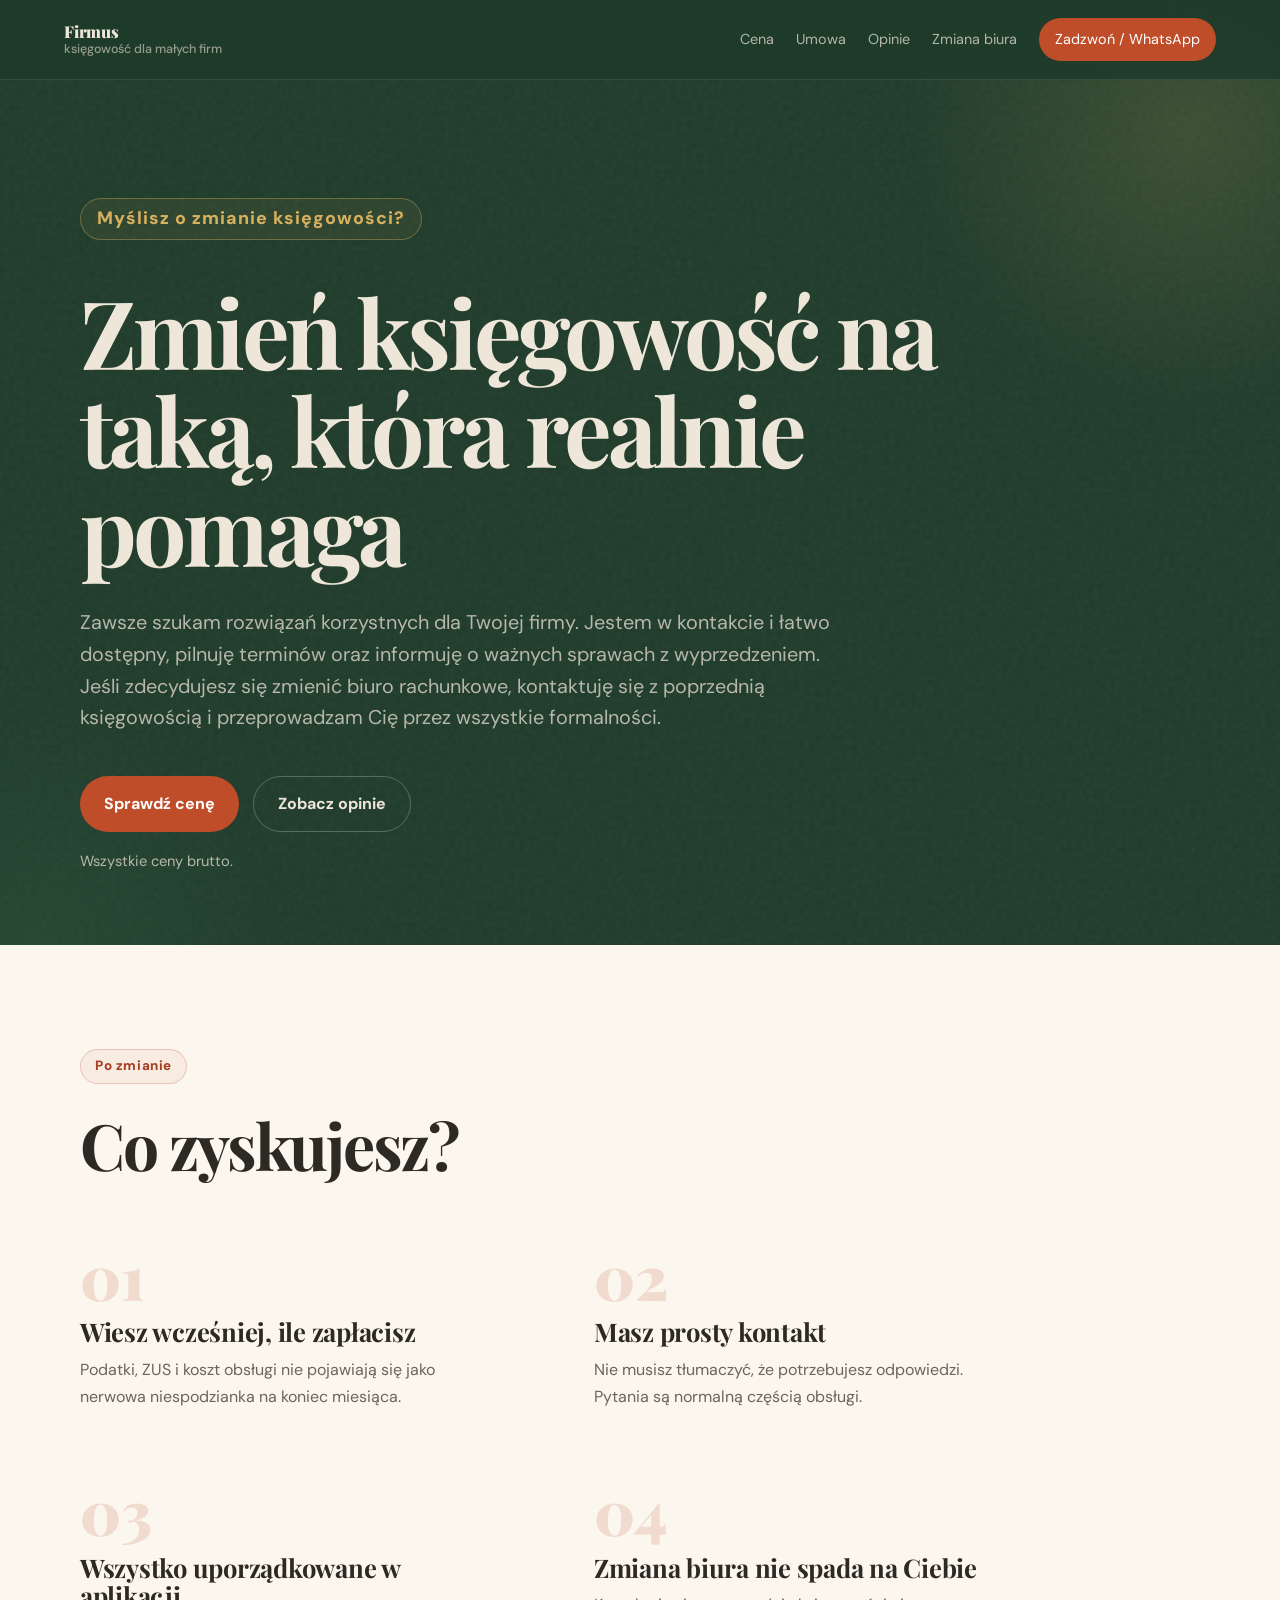
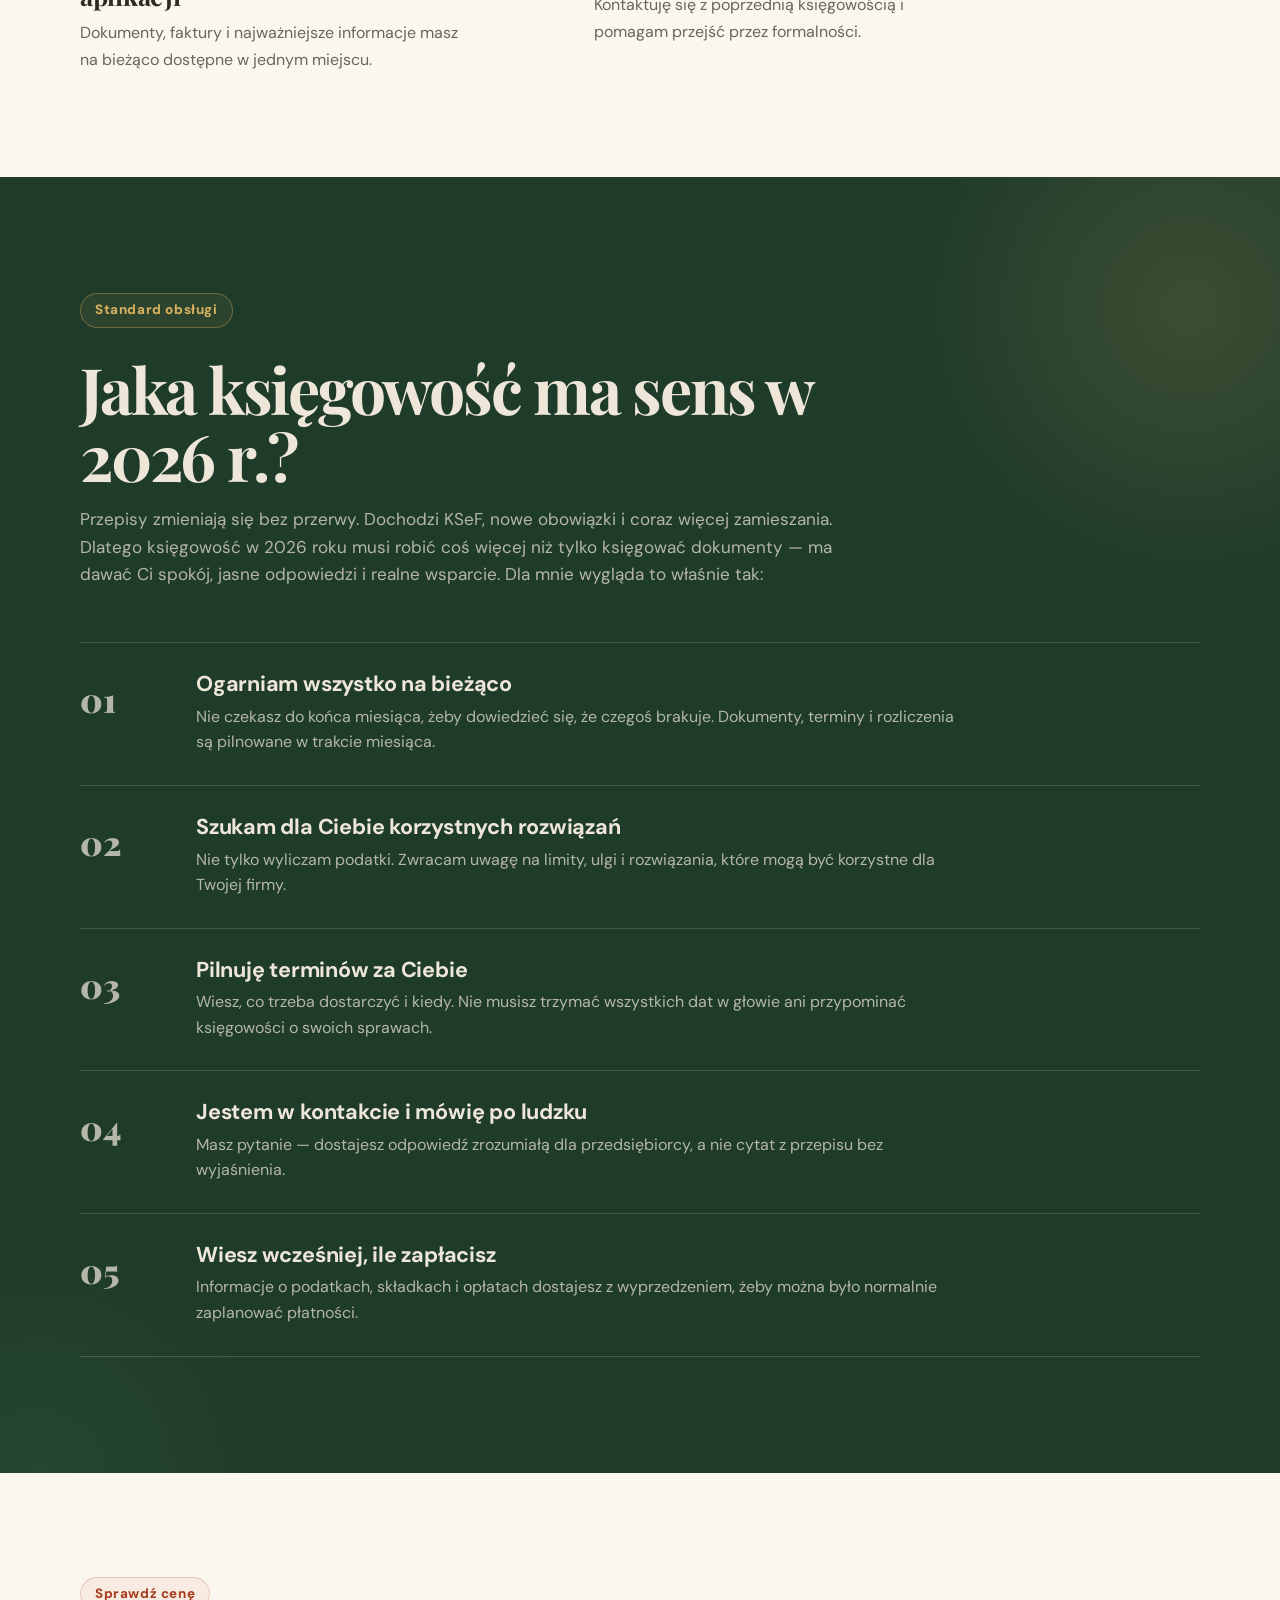
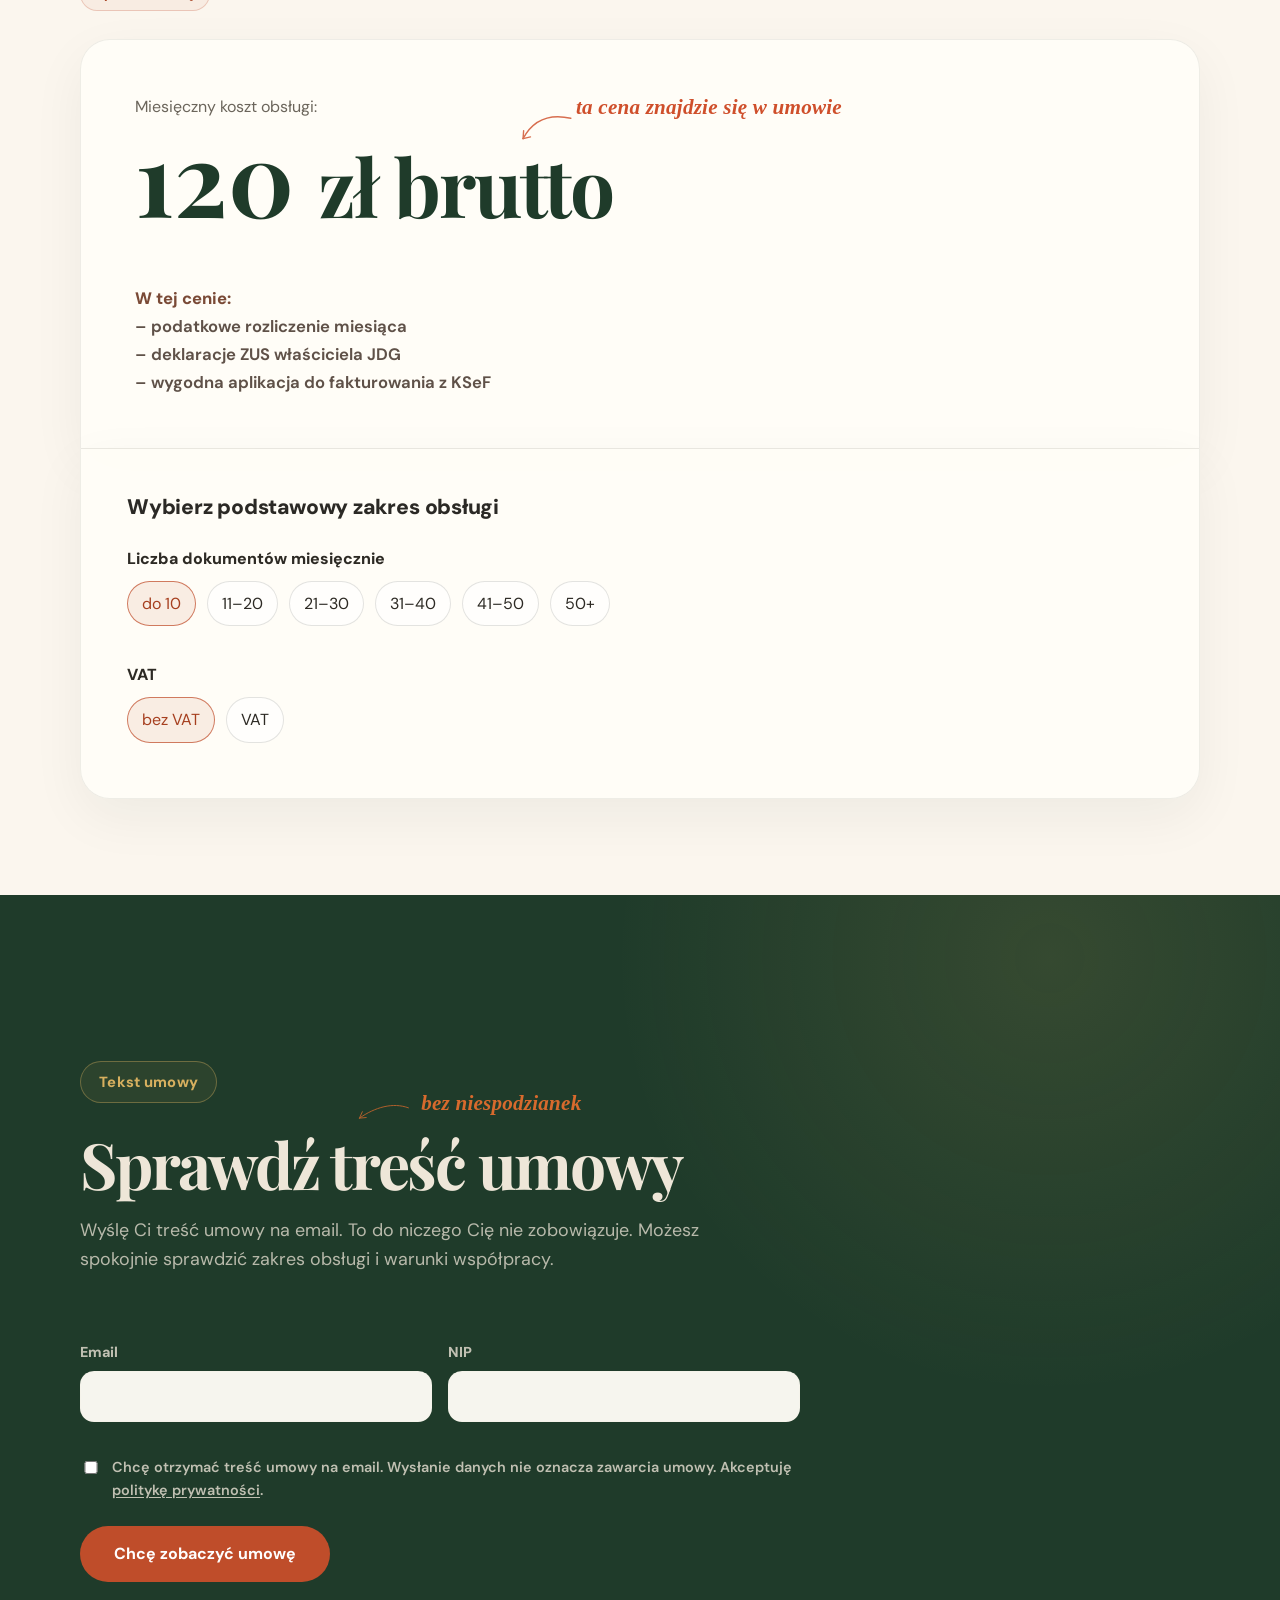
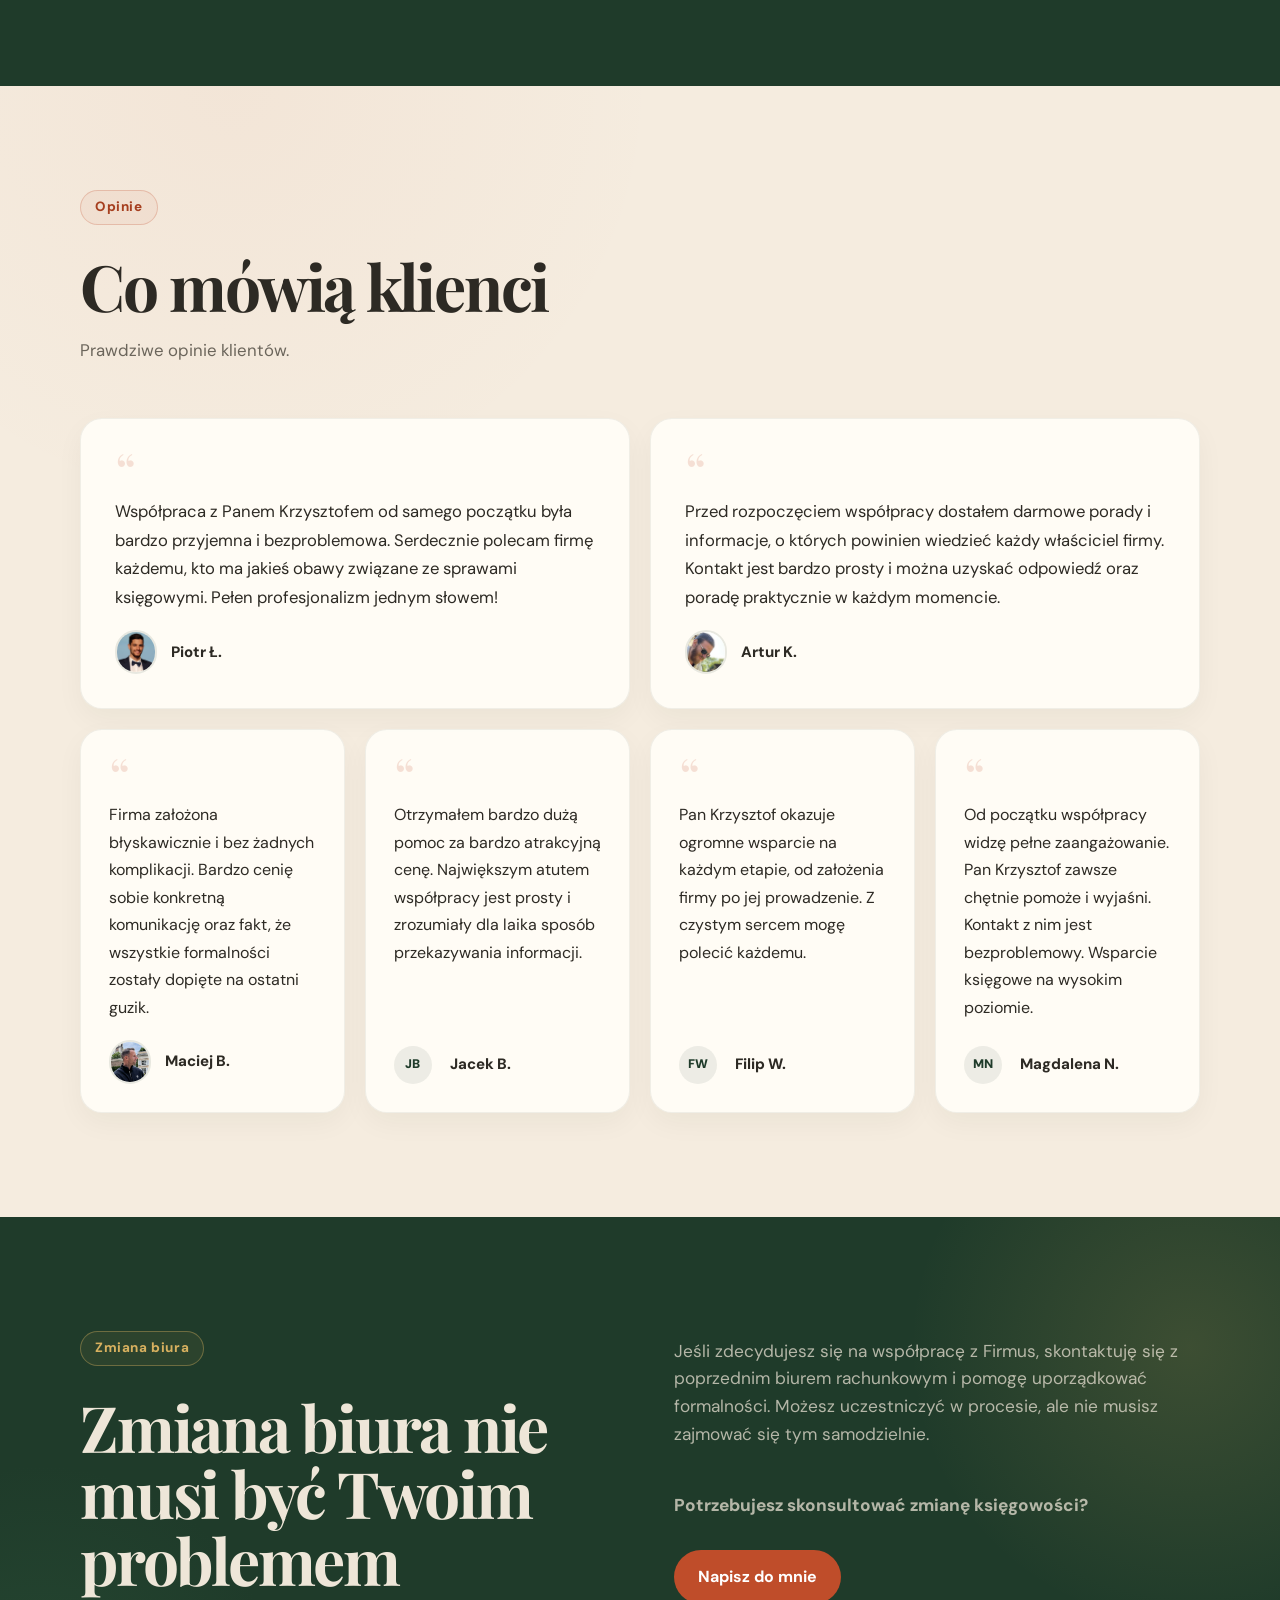
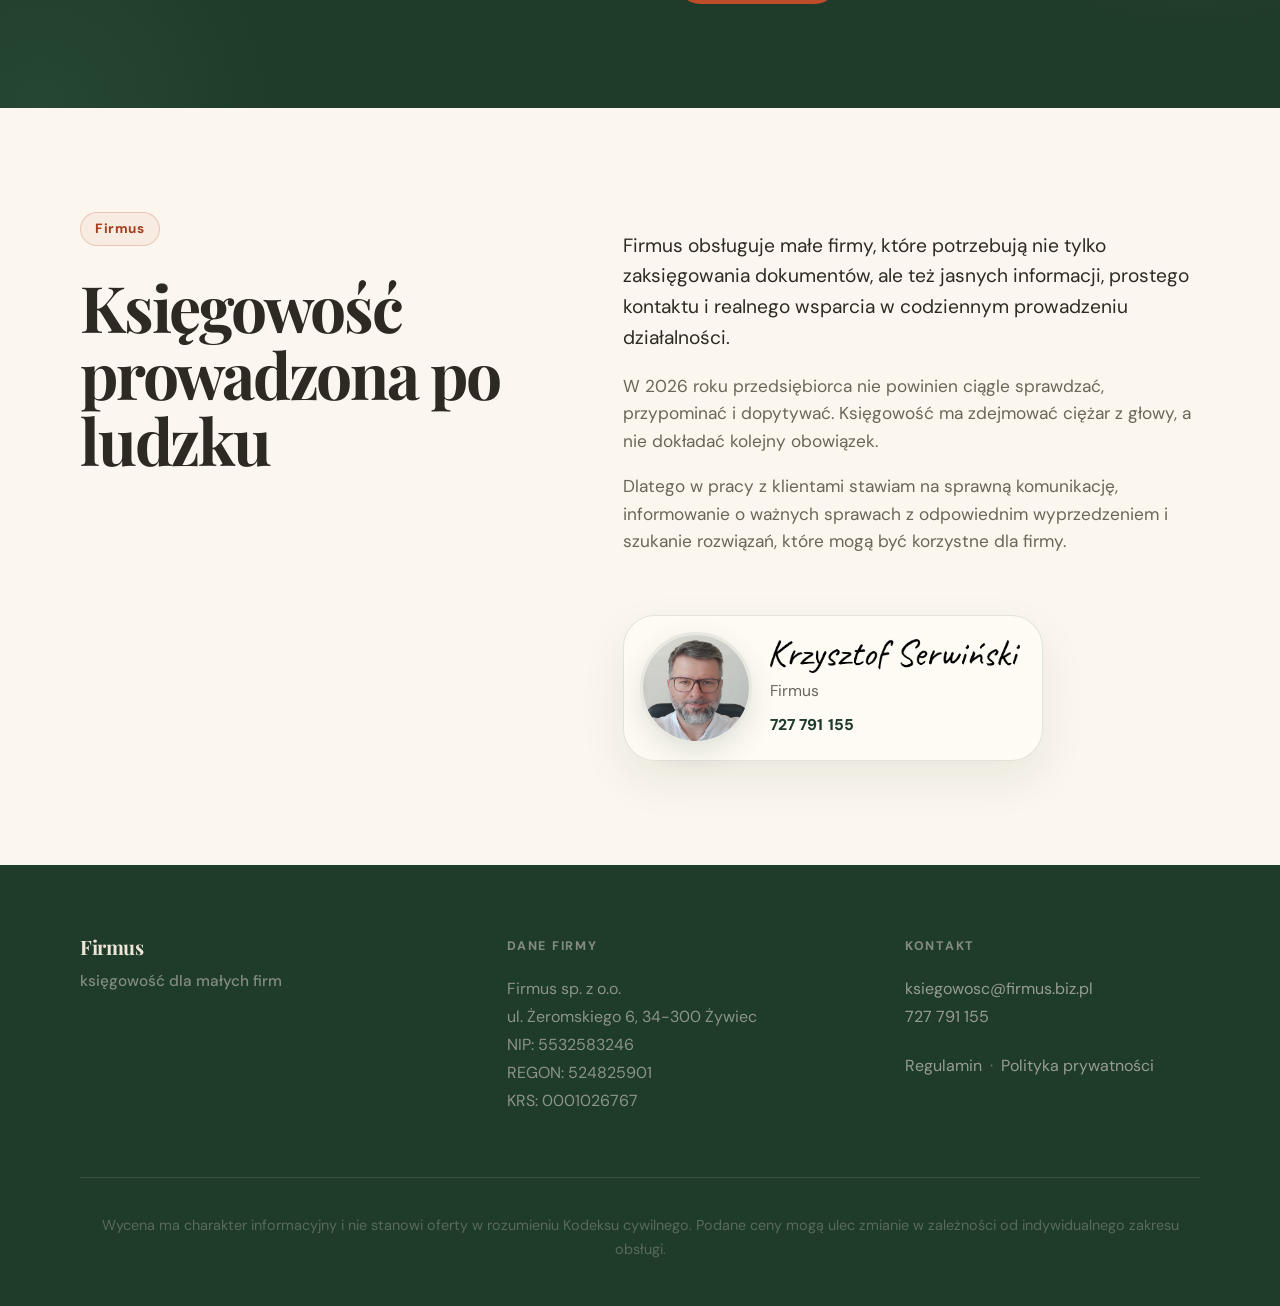
==== commit 2bdb882b: "Update Firmus offer hero note" ====
--- a/index.html
+++ b/index.html
@@ -58,7 +58,7 @@
             <a class="btn btn-ghost" href="#opinie">Zobacz opinie</a>
           </div>
 
-          <p class="hero__note">Wszystkie ceny brutto. Jasne warunki współpracy widoczne od razu na stronie.</p>
+          <p class="hero__note">Wszystkie ceny brutto.</p>
         </div>
       </div>
     </section>
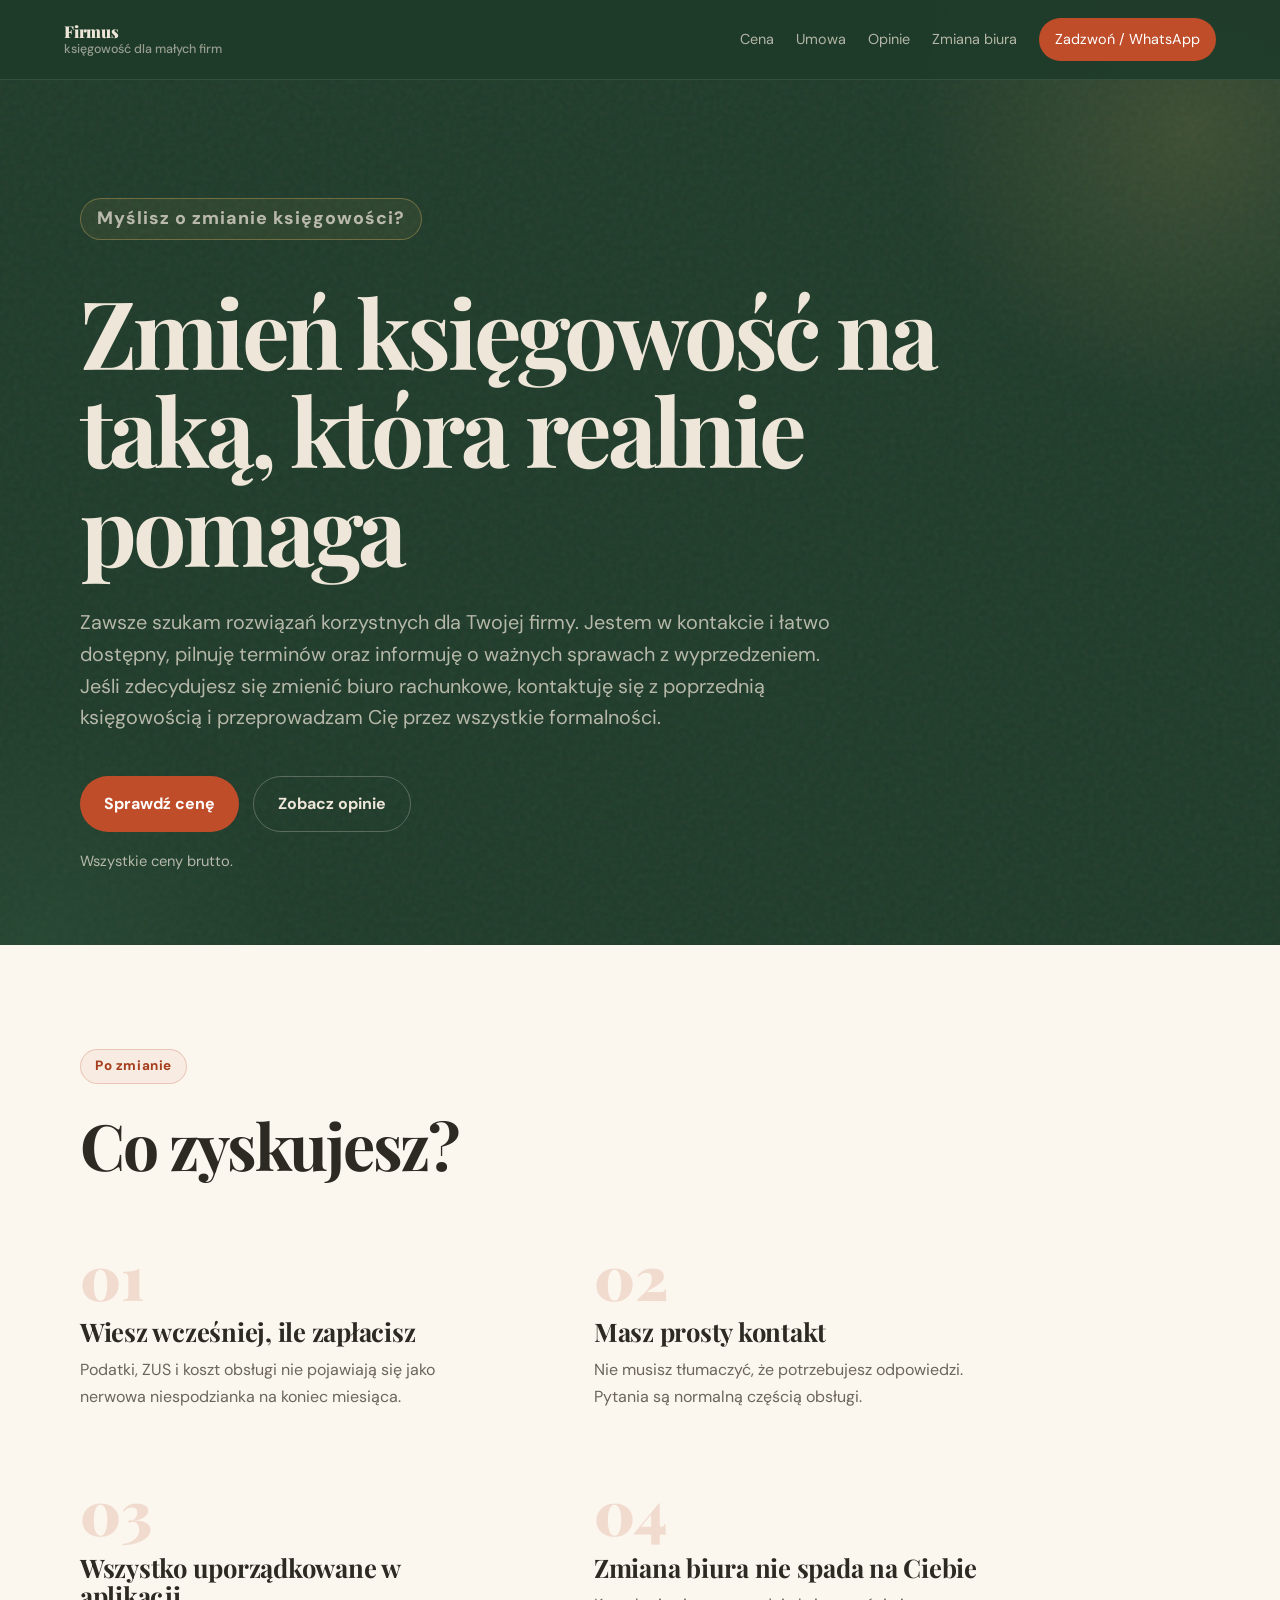
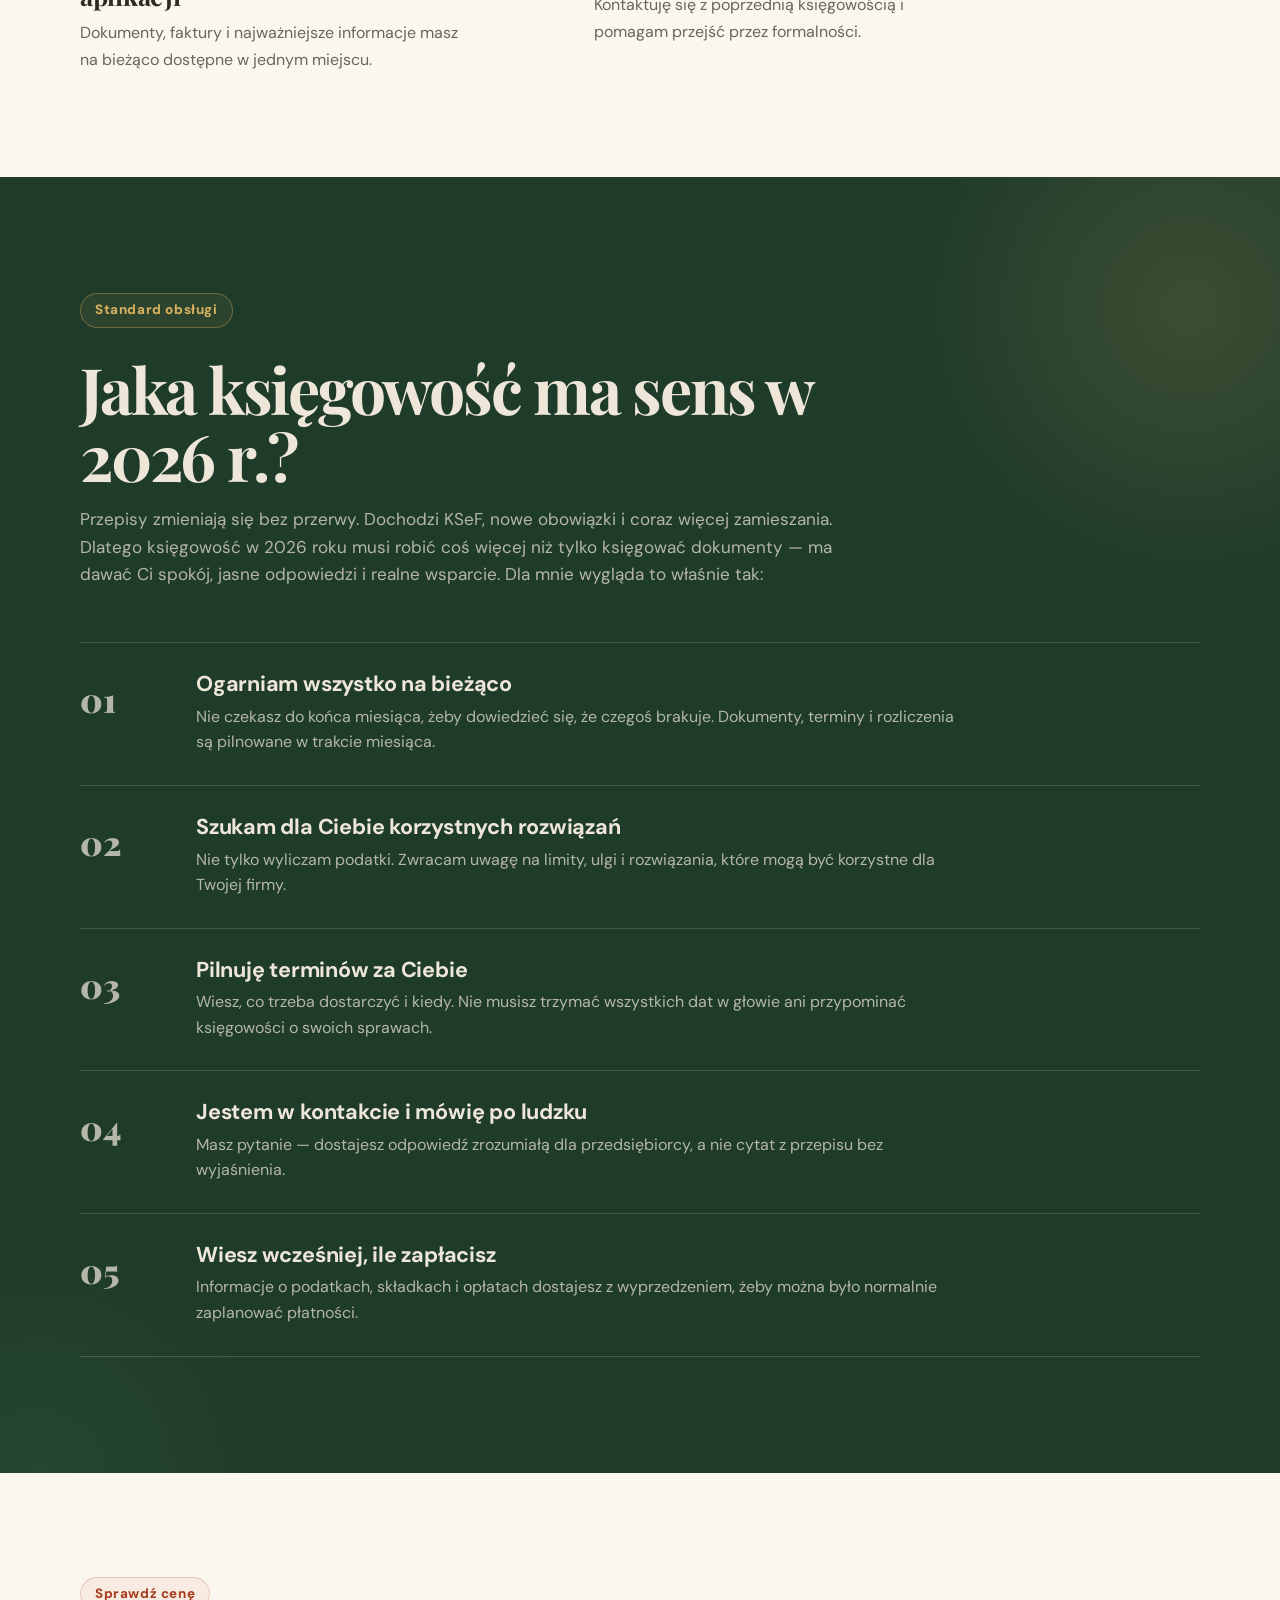
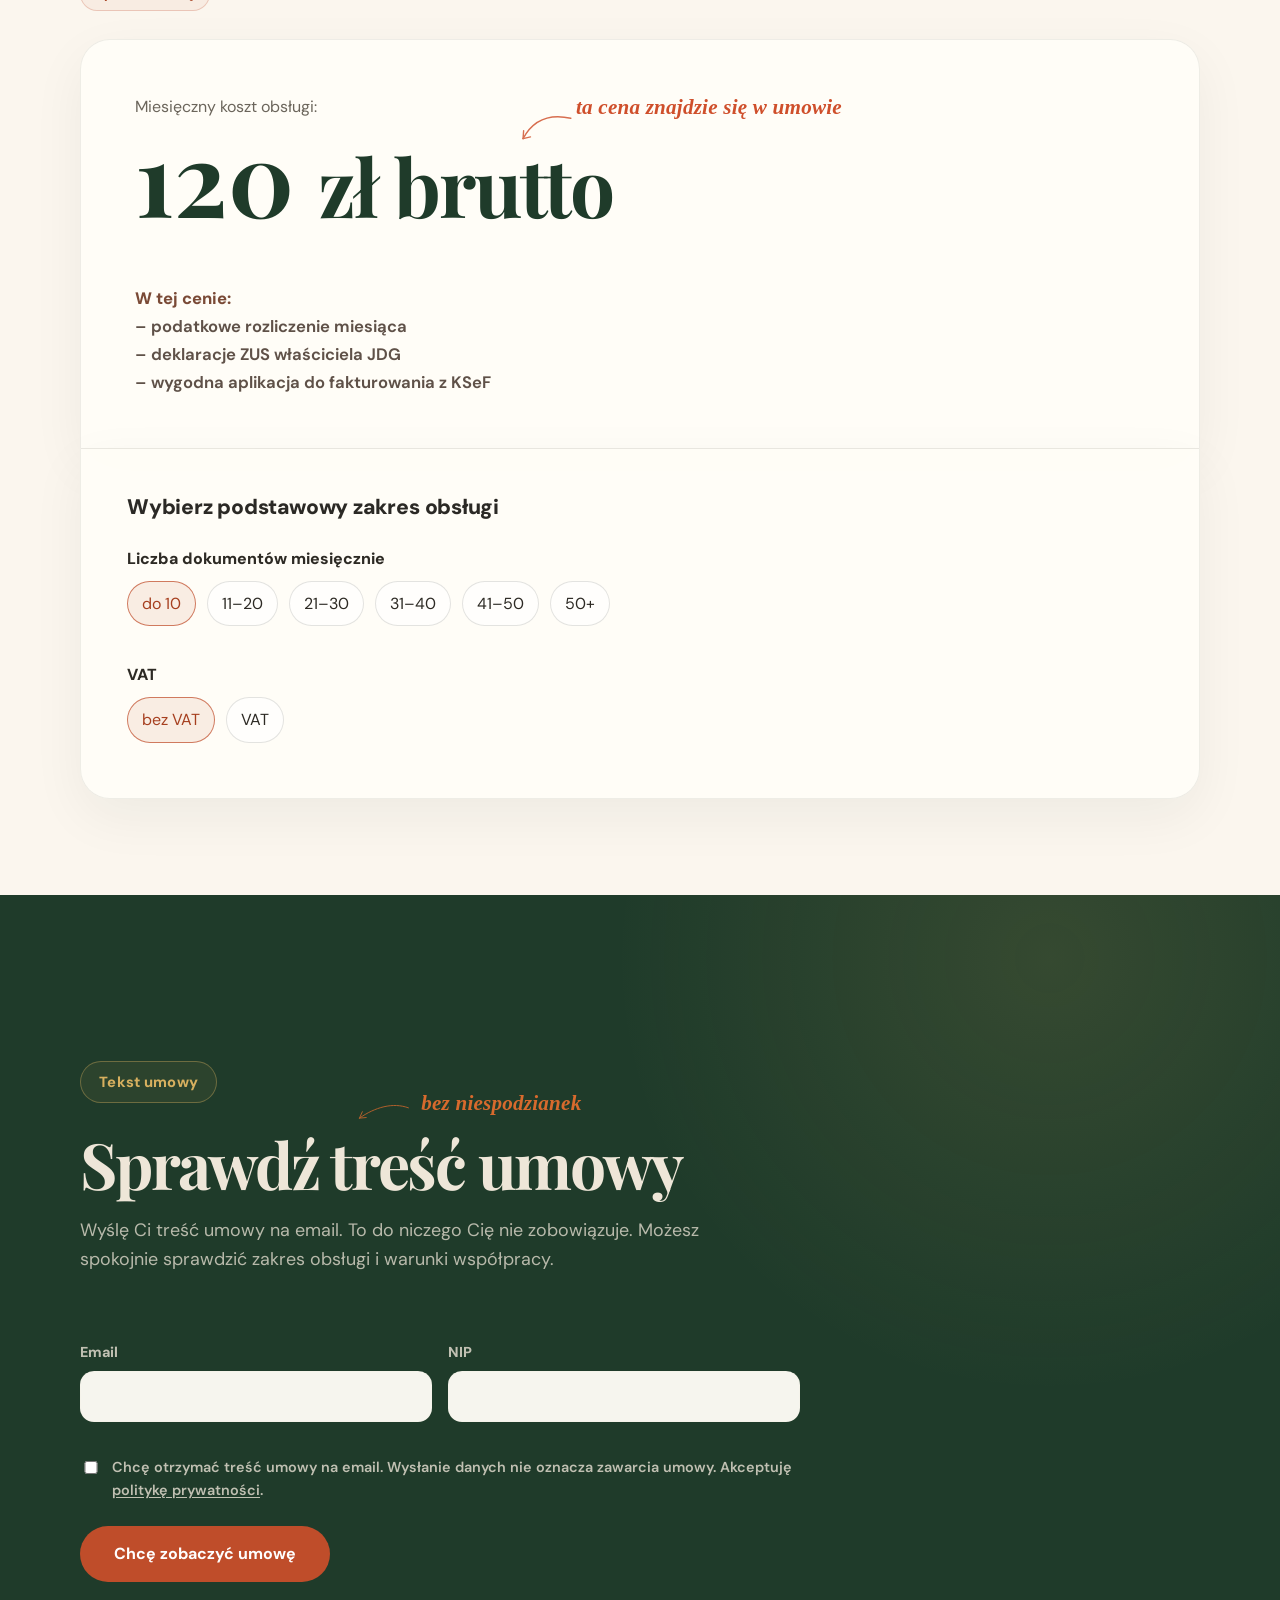
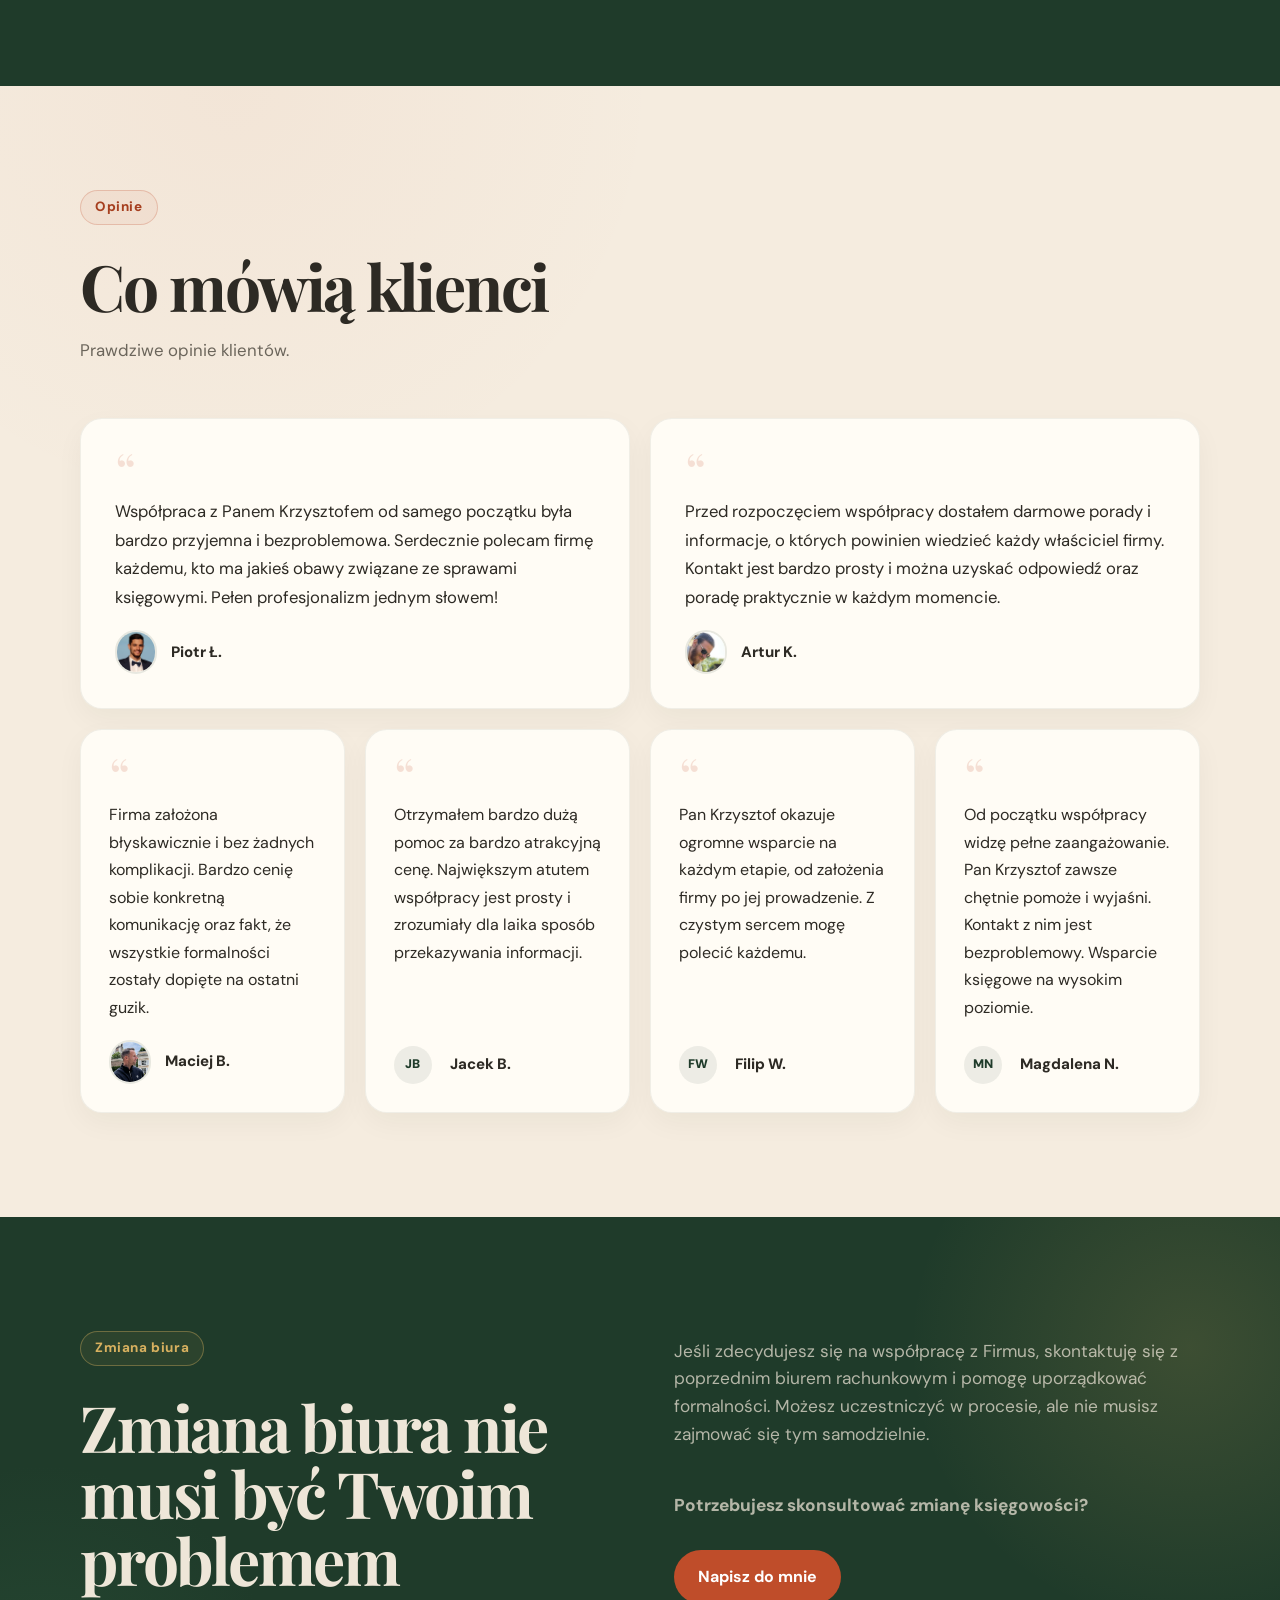
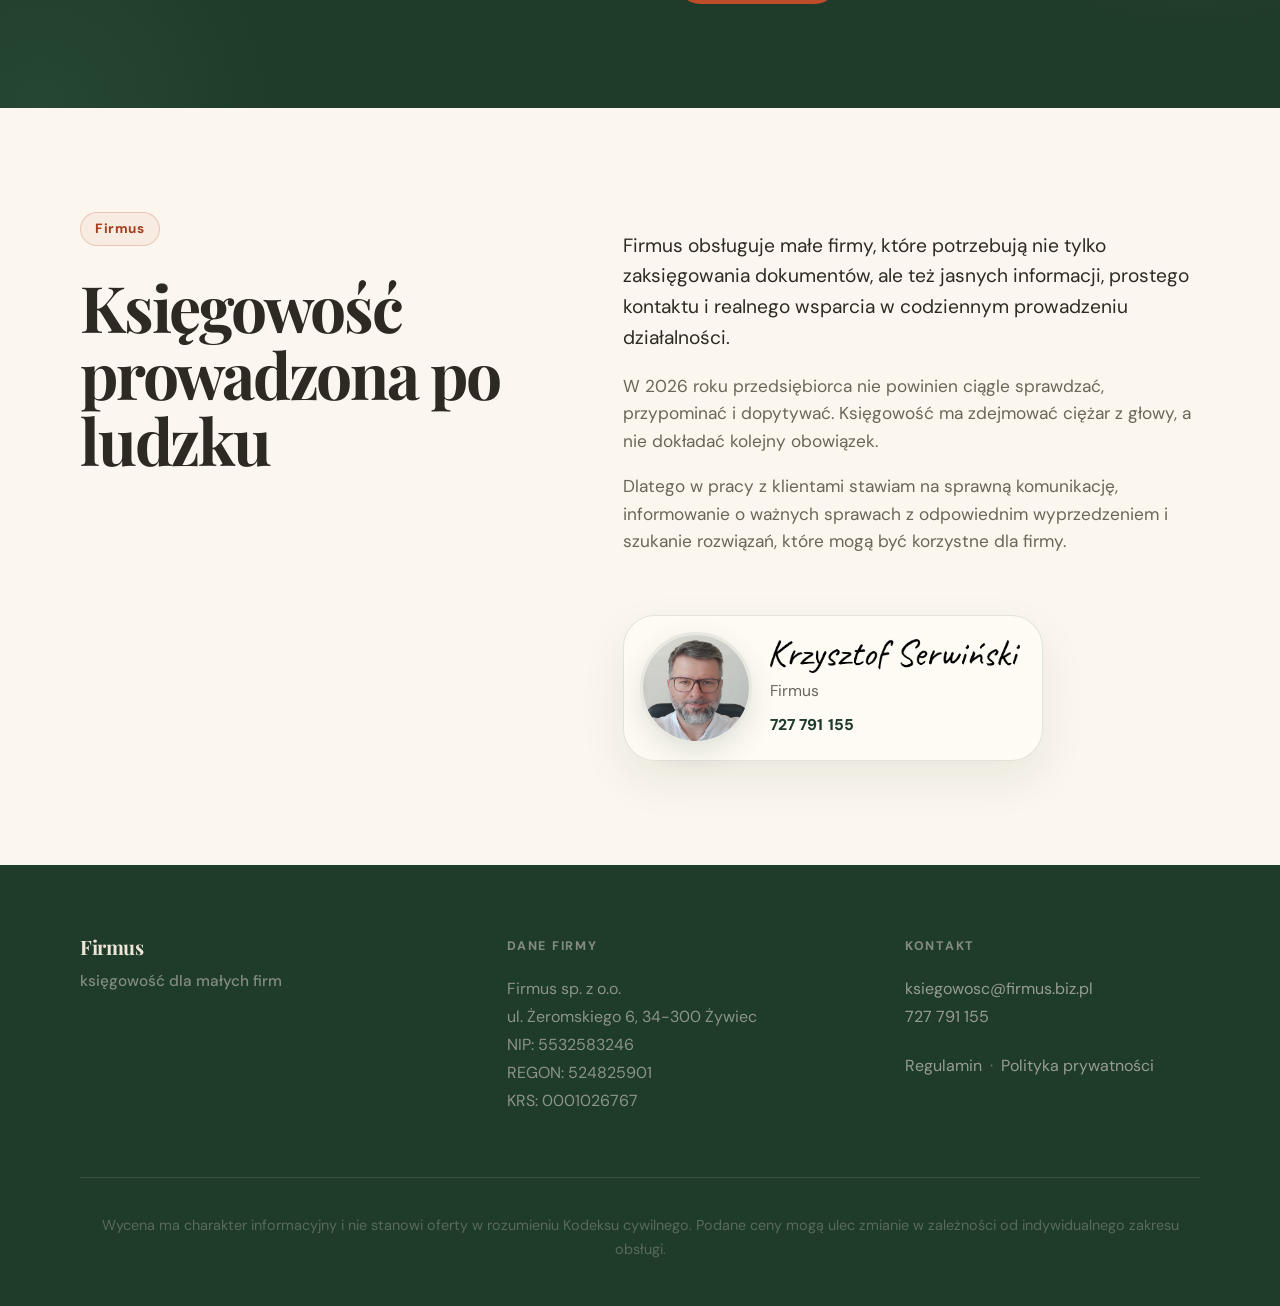
==== commit 42f18833: "Update Firmus landing hero and mobile layout" ====
--- a/index.html
+++ b/index.html
@@ -23,7 +23,7 @@
   <link href="https://fonts.googleapis.com/css2?family=DM+Sans:opsz,wght@9..40,300;9..40,400;9..40,500;9..40,600;9..40,700&family=Playfair+Display:ital,wght@0,700;0,900;1,400&display=swap" rel="stylesheet" />
 
   <link rel="icon" href="/assets/favicon.svg" type="image/svg+xml" />
-  <link rel="stylesheet" href="/styles.css?v=1782902637" />
+  <link rel="stylesheet" href="/styles.css?v=1783682344" />
 </head>
 <body>
   <a class="skip-link" href="#main">Przejdź do treści</a>
@@ -45,7 +45,10 @@
 
       <div class="container hero__layout">
         <div class="hero__content reveal">
-          <p class="eyebrow hero__eyebrow" id="offerEyebrow">Oferta po rozmowie telefonicznej</p>
+          <p class="eyebrow hero__eyebrow hero__personalization" id="offerEyebrow">
+            <span class="hero__personalization-label" id="offerEyebrowLabel">Oferta po rozmowie telefonicznej</span>
+            <strong class="hero__company-name" id="offerCompanyName" hidden></strong>
+          </p>
 
           <h1 id="heroTitle">Zmień księgowość na taką, która realnie pomaga</h1>
 
@@ -58,7 +61,7 @@
             <a class="btn btn-ghost" href="#opinie">Zobacz opinie</a>
           </div>
 
-          <p class="hero__note">Wszystkie ceny brutto.</p>
+          <p class="hero__note" id="heroNote">Wszystkie ceny brutto.</p>
         </div>
       </div>
     </section>
@@ -404,7 +407,7 @@
     <a href="tel:+48727791155">Zadzwoń</a>
   </div>
 
-  <script src="/script.js?v=1782902509" defer></script>
+  <script src="/script.js?v=1783679738" defer></script>
 
   <!-- Netlify form detection fallback -->
   <form name="firmus-umowa" method="POST" data-netlify="true" netlify-honeypot="bot-field" hidden>
--- a/styles.css
+++ b/styles.css
@@ -4494,3 +4494,265 @@
   vertical-align: baseline !important;
 }
 /* PRICE CURRENCY SIZE — END */
+
+/* PERSONALIZED HERO IDENTITY — START */
+body.is-personalized-site .hero__personalization {
+  display: block !important;
+  width: min(100%, 760px) !important;
+  margin: 0 0 34px !important;
+  padding: 0 !important;
+  border: 0 !important;
+  border-radius: 0 !important;
+  background: transparent !important;
+  color: inherit !important;
+  letter-spacing: normal !important;
+  text-transform: none !important;
+}
+
+body.is-personalized-site .hero__personalization::before {
+  display: none !important;
+}
+
+body.is-personalized-site .hero__personalization-label {
+  display: block !important;
+  margin: 0 0 7px !important;
+  color: rgba(247, 242, 233, .78) !important;
+  font-family: var(--font-sans) !important;
+  font-size: clamp(.82rem, 1vw, .96rem) !important;
+  line-height: 1.35 !important;
+  font-weight: 600 !important;
+  letter-spacing: .02em !important;
+  text-transform: none !important;
+}
+
+body.is-personalized-site .hero__company-name:not([hidden]) {
+  display: -webkit-box !important;
+  max-width: 24ch !important;
+  overflow: hidden !important;
+  -webkit-box-orient: vertical;
+  -webkit-line-clamp: 2;
+  overflow-wrap: anywhere;
+  color: var(--gold) !important;
+  font-family: var(--font-serif) !important;
+  font-size: clamp(1.65rem, 3vw, 2.75rem) !important;
+  line-height: 1.05 !important;
+  font-weight: 900 !important;
+  letter-spacing: -.025em !important;
+  text-transform: none !important;
+}
+
+body.is-personalized-site #heroTitle {
+  max-width: 17ch !important;
+  font-size: clamp(3.35rem, 6vw, 5.75rem) !important;
+  line-height: .97 !important;
+}
+
+@media (max-width: 680px) {
+  body.is-personalized-site .hero__personalization {
+    margin-bottom: 24px !important;
+  }
+
+  body.is-personalized-site .hero__company-name:not([hidden]) {
+    max-width: 100% !important;
+    font-size: clamp(1.45rem, 7.8vw, 2.2rem) !important;
+    line-height: 1.08 !important;
+  }
+
+  body.is-personalized-site #heroTitle {
+    max-width: 100% !important;
+    font-size: clamp(2.65rem, 11.5vw, 3.8rem) !important;
+    line-height: .98 !important;
+  }
+
+  body.is-personalized-site .hero__note {
+    display: block !important;
+    margin-top: 17px !important;
+    font-size: .88rem !important;
+    line-height: 1.45 !important;
+  }
+}
+/* PERSONALIZED HERO IDENTITY — END */
+
+/* PERSONALIZED HERO FIXED TITLE LINES — START */
+body.is-personalized-site #heroTitle {
+  max-width: none !important;
+  font-size: clamp(3.35rem, 6vw, 5.75rem) !important;
+  line-height: 1.03 !important;
+}
+
+body.is-personalized-site #heroTitle .hero-title-line {
+  display: block !important;
+  white-space: nowrap !important;
+  color: inherit !important;
+}
+
+body.is-personalized-site #heroTitle .hero-title-line:nth-child(3) {
+  margin-top: .13em !important;
+}
+
+@media (max-width: 680px) {
+  body.is-personalized-site #heroTitle {
+    max-width: 100% !important;
+    font-size: clamp(1.9rem, 8.7vw, 2.4rem) !important;
+    line-height: 1.05 !important;
+    letter-spacing: -.035em !important;
+  }
+}
+/* PERSONALIZED HERO FIXED TITLE LINES — END */
+
+/* PERSONALIZED HERO ASIDE AND NO LEAD — START */
+body.is-personalized-site #heroTitle .hero-title-line--aside {
+  font-weight: 400 !important;
+  font-style: italic !important;
+}
+
+body.is-personalized-site #heroLead {
+  display: none !important;
+}
+/* PERSONALIZED HERO ASIDE AND NO LEAD — END */
+
+/* PERSONALIZED HERO MOBILE RHYTHM — START */
+@media (max-width: 680px) {
+  body.is-personalized-site .hero__layout {
+    margin-top: 82px !important;
+  }
+
+  body.is-personalized-site .hero__personalization {
+    margin-bottom: 40px !important;
+  }
+
+  body.is-personalized-site .hero__personalization-label {
+    margin-bottom: 5px !important;
+    font-size: .8rem !important;
+    line-height: 1.3 !important;
+  }
+
+  body.is-personalized-site .hero__company-name:not([hidden]) {
+    font-size: clamp(1.35rem, 7vw, 1.95rem) !important;
+    line-height: 1.06 !important;
+  }
+
+  body.is-personalized-site #heroTitle {
+    font-size: clamp(1.75rem, 9vw, 2.5rem) !important;
+    line-height: 1 !important;
+  }
+
+  body.is-personalized-site #heroTitle .hero-title-line + .hero-title-line {
+    margin-top: .045em !important;
+  }
+
+  body.is-personalized-site #heroTitle .hero-title-line:nth-child(3) {
+    margin-top: .17em !important;
+  }
+
+  body.is-personalized-site .hero__actions {
+    margin-top: 75px !important;
+  }
+
+  body.is-personalized-site .hero__note {
+    margin-top: 15px !important;
+  }
+}
+/* PERSONALIZED HERO MOBILE RHYTHM — END */
+
+/* PERSONALIZED MOBILE BAR VISIBILITY — START */
+@media (max-width: 680px) {
+  body.is-personalized-site .mobile-bar {
+    transition:
+      transform .22s ease,
+      opacity .22s ease !important;
+  }
+
+  body.is-personalized-site:not(.has-mobile-scroll) .mobile-bar,
+  body.is-personalized-site.is-in-offer-flow .mobile-bar {
+    transform: translateY(115%) !important;
+    opacity: 0 !important;
+    pointer-events: none !important;
+  }
+
+  body.is-personalized-site.has-mobile-scroll:not(.is-in-offer-flow) .mobile-bar {
+    transform: translateY(0) !important;
+    opacity: 1 !important;
+    pointer-events: auto !important;
+  }
+}
+/* PERSONALIZED MOBILE BAR VISIBILITY — END */
+
+/* PERSONALIZED HERO DESKTOP RHYTHM — START */
+@media (min-width: 681px) {
+  body.is-personalized-site .hero__personalization {
+    margin-bottom: 48px !important;
+  }
+
+  body.is-personalized-site #heroTitle {
+    font-size: clamp(3.55rem, 6.35vw, 5.95rem) !important;
+    line-height: 1.07 !important;
+  }
+
+  body.is-personalized-site #heroTitle .hero-title-line:nth-child(3) {
+    margin-top: .24em !important;
+  }
+
+  body.is-personalized-site .hero__actions {
+    margin-top: 48px !important;
+  }
+}
+/* PERSONALIZED HERO DESKTOP RHYTHM — END */
+
+/* STANDARD SITE MOBILE HERO — START */
+@media (max-width: 680px) {
+  body.is-standard-site .hero {
+    padding-bottom: 72px !important;
+  }
+
+  body.is-standard-site .hero__layout {
+    margin-top: 68px !important;
+  }
+
+  body.is-standard-site .hero__eyebrow {
+    margin-bottom: 22px !important;
+  }
+
+  body.is-standard-site #heroTitle {
+    font-size: clamp(2.55rem, 13vw, 3.45rem) !important;
+    line-height: .96 !important;
+    letter-spacing: -.04em !important;
+  }
+
+  body.is-standard-site .hero__lead {
+    margin-top: 26px !important;
+    max-width: none !important;
+    font-size: .9rem !important;
+    line-height: 1.52 !important;
+  }
+
+  body.is-standard-site .hero__actions {
+    margin-top: 42px !important;
+  }
+
+  body.is-standard-site .mobile-bar {
+    transition:
+      transform .22s ease,
+      opacity .22s ease !important;
+  }
+
+  body.is-standard-site:not(.has-mobile-scroll) .mobile-bar,
+  body.is-standard-site.is-in-offer-flow .mobile-bar {
+    transform: translateY(115%) !important;
+    opacity: 0 !important;
+    pointer-events: none !important;
+  }
+
+  body.is-standard-site.has-mobile-scroll:not(.is-in-offer-flow) .mobile-bar {
+    transform: translateY(0) !important;
+    opacity: 1 !important;
+    pointer-events: auto !important;
+  }
+}
+
+@media (max-width: 390px) {
+  body.is-standard-site #heroTitle {
+    font-size: clamp(2.45rem, 12.6vw, 3rem) !important;
+  }
+}
+/* STANDARD SITE MOBILE HERO — END */
